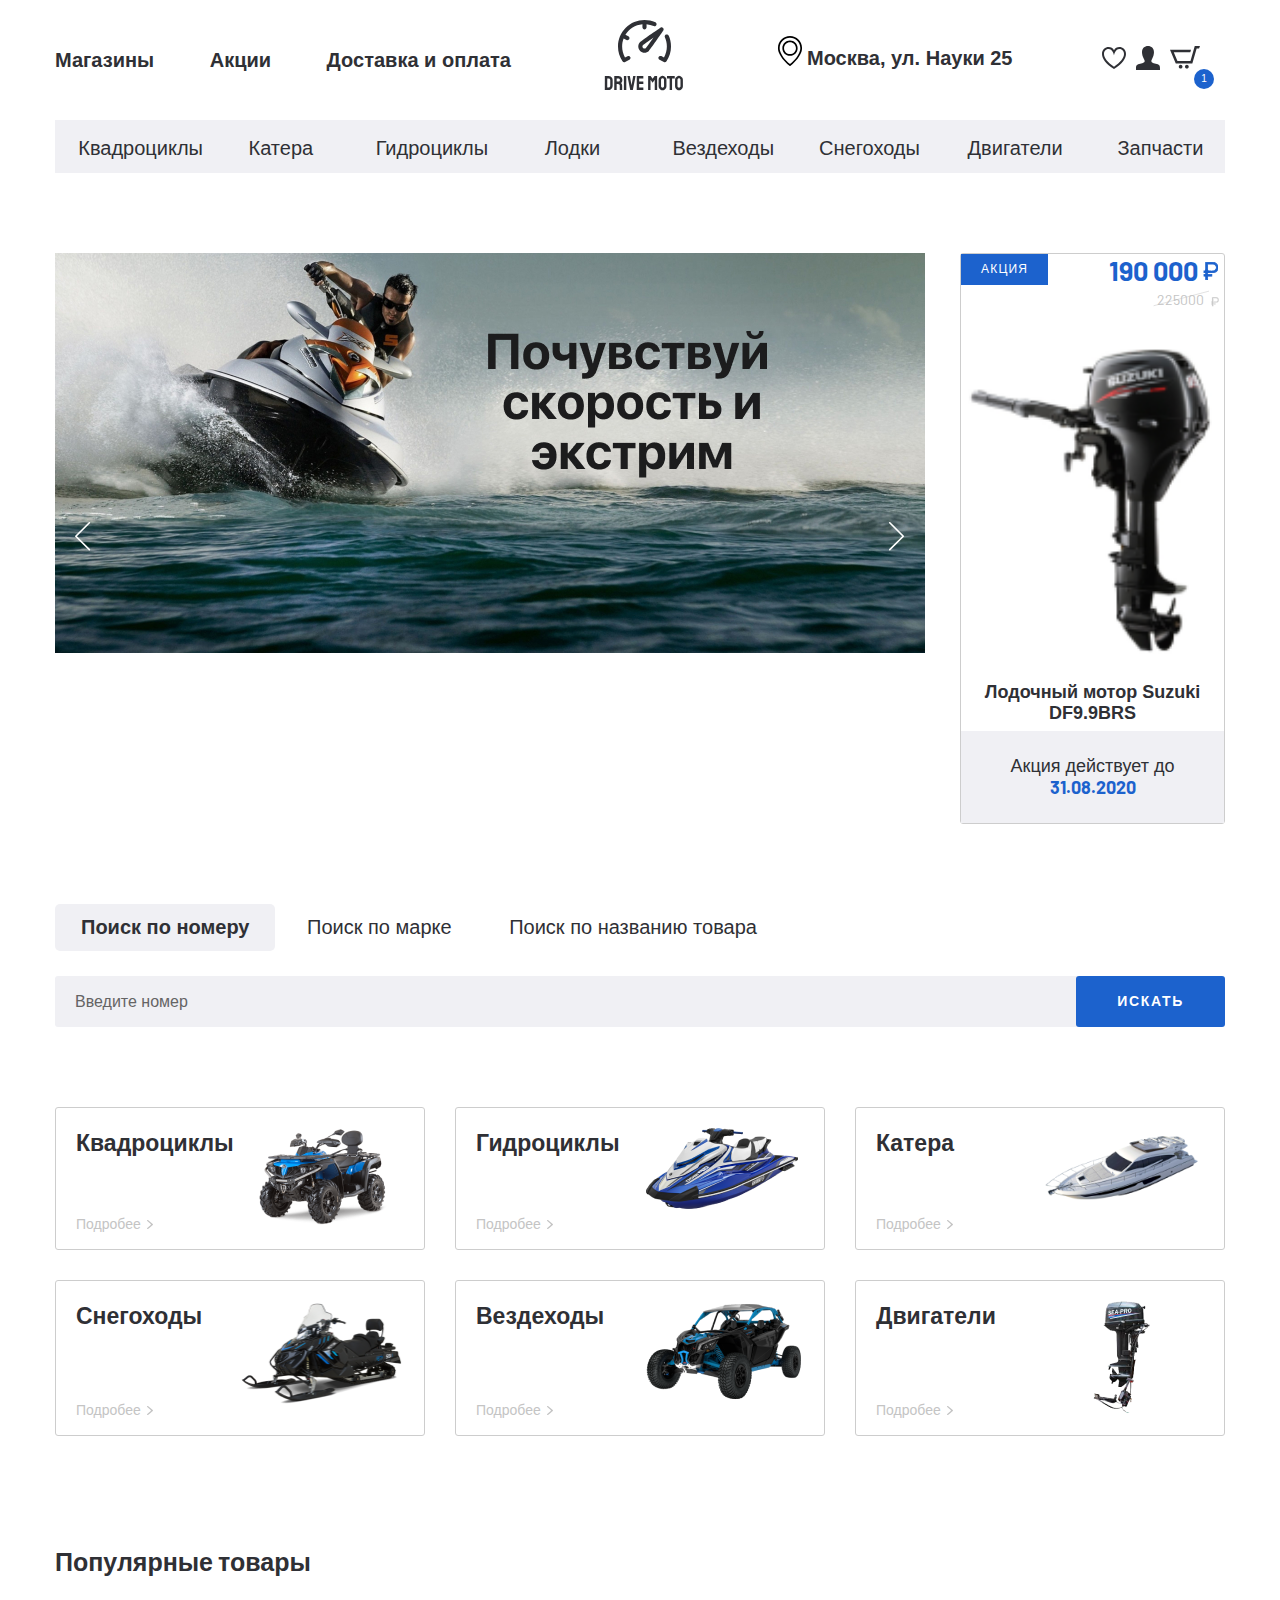
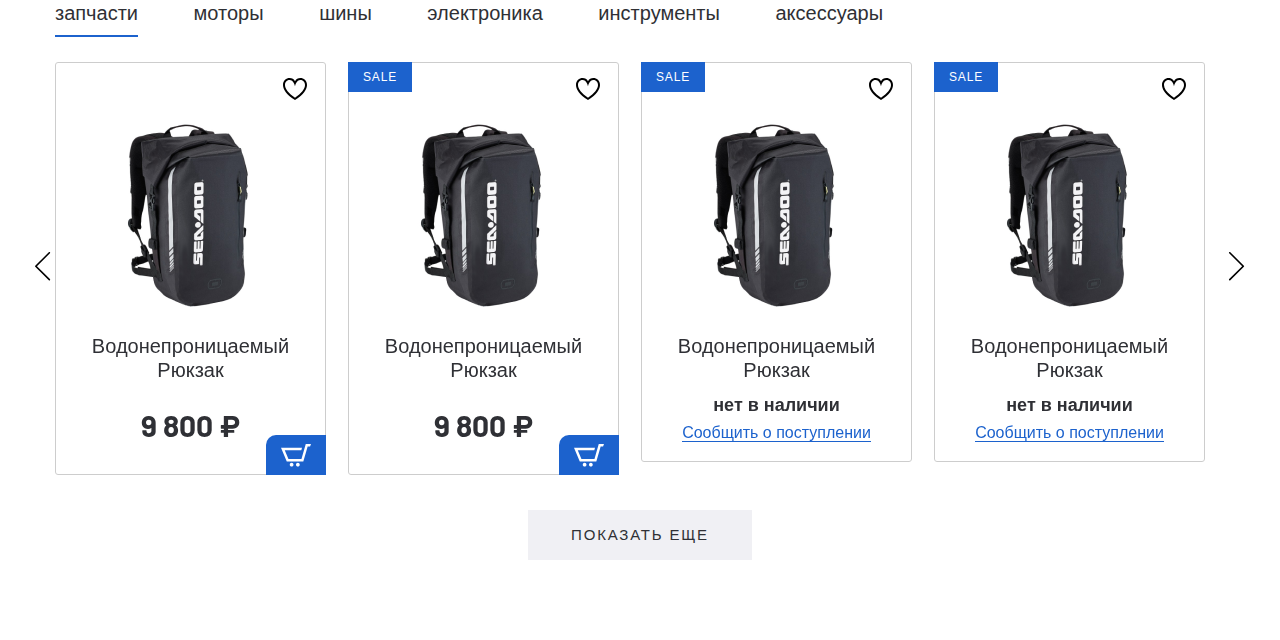
==== gidrotsikly/index.html @ febbeac7 "version1.2" ====
<!DOCTYPE html>
<html lang="ru">
<head>
  <meta charset="UTF-8">
  <meta name="viewport" content="width=device-width, initial-scale=1.0">
  <meta http-equiv="X-UA-Compatible" content="ie=edge">
  <title>Document</title>
  <link rel="stylesheet" href="css/normalize.css">
  <link rel="stylesheet" href="css/slick.css">
  <link rel="stylesheet" href="css/fonts.css">
	<link href="https://fonts.googleapis.com/css2?family=Barlow:wght@400;700&display=swap" rel="stylesheet">
  <link rel="stylesheet" href="css/style.css">
</head>
<body>
  
	<header class="header">
		<div class="header__top">
			<div class="container">
				<div class="header__top-inner">
					<nav class="menu">
						<ul class="menu__list">
							<li class="menu__item">
								<a class="menu__link" href="#">
									Магазины	
								</a>
							</li>
							<li class="menu__item">
								<a class="menu__link" href="#">
									Акции
								</a>
							</li>
							<li class="menu__item">
								<a class="menu__link" href="#">
									Доставка и оплата
								</a>
							</li>
						</ul>
					</nav>
					<a class="logo" href="#">
						<img class="logo__img" src="images/logo.svg" alt="">
					</a>
					<div class="header__box">
						<p class="header__adress">
							Москва,  ул. Науки  25
						</p>
						<ul class="user-list">
							<li class="user-list__item">
								<a class="user-list__link" href="#">
									<img src="images/heart.svg" alt="">
								</a>
							</li>
							<li class="user-list__item">
								<a class="user-list__link" href="#">
									<img src="images/user.svg" alt="">
								</a>
							</li>
							<li class="user-list__item">
								<a class="user-list__link basket" href="#">
									<img src="images/basket.svg" alt="">
									<p class="basket__num">1</p>
								</a>
							</li>
						</ul>
					</div>
				</div>
			</div>
		</div>
		<div class="header__bottom">
			<div class="container">
					<ul class="menu-categories">
						<li class="menu-categories__item">
							<a class="menu-categories__link" href="#">
								Квадроциклы
							</a>
						</li>
						<li class="menu-categories__item">
							<a class="menu-categories__link" href="#">
								Катера
							</a>
						</li>
						<li class="menu-categories__item">
							<a class="menu-categories__link" href="#">
								Гидроциклы
							</a>
						</li>
						<li class="menu-categories__item">
							<a class="menu-categories__link" href="#">
								Лодки
							</a>
						</li>
						<li class="menu-categories__item">
							<a class="menu-categories__link" href="#">
								Вездеходы
							</a>
						</li>
						<li class="menu-categories__item">
							<a class="menu-categories__link" href="#">
								Снегоходы
							</a>
						</li>
						<li class="menu-categories__item">
							<a class="menu-categories__link" href="#">
								Двигатели
							</a>
						</li>
						<li class="menu-categories__item">
							<a class="menu-categories__link" href="#">
								Запчасти
							</a>
						</li>
					</ul>
			</div>
		</div>
	</header>
	
	<section class="banner-section page-section">
		<div class="container">
			<div class="banner-section__inner">
				<div class="banner-section__slider">
					<a class="banner-section__slider-item" href="#">
						<img class="banner-section__slider-img" src="images/banner-slider.jpg" alt="">
					</a>
					<a class="banner-section__slider-item" href="#">
						<img class="banner-section__slider-img" src="images/banner-slider.jpg" alt="">
					</a>
					<a class="banner-section__slider-item" href="#">
						<img class="banner-section__slider-img" src="images/banner-slider.jpg" alt="">
					</a>
					<a class="banner-section__slider-item" href="#">
						<img class="banner-section__slider-img" src="images/banner-slider.jpg" alt="">
					</a>
					<a class="banner-section__slider-item" href="#">
						<img class="banner-section__slider-img" src="images/banner-slider.jpg" alt="">
					</a>
					<a class="banner-section__slider-item" href="#">
						<img class="banner-section__slider-img" src="images/banner-slider.jpg" alt="">
					</a>
				</div>
				<a class="banner-section__item sale-item" href="#">
					<div class="sale-item-top">
						<p class="sale-item__info">
							акция
						</p>
						<div class="sale-item__price">
							<div class="price sale-item__price-new">
								190 000
							</div>
							<div class="price sale-item__price-old">
								225000
							</div>
						</div>
					</div>
					<img class="sale-item__img" src="images/content/sale-1.png" alt="">
					<h5 class="sale-item__title">
						Лодочный мотор Suzuki DF9.9BRS
					</h5>
					<p class="sale-item__footer">
						Акция действует до
						<span>31.08.2020</span>
					</p>
				</a>		
			</div>
		</div>
	</section>

	<div class="search page-section">
		<div class="container">
			<div class="search__inner">
				<div class="search__tabs">
					<a class="tab search__tabs-item tab--active" href="#tab-1">Поиск по  номеру</a>
					<a class="tab search__tabs-item" href="#tab-2">Поиск по марке</a>
					<a class="tab search__tabs-item" href="#tab-3">Поиск по названию товара</a>
				</div>
				<div class="search__content">
					<div id="tab-1" class="tabs-content search__content-item tabs-content--active">
						<form class="search__content-form">
							<input class="search__content-input" type="text" placeholder="Введите номер">
							<button class="search__content-btn" type="submit">искать</button>
						</form>
					</div>
					<div id="tab-2" class="tabs-content search__content-item">
						<form class="search__content-form">
							<input class="search__content-input" type="text" placeholder="Введите марку">
							<button class="search__content-btn" type="submit">искать</button>
						</form>
					</div>
					<div id="tab-3" class="tabs-content search__content-item">
						<form class="search__content-form">
							<input class="search__content-input" type="text" placeholder="Введите название товара">
							<button class="search__content-btn" type="submit">искать</button>
						</form>
					</div>
				</div>
			</div>
		</div>
	</div>

	<section class="categories page-section">
		<div class="container">
			<div class="categories__inner">
				<a class="categories__item" href="#">
					<div class="categories__item-info">
						<h4 class="categories__item-title">
							Квадроциклы
						</h4>
						<p class="categories__item-text">
							Подробее
						</p>
					</div>
					<div class="categories__item-img">
						<img src="images/categories-1.png" alt="">
					</div>
				</a>
				<a class="categories__item" href="#">
					<div class="categories__item-info">
						<h4 class="categories__item-title">
							Гидроциклы
						</h4>
						<p class="categories__item-text">
							Подробее
						</p>
					</div>
					<div class="categories__item-img">
						<img src="images/categories-2.png" alt="">
					</div>
				</a>
				<a class="categories__item" href="#">
					<div class="categories__item-info">
						<h4 class="categories__item-title">
							Катера
						</h4>
						<p class="categories__item-text">
							Подробее
						</p>
					</div>
					<div class="categories__item-img">
						<img src="images/categories-3.png" alt="">
					</div>
				</a>
				<a class="categories__item" href="#">
					<div class="categories__item-info">
						<h4 class="categories__item-title">
							Снегоходы
						</h4>
						<p class="categories__item-text">
							Подробее
						</p>
					</div>
					<div class="categories__item-img">
						<img src="images/categories-4.png" alt="">
					</div>
				</a>
				<a class="categories__item" href="#">
					<div class="categories__item-info">
						<h4 class="categories__item-title">
							Вездеходы
						</h4>
						<p class="categories__item-text">
							Подробее
						</p>
					</div>
					<div class="categories__item-img">
						<img src="images/categories-5.png" alt="">
					</div>
				</a>
				<a class="categories__item" href="#">
					<div class="categories__item-info">
						<h4 class="categories__item-title">
							Двигатели
						</h4>
						<p class="categories__item-text">
							Подробее
						</p>
					</div>
					<div class="categories__item-img">
						<img src="images/categories-6.png" alt="">
					</div>
				</a>
			</div>
		</div>
	</section>

	<section class="products">
		<div class="container">
			<div class="products__inner">
				<h3 class="product-title">
					Популярные товары
				</h3>
				<div class="tabs-wrapper">
					<div class="tabs products__tabs">
						<a class="tab  products__tab tab--active" href="#product-tab-1">
							запчасти	
						</a>
						<a class="tab products__tab" href="#product-tab-2">
							моторы
						</a>
						<a class="tab products__tab" href="#product-tab-3">
							шины 
						</a>
						<a class="tab products__tab" href="#product-tab-4">
							электроника
						</a>
						<a class="tab products__tab" href="#product-tab-5">
							инструменты
						</a>
						<a class="tab products__tab" href="#product-tab-6">
							аксессуары 
						</a>
					</div>
					<div class="tabs-container products__container">
						<div id="product-tab-1" class="tabs-content products__content tabs-content--active">
							<div class="product-slider">
								<div class="product-slider__item">
									<div class="product-item__wrapper">
											<button class="product-item__favorite"></button>
											<button class="product-item__basket">
												<img src="images/basket-white.svg" alt="">
											</button>
											<a class="product-item__notify-link" href="#">
												<span>Сообщить о поступлении</span>
											</a>
										<a class="product-item" href="#">
											<p class="product-item__hover-text">
												посмотреть товар
											</p>
											<img class="product-item__img" src="images/content/product-1.png" alt="">
											<h4 class="product-item-title">
												Водонепроницаемый
												Рюкзак
											</h4>
											<p class="price product-item__price">
												9 800 ₽
											</p>
											<p class="product-item__notify-text">
												нет в наличии
											</p>
										</a>
									</div>
								</div>
								<div class="product-slider__item">
										<div class="product-item__wrapper">
												<button class="product-item__favorite"></button>
												<button class="product-item__basket">
													<img src="images/basket-white.svg" alt="">
												</button>
												<a class="product-item__notify-link" href="#">
													<span>Сообщить о поступлении</span>
												</a>
											<a class="product-item product-item--sale" href="#">
												<p class="product-item__hover-text">
													посмотреть товар
												</p>
												<img class="product-item__img" src="images/content/product-1.png" alt="">
												<h4 class="product-item-title">
													Водонепроницаемый
													Рюкзак
												</h4>
												<p class="price product-item__price">
													9 800 ₽
												</p>
												<p class="product-item__notify-text">
													нет в наличии
												</p>
											</a>
										</div>
								</div>
								<div class="product-slider__item">
										<div class="product-item__wrapper product-item__not-available">
												<button class="product-item__favorite"></button>
												<button class="product-item__basket">
													<img src="images/basket-white.svg" alt="">
												</button>
												<a class="product-item__notify-link" href="#">
													<span>Сообщить о поступлении</span>
												</a>
											<a class="product-item product-item--sale" href="#">
												<p class="product-item__hover-text">
													посмотреть товар
												</p>
												<img class="product-item__img" src="images/content/product-1.png" alt="">
												<h4 class="product-item-title">
													Водонепроницаемый
													Рюкзак
												</h4>
												<p class="price product-item__price">
													9 800 ₽
												</p>
												<p class="product-item__notify-text">
													нет в наличии
												</p>
											</a>
										</div>
								</div>
								<div class="product-slider__item">
										<div class="product-item__wrapper product-item__not-available">
												<button class="product-item__favorite"></button>
												<button class="product-item__basket">
													<img src="images/basket-white.svg" alt="">
												</button>
												<a class="product-item__notify-link" href="#">
													<span>Сообщить о поступлении</span>
												</a>
											<a class="product-item product-item--sale" href="#">
												<p class="product-item__hover-text">
													посмотреть товар
												</p>
												<img class="product-item__img" src="images/content/product-1.png" alt="">
												<h4 class="product-item-title">
													Водонепроницаемый
													Рюкзак
												</h4>
												<p class="price product-item__price">
													9 800 ₽
												</p>
												<p class="product-item__notify-text">
													нет в наличии
												</p>
											</a>
										</div>
								</div>
								<div class="product-slider__item">
										<div class="product-item__wrapper">
												<button class="product-item__favorite"></button>
												<button class="product-item__basket">
													<img src="images/basket-white.svg" alt="">
												</button>
												<a class="product-item__notify-link" href="#">
													<span>Сообщить о поступлении</span>
												</a>
											<a class="product-item product-item--sale" href="#">
												<p class="product-item__hover-text">
													посмотреть товар
												</p>
												<img class="product-item__img" src="images/content/product-1.png" alt="">
												<h4 class="product-item-title">
													Водонепроницаемый
													Рюкзак
												</h4>
												<p class="price product-item__price">
													9 800 ₽
												</p>
												<p class="product-item__notify-text">
													нет в наличии
												</p>
											</a>
										</div>
								</div>
								<div class="product-slider__item">
										<div class="product-item__wrapper">
												<button class="product-item__favorite"></button>
												<button class="product-item__basket">
													<img src="images/basket-white.svg" alt="">
												</button>
												<a class="product-item__notify-link" href="#">
													<span>Сообщить о поступлении</span>
												</a>
											<a class="product-item product-item--sale" href="#">
												<p class="product-item__hover-text">
													посмотреть товар
												</p>
												<img class="product-item__img" src="images/content/product-1.png" alt="">
												<h4 class="product-item-title">
													Водонепроницаемый
													Рюкзак
												</h4>
												<p class="price product-item__price">
													9 800 ₽
												</p>
												<p class="product-item__notify-text">
													нет в наличии
												</p>
											</a>
										</div>
								</div>
							</div>
						
						</div>
						<div id="product-tab-2" class="tabs-content products__content">
							<div class="product-slider">
								<div class="product-slider__item">
									<div class="product-item__wrapper">
											<button class="product-item__favorite"></button>
											<button class="product-item__basket">
												<img src="images/basket-white.svg" alt="">
											</button>
											<a class="product-item__notify-link" href="#">
												<span>Сообщить о поступлении</span>
											</a>
										<a class="product-item" href="#">
											<p class="product-item__hover-text">
												посмотреть товар
											</p>
											<img class="product-item__img" src="images/content/product-1.png" alt="">
											<h4 class="product-item-title">
												Водонепроницаемый
												Рюкзак
											</h4>
											<p class="price product-item__price">
												9 800 ₽
											</p>
											<p class="product-item__notify-text">
												нет в наличии
											</p>
										</a>
									</div>
								</div>
								<div class="product-slider__item">
										<div class="product-item__wrapper">
												<button class="product-item__favorite"></button>
												<button class="product-item__basket">
													<img src="images/basket-white.svg" alt="">
												</button>
												<a class="product-item__notify-link" href="#">
													<span>Сообщить о поступлении</span>
												</a>
											<a class="product-item product-item--sale" href="#">
												<p class="product-item__hover-text">
													посмотреть товар
												</p>
												<img class="product-item__img" src="images/content/product-1.png" alt="">
												<h4 class="product-item-title">
													Водонепроницаемый
													Рюкзак
												</h4>
												<p class="price product-item__price">
													9 800 ₽
												</p>
												<p class="product-item__notify-text">
													нет в наличии
												</p>
											</a>
										</div>
								</div>
								<div class="product-slider__item">
										<div class="product-item__wrapper product-item__not-available">
												<button class="product-item__favorite"></button>
												<button class="product-item__basket">
													<img src="images/basket-white.svg" alt="">
												</button>
												<a class="product-item__notify-link" href="#">
													<span>Сообщить о поступлении</span>
												</a>
											<a class="product-item product-item--sale" href="#">
												<p class="product-item__hover-text">
													посмотреть товар
												</p>
												<img class="product-item__img" src="images/content/product-1.png" alt="">
												<h4 class="product-item-title">
													Водонепроницаемый
													Рюкзак
												</h4>
												<p class="price product-item__price">
													9 800 ₽
												</p>
												<p class="product-item__notify-text">
													нет в наличии
												</p>
											</a>
										</div>
								</div>
								<div class="product-slider__item">
										<div class="product-item__wrapper product-item__not-available">
												<button class="product-item__favorite"></button>
												<button class="product-item__basket">
													<img src="images/basket-white.svg" alt="">
												</button>
												<a class="product-item__notify-link" href="#">
													<span>Сообщить о поступлении</span>
												</a>
											<a class="product-item product-item--sale" href="#">
												<p class="product-item__hover-text">
													посмотреть товар
												</p>
												<img class="product-item__img" src="images/content/product-1.png" alt="">
												<h4 class="product-item-title">
													Водонепроницаемый
													Рюкзак
												</h4>
												<p class="price product-item__price">
													9 800 ₽
												</p>
												<p class="product-item__notify-text">
													нет в наличии
												</p>
											</a>
										</div>
								</div>
								<div class="product-slider__item">
										<div class="product-item__wrapper">
												<button class="product-item__favorite"></button>
												<button class="product-item__basket">
													<img src="images/basket-white.svg" alt="">
												</button>
												<a class="product-item__notify-link" href="#">
													<span>Сообщить о поступлении</span>
												</a>
											<a class="product-item product-item--sale" href="#">
												<p class="product-item__hover-text">
													посмотреть товар
												</p>
												<img class="product-item__img" src="images/content/product-1.png" alt="">
												<h4 class="product-item-title">
													Водонепроницаемый
													Рюкзак
												</h4>
												<p class="price product-item__price">
													9 800 ₽
												</p>
												<p class="product-item__notify-text">
													нет в наличии
												</p>
											</a>
										</div>
								</div>
								<div class="product-slider__item">
										<div class="product-item__wrapper">
												<button class="product-item__favorite"></button>
												<button class="product-item__basket">
													<img src="images/basket-white.svg" alt="">
												</button>
												<a class="product-item__notify-link" href="#">
													<span>Сообщить о поступлении</span>
												</a>
											<a class="product-item product-item--sale" href="#">
												<p class="product-item__hover-text">
													посмотреть товар
												</p>
												<img class="product-item__img" src="images/content/product-1.png" alt="">
												<h4 class="product-item-title">
													Водонепроницаемый
													Рюкзак
												</h4>
												<p class="price product-item__price">
													9 800 ₽
												</p>
												<p class="product-item__notify-text">
													нет в наличии
												</p>
											</a>
										</div>
								</div>
							</div>

						</div>
						<div id="product-tab-3"class="tabs-content products__content">
							Slider3
						</div>
						<div id="product-tab-4"class="tabs-content products__content">
							Slider4
						</div>
						<div id="product-tab-5"class="tabs-content products__content">
							Slider5
						</div>
						<div id="product-tab-6"class="tabs-content products__content">
							Slider6
						</div>
				</div>
				<div class="product__more">
					<a class="product__more-link" href="#">
						Показать еще
					</a>
				</div>
				</div>
			</div>
		</div>
	</section>






				<!-- <div class="tabs-wrapper"> -->
				<!-- 	<div class="tabs"> -->
				<!-- 		<a class="tab tab--active" href="#"> -->
					
				<!-- 		</a> -->
				<!-- 	</div> -->
				<!-- 	<div class="tabs-container"> -->
				<!-- 		<div class="tabs-content"> -->
						
				<!-- 		</div> -->
				<!-- 	</div> -->
				<!-- </div> -->








  <script src="https://ajax.googleapis.com/ajax/libs/jquery/3.4.1/jquery.min.js"></script>
  <script src="js/slick.min.js"></script>
  <script src="js/main.js"></script>
</body>
</html>
---- gidrotsikly/css/fonts.css ----
@font-face {
	font-family: 'SFProDisplay-Regular', sans-serif;
		src: url('../fonts/SFProDisplay-Regular.woff2'),
				url('../fonts/SFProDisplay-Regular.woff');
	font-weight: 400;
	font-style: normal;
	font-display: swap;
}

@font-face {
	font-family: 'SFProDisplay-Medium', sans-serif;
		src: url('../fonts/SFProDisplay-Medium.woff2'),
				url('../fonts/SFProDisplay-Medium.woff');
	font-weight: 500;
	font-style: normal;
	font-display: swap;
}

@font-face {
	font-family: 'SFProDisplay-Semibold', sans-serif;
		src: url('../fonts/SFProDisplay-Semibold.woff2'),
				url('../fonts/SFProDisplay-Semibold.woff');
	font-weight: 600;
	font-style: normal;
	font-display: swap;
}

@font-face {
	font-family: 'SFProDisplay-Bold', sans-serif;
		src: url('../fonts/SFProDisplay-Bold.woff2'),
				url('../fonts/SFProDisplay-Bold.woff');
	font-weight: 700;
	font-style: normal;
	font-display: swap;
}
---- gidrotsikly/css/style.css ----
html {
	box-sizing: border-box;
}

*,
*::before,
*::after {
	box-sizing: inherit;
	}

a {
		text-decoration: none;
		color: inherit;
		display: inline-block;
	}

ul,
li {
	margin: 0;
	padding: 0;
	list-style: none;
}

h1, h2, h3, h4, h5, h6 {
	margin: 0;
}

p {
	margin: 0;
}

body {
	color: #2F3035;
	font-family: 'SFProDisplay-Regular', sans-serif;
	font-size: 20px;
	line-height: 24px;
	font-weight: 400;
}

.container {
	max-width: 1200px;
	padding: 0 15px;
	margin: 0 auto;
}

.page-section {
	margin-bottom: 80px;
}

.header__top-inner {
	display: flex;
	justify-content: space-between;
	align-items: center;
	min-height: 120px;
	font-family: 'SFProDisplay-Bold', sans-serif;
	font-weight: 700;
}

.menu__item {
	display: inline-block;
}

.menu__item + .menu__item {
	padding-left: 50px;
}

.header__box {
	display: flex;
}

.header__adress {
	margin-right: 60px;
	width: 265px;
	padding-left: 30px;
	position: relative;
}

.header__adress::before {
	content: "";
	position: absolute;
	background-image: url(../images/idress-icon.svg);
	background-repeat: no-repeat;
	width: 30px;
	height: 30px;
	left: 0;
	top: -10px;
}

.user-list {
	display: flex;
	align-items: center;
	margin-right: 15px;
	}

.user-list__item {
	padding-right: 10px;
}

.basket {
	position: relative;
}

.basket__num {
	position: absolute;
	font-family: 'SFProDisplay-Medium', sans-serif;
	font-weight: 500;
	color: #fff;
	font-size: 10px;
	line-height: 20px;
	width: 20px;
	height: 20px;
	background-color: #1C62CD;
	border-radius: 50%;
	bottom: -15px;
	right: -14px;
	text-align: center;
}
.header__bottom {
	margin-bottom: 80px;
}

.menu-categories {
	background-color: #F0F0F4;
	display: flex;
	justify-content: space-around;
	align-items: center;
	min-height: 53px;
}

.menu-categories__item {
	position: relative;
}

.menu-categories__link {
	padding: 15px 0 14px;
	position: absolute;
	top: 50%;
	left: 50%;
	transform: translate(-40%, -50%);
}

.menu-categories__link::before {
	content: "";
	position: absolute;
	width: 0;
	left: auto;
	right: 0;
	background-color: #1C62CD;
	height: 3px;
	bottom: -2px;
	transition: all, .3s;
}

.menu-categories__link:hover {
	font-family: 'SFProDisplay-Semibold', sans-serif;
	font-weight: 600;
}

.menu-categories__link:hover::before {
	width: 100%;
	right: auto;
	left: 0;
}

.banner-section__inner {
	display: flex;
	justify-content: space-between;
}

.banner-section__slider {
	max-width: 870px;
}

.banner-section__slider-btn,
.product-slider__slider-btn {
	position: absolute;
	top: 50%;
	transform: translateY(-50%);
	background-color: transparent;
	border: none;
	margin: 0;
	padding: 0;
	z-index: 5;
	cursor: pointer;
}

.banner-section__slider-btnprev {
	left: 20px;

}

.banner-section__slider-btnnext {
	right: 20px;
}

.slick-dots {
	position: absolute;
	bottom: 40px;
	left: 0;
	right: 0;
	text-align: center;
}

.slick-dots li {
	display: inline-block;
	padding: 0 5px;
}

.slick-dots button {
	padding: 0;
	margin: 0;
	font-size: 0;
	width: 11px;
	height: 11px;
	border: 1px solid #fff;
	border-radius: 50%;
	background-color: transparent;
}

li.slick-active button {
	background-color: #fff;
}

.sale-item {
	max-width: 265px;
	text-align: center;
	border: 1px solid #CDCDCD;
	border-radius: 3px;
	display: flex;
	flex-direction: column;
	justify-content: space-between;
}

.sale-item-top {
	display: flex;
	justify-content: space-between;
	align-items: flex-start;
}

.sale-item__info {
	color: #fff;
	background-color: #1C62CD;
	padding: 8px 20px;
	text-transform: uppercase;
	font-size: 12px;
	line-height: 15px;
	letter-spacing: 0.1em;
}

.sale-item__price {
	text-align: right;
}

.price {
	font-family: 'Barlow', sans-serif;
	position: relative;
}

.sale-item__price-new {
	font-weight: 700;
	font-size: 27px;
	line-height: 32px;
	color: #1C62CD;
	margin-right: 6px;
	padding-right: 20px;
}

.sale-item__price-new::after {
	content: "";
	background-image: url('../images/icons-price.svg');
	width: 15px;
	height: 18px;
	position: absolute;
	right: 0;
	top: 8px;
}

.sale-item__price-old {
	font-weight: 400;
	font-size: 14px;
	line-height: 17px;
	color: #C4C4C4;
	margin-right: 15px;
	background-image: url('../images/old-price-line.svg');
	padding: 2px 5px;
	background-repeat: no-repeat;
	display: inline-block;
}

.sale-item__price-old::after {
	content: "";
	background-image: url('../images/icons-price-old.svg');
	width: 8px;
	height: 10px;
	position: absolute;
	right: -10px;
	top: 8px;
}

.sale-item__footer {
	background-color: #F0F0F4;
	padding: 25px 20px;
	font-size: 18px;
	line-height: 21px;
}

.sale-item__footer span {
	font-family: 'Barlow', sans-serif;
	color: #1C62CD;
	display: block;
	font-weight: 700;
}

.sale-item__title {
	font-family: 'SFProDisplay-Bold', sans-serif;
	font-size: 18px;
	line-height: 21px;
	font-weight: 700;
	margin-bottom: 7px;
}

.banner-section__slider-img {
	object-fit: cover;
	min-height: 400px;
}

.sale-item__img {
	object-fit: contain;
}

.search__tabs {
	margin-bottom: 25px;
}

.search__tabs-item {
	padding: 11px 26px 12px;
}

.search__tabs-item.tab--active {
	font-family: 'SFProDisplay-Bold', sans-serif;
	border-radius: 5px;
	background-color: #F0F0F4;
	font-weight: 700;
}

.tabs-content {
	display: none;
}

.tabs-content.tabs-content--active {
	display: block;
}

.search__content-form {
	display: flex;
}

.search__content-input {
	background: #F0F0F4;
	border-radius: 3px;
	padding: 5px 20px;
	border: none;
	font-size: 16px;
	line-height: 19px;
	width: 100%;
}

.search__content-input::placeholder {
	color: #656464;
}

.search__content-btn {
	font-family: 'SFProDisplay-Bold', sans-serif;
	font-weight: bold;
	font-size: 14px;
	line-height: 17px;
	letter-spacing: 0.12em;
	text-transform: uppercase;
	color: #fff;
	background: #1C62CD;
	border-radius: 3px;
	padding: 17px 41px;
	border: none;
	margin-left: -3px;
}

.categories__inner {
	display: flex;
	justify-content: space-between;
	flex-wrap: wrap;
}

.categories__item {
	margin-bottom: 30px;
	border: 1px solid #CDCDCD;
	border-radius: 3px;
	width: 370px;
	display: flex;
	padding: 20px 20px 16px;
	justify-content: space-between;
	transition: all .3s;
}

.categories__item-info {
	width: 50%;
	display: flex;
	flex-direction: column;
	justify-content: space-between;
}

.categories__item-img {
	text-align: center;
	width: 50%;
}

.categories__item-img img {
	max-width: 100%;
}

.categories__item-title {
	font-family: 'Barlow', sans-serif;
	font-weight: bold;
	font-size: 23px;
	line-height: 28px;
	transition: all .3s;
}

.categories__item:hover {
	box-shadow: 3px 3px 20px rgba(50, 50, 50, 0.25);
}

.categories__item:hover .categories__item-title {
	color: #1C62CD;
}

.categories__item-text {
	font-size: 14px;
	line-height: 17px;
	color: #C4C4C4;
}

.categories__item-text::after {
	content: url('../images/link-arrow.svg');
	padding-left: 2px;
}

.product-item__wrapper {
	position: relative;
	width: 271px;
}

.product-item {
	border: 1px solid #CDCDCD;
	border-radius: 3px;
	text-align: center;
	padding: 52px 20px 31px;
	transition: all, .3;
	min-height: 400px;
}

.product-item-title {
	font-weight: normal;
	padding: 14px 0 25px;
}

.product-item__favorite {
	position: absolute;
	top: 16px;
	right: 19px;
	width: 24px;
	height: 22px;
	border: none;
	background-color: transparent;
	outline: none;
}

.product-item__favorite::before {
	content: "";
	position: absolute;
	width: 24px;
	height: 22px;
	top: 0;
	left: 0;
	background-image: url(../images/favorite.svg);
}

.product-item__favorite--active::before {
	background-image: url(../images/favorite-active.svg);
}

.product-item__price {
	font-weight: bold;
	font-size: 30px;
	line-height: 36px;
}

.product-item__basket {
	position: absolute;
	width: 60px;
	height: 40px;
	background: #1C62CD;
	border-radius: 10px 0px 0px 0px;
	bottom: 0;
	right: 0;
	border: none;
	outline: none;
	padding-top: 7px;
	cursor: pointer;
	z-index: 10;
}

.product-item__hover-text {
	padding: 18px 21px;
	box-shadow: 0px 0px 15px rgba(0, 0, 0, 0.2);
	background-color: rgba(255,255,255, .9);
	border-radius: 3px;
	display: inline-block;
	position: absolute;
	top: 30%;
	opacity: 0;
	transition: all, .3s;
}

.product-item:hover .product-item__hover-text {
	opacity: 1;
	color: #2F3035;
}

.product-item:hover {
	box-shadow: 3px 3px 20px rgba(50, 50, 50, 0.25);
color: #1C62CD;
}

.product-item:hover .product-item__notify-text {
	color: #2F3035;
}

.product-item--sale::before {
	content: "SALE";
	padding: 8px 15px;
	background-color: #1C62CD;
	position: absolute;
	left: 0;
	top: 0;
	text-transform: uppercase;
	color: #fff;
	font-size: 12px;
	line-height: 14px;
	letter-spacing: 0.07em;
}

.product-item__wrapper.product-item__not-available .product-item__price{
	display: none;
}

.product-item__notify-text {
	display: none;
	font-weight: 700;
	font-size: 18px;
	line-height: 21px;
}

.product-item__wrapper.product-item__not-available .product-item__notify-text {
	display: block;
}

.product-item__wrapper.product-item__not-available .product-item__basket {
	display: none;
}

.product-item__notify-link {
	display: none;
}


.product-item__wrapper.product-item__not-available .product-item-title {
	padding-bottom: 13px;
}

.product-item__wrapper.product-item__not-available .product-item__notify-link {
	display: block;
	position: absolute;
	bottom: 20px;
	left: 0;
	right: 0;
	color: #1C62CD;
	font-size: 16px;
	line-height: 19px;
	text-align: center;
}


.product-item__wrapper.product-item__not-available .product-item__notify-link span {
	border-bottom: 1px solid #1C62CD;
}

.product-title {
	font-family: 'Barlow', sans-serif;
	font-weight: bold;
	font-size: 25px;
	line-height: 30px;
	margin-bottom: 25px;
}

.products__tab + .products__tab {
	margin-left: 50px;
}

.products__tab {
	margin-bottom: 25px;
}

.products__tab {
	padding-bottom: 10px;
}

.products__tab.tab--active {
	border-bottom: 2px solid #1C62CD;
}


.product-slider__slider-btnprev {
	left: -20px;

}

.product-slider__slider-btnnext {
	right: -20px;
}

.slick-slide img {
	display: inline-block;
}

.product__more {
	text-align: center;
	margin: 35px 0 80px;
}

.product__more-link {
	background: #F0F0F4;
	padding: 16px 43px;
	font-size: 15px;
	line-height: 18px;
	letter-spacing: 0.12em;
	text-transform: uppercase;
}
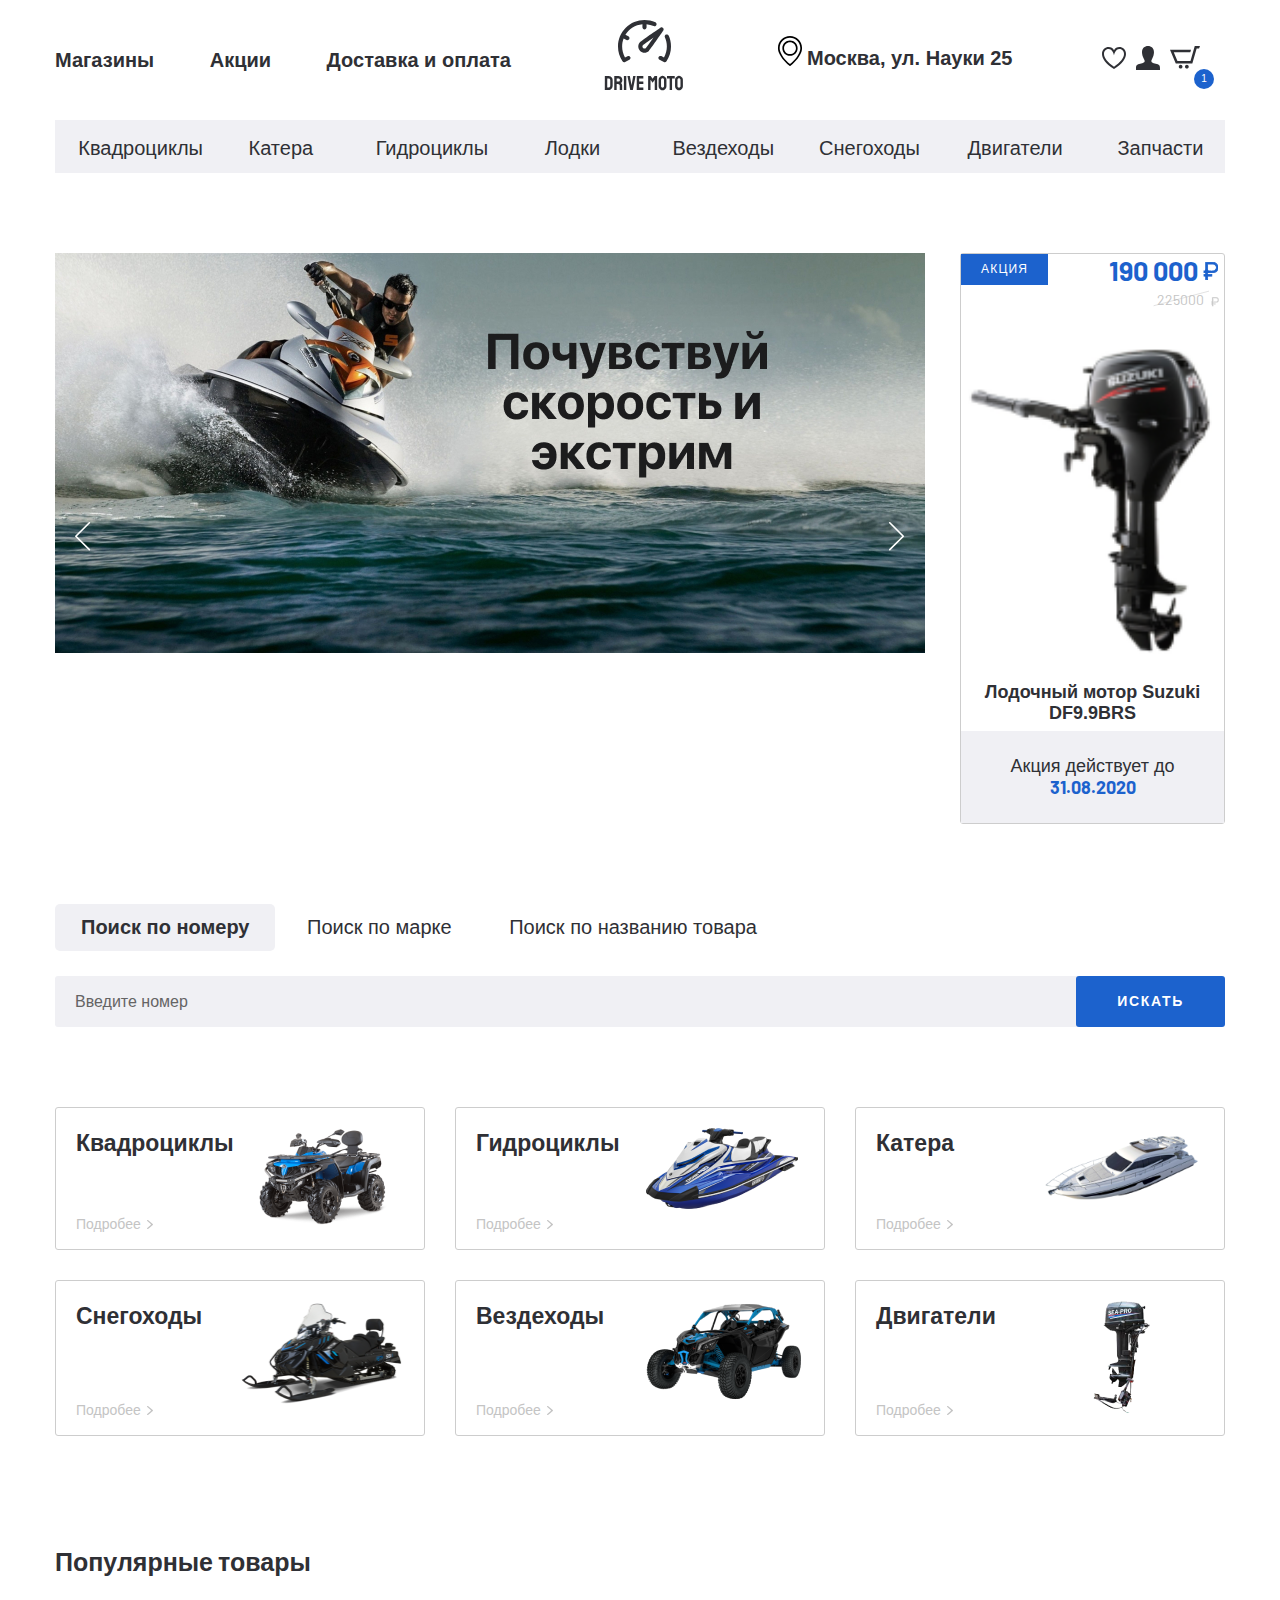
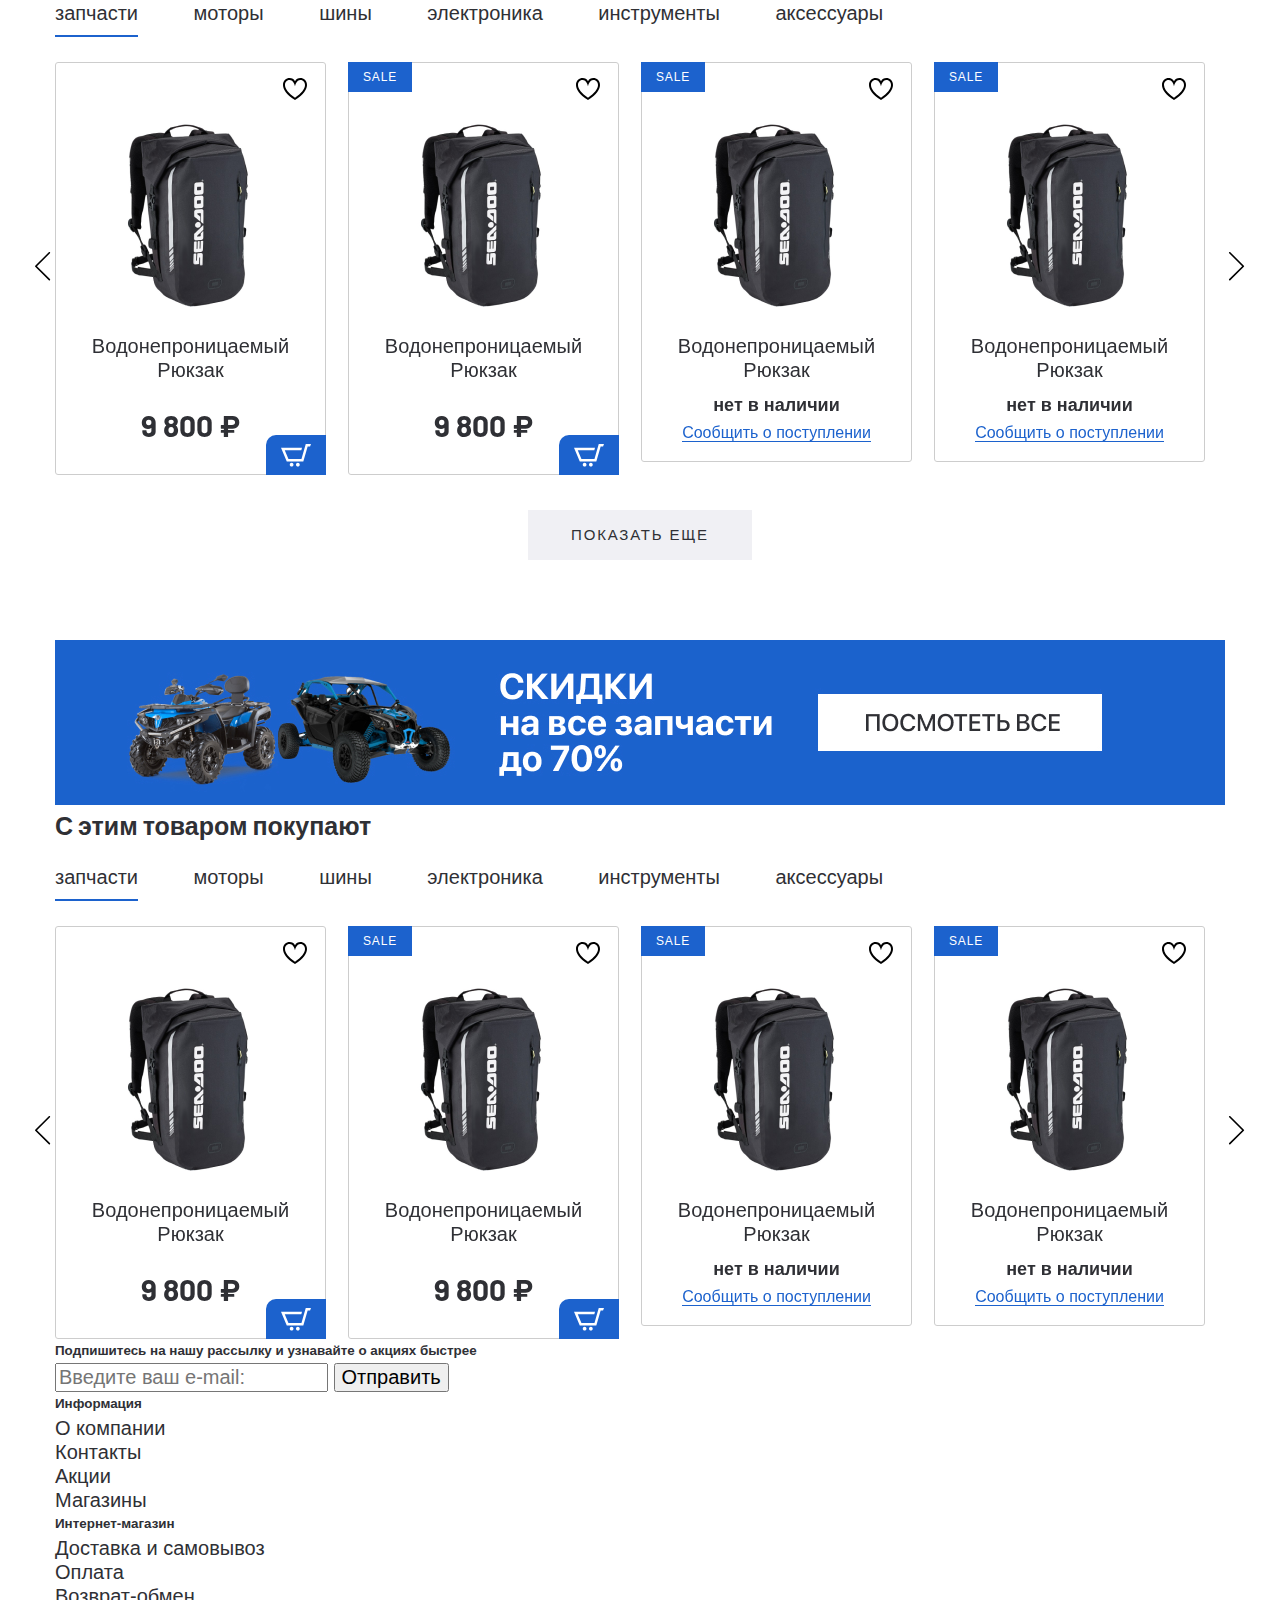
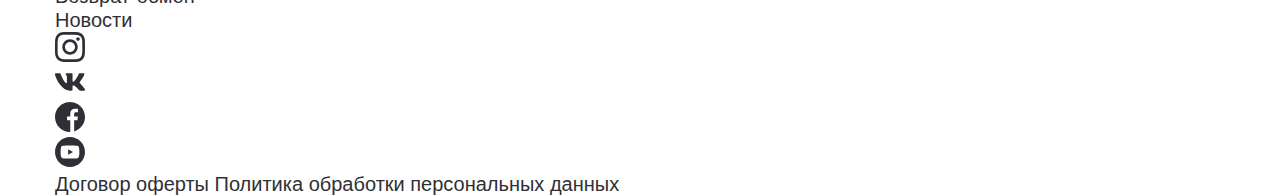
==== commit 6aa3f454: "version_1.3" ====
--- a/gidrotsikly/index.html
+++ b/gidrotsikly/index.html
@@ -664,6 +664,480 @@
 			</div>
 		</div>
 	</section>
+	
+	<div class="banner">
+		<div class="container">
+			<a class="banner-link" href="#">
+				<img src="images/content/banner.jpg" alt="">
+			</a>
+		</div>
+	</div>
+
+		
+	<section class="products">
+		<div class="container">
+			<div class="products__inner">
+				<h3 class="product-title">
+				С этим товаром покупают	
+				</h3>
+				<div class="tabs-wrapper">
+					<div class="tabs products__tabs">
+						<a class="tab  products__tab tab--active" href="#popular-tab-1">
+							запчасти	
+						</a>
+						<a class="tab products__tab" href="#popular-tab-2">
+							моторы
+						</a>
+						<a class="tab products__tab" href="#popular-tab-3">
+							шины 
+						</a>
+						<a class="tab products__tab" href="#popular-tab-4">
+							электроника
+						</a>
+						<a class="tab products__tab" href="#popular-tab-5">
+							инструменты
+						</a>
+						<a class="tab products__tab" href="#popular-tab-6">
+							аксессуары 
+						</a>
+					</div>
+					<div class="tabs-container products__container">
+						<div id="popular-tab-1" class="tabs-content products__content tabs-content--active">
+							<div class="product-slider">
+								<div class="product-slider__item">
+									<div class="product-item__wrapper">
+											<button class="product-item__favorite"></button>
+											<button class="product-item__basket">
+												<img src="images/basket-white.svg" alt="">
+											</button>
+											<a class="product-item__notify-link" href="#">
+												<span>Сообщить о поступлении</span>
+											</a>
+										<a class="product-item" href="#">
+											<p class="product-item__hover-text">
+												посмотреть товар
+											</p>
+											<img class="product-item__img" src="images/content/product-1.png" alt="">
+											<h4 class="product-item-title">
+												Водонепроницаемый
+												Рюкзак
+											</h4>
+											<p class="price product-item__price">
+												9 800 ₽
+											</p>
+											<p class="product-item__notify-text">
+												нет в наличии
+											</p>
+										</a>
+									</div>
+								</div>
+								<div class="product-slider__item">
+										<div class="product-item__wrapper">
+												<button class="product-item__favorite"></button>
+												<button class="product-item__basket">
+													<img src="images/basket-white.svg" alt="">
+												</button>
+												<a class="product-item__notify-link" href="#">
+													<span>Сообщить о поступлении</span>
+												</a>
+											<a class="product-item product-item--sale" href="#">
+												<p class="product-item__hover-text">
+													посмотреть товар
+												</p>
+												<img class="product-item__img" src="images/content/product-1.png" alt="">
+												<h4 class="product-item-title">
+													Водонепроницаемый
+													Рюкзак
+												</h4>
+												<p class="price product-item__price">
+													9 800 ₽
+												</p>
+												<p class="product-item__notify-text">
+													нет в наличии
+												</p>
+											</a>
+										</div>
+								</div>
+								<div class="product-slider__item">
+										<div class="product-item__wrapper product-item__not-available">
+												<button class="product-item__favorite"></button>
+												<button class="product-item__basket">
+													<img src="images/basket-white.svg" alt="">
+												</button>
+												<a class="product-item__notify-link" href="#">
+													<span>Сообщить о поступлении</span>
+												</a>
+											<a class="product-item product-item--sale" href="#">
+												<p class="product-item__hover-text">
+													посмотреть товар
+												</p>
+												<img class="product-item__img" src="images/content/product-1.png" alt="">
+												<h4 class="product-item-title">
+													Водонепроницаемый
+													Рюкзак
+												</h4>
+												<p class="price product-item__price">
+													9 800 ₽
+												</p>
+												<p class="product-item__notify-text">
+													нет в наличии
+												</p>
+											</a>
+										</div>
+								</div>
+								<div class="product-slider__item">
+										<div class="product-item__wrapper product-item__not-available">
+												<button class="product-item__favorite"></button>
+												<button class="product-item__basket">
+													<img src="images/basket-white.svg" alt="">
+												</button>
+												<a class="product-item__notify-link" href="#">
+													<span>Сообщить о поступлении</span>
+												</a>
+											<a class="product-item product-item--sale" href="#">
+												<p class="product-item__hover-text">
+													посмотреть товар
+												</p>
+												<img class="product-item__img" src="images/content/product-1.png" alt="">
+												<h4 class="product-item-title">
+													Водонепроницаемый
+													Рюкзак
+												</h4>
+												<p class="price product-item__price">
+													9 800 ₽
+												</p>
+												<p class="product-item__notify-text">
+													нет в наличии
+												</p>
+											</a>
+										</div>
+								</div>
+								<div class="product-slider__item">
+										<div class="product-item__wrapper">
+												<button class="product-item__favorite"></button>
+												<button class="product-item__basket">
+													<img src="images/basket-white.svg" alt="">
+												</button>
+												<a class="product-item__notify-link" href="#">
+													<span>Сообщить о поступлении</span>
+												</a>
+											<a class="product-item product-item--sale" href="#">
+												<p class="product-item__hover-text">
+													посмотреть товар
+												</p>
+												<img class="product-item__img" src="images/content/product-1.png" alt="">
+												<h4 class="product-item-title">
+													Водонепроницаемый
+													Рюкзак
+												</h4>
+												<p class="price product-item__price">
+													9 800 ₽
+												</p>
+												<p class="product-item__notify-text">
+													нет в наличии
+												</p>
+											</a>
+										</div>
+								</div>
+								<div class="product-slider__item">
+										<div class="product-item__wrapper">
+												<button class="product-item__favorite"></button>
+												<button class="product-item__basket">
+													<img src="images/basket-white.svg" alt="">
+												</button>
+												<a class="product-item__notify-link" href="#">
+													<span>Сообщить о поступлении</span>
+												</a>
+											<a class="product-item product-item--sale" href="#">
+												<p class="product-item__hover-text">
+													посмотреть товар
+												</p>
+												<img class="product-item__img" src="images/content/product-1.png" alt="">
+												<h4 class="product-item-title">
+													Водонепроницаемый
+													Рюкзак
+												</h4>
+												<p class="price product-item__price">
+													9 800 ₽
+												</p>
+												<p class="product-item__notify-text">
+													нет в наличии
+												</p>
+											</a>
+										</div>
+								</div>
+							</div>
+						
+						</div>
+						<div id="popular-tab-2" class="tabs-content products__content">
+							<div class="product-slider">
+								<div class="product-slider__item">
+									<div class="product-item__wrapper">
+											<button class="product-item__favorite"></button>
+											<button class="product-item__basket">
+												<img src="images/basket-white.svg" alt="">
+											</button>
+											<a class="product-item__notify-link" href="#">
+												<span>Сообщить о поступлении</span>
+											</a>
+										<a class="product-item" href="#">
+											<p class="product-item__hover-text">
+												посмотреть товар
+											</p>
+											<img class="product-item__img" src="images/content/product-1.png" alt="">
+											<h4 class="product-item-title">
+												Водонепроницаемый
+												Рюкзак
+											</h4>
+											<p class="price product-item__price">
+												9 800 ₽
+											</p>
+											<p class="product-item__notify-text">
+												нет в наличии
+											</p>
+										</a>
+									</div>
+								</div>
+								<div class="product-slider__item">
+										<div class="product-item__wrapper">
+												<button class="product-item__favorite"></button>
+												<button class="product-item__basket">
+													<img src="images/basket-white.svg" alt="">
+												</button>
+												<a class="product-item__notify-link" href="#">
+													<span>Сообщить о поступлении</span>
+												</a>
+											<a class="product-item product-item--sale" href="#">
+												<p class="product-item__hover-text">
+													посмотреть товар
+												</p>
+												<img class="product-item__img" src="images/content/product-1.png" alt="">
+												<h4 class="product-item-title">
+													Водонепроницаемый
+													Рюкзак
+												</h4>
+												<p class="price product-item__price">
+													9 800 ₽
+												</p>
+												<p class="product-item__notify-text">
+													нет в наличии
+												</p>
+											</a>
+										</div>
+								</div>
+								<div class="product-slider__item">
+										<div class="product-item__wrapper product-item__not-available">
+												<button class="product-item__favorite"></button>
+												<button class="product-item__basket">
+													<img src="images/basket-white.svg" alt="">
+												</button>
+												<a class="product-item__notify-link" href="#">
+													<span>Сообщить о поступлении</span>
+												</a>
+											<a class="product-item product-item--sale" href="#">
+												<p class="product-item__hover-text">
+													посмотреть товар
+												</p>
+												<img class="product-item__img" src="images/content/product-1.png" alt="">
+												<h4 class="product-item-title">
+													Водонепроницаемый
+													Рюкзак
+												</h4>
+												<p class="price product-item__price">
+													9 800 ₽
+												</p>
+												<p class="product-item__notify-text">
+													нет в наличии
+												</p>
+											</a>
+										</div>
+								</div>
+								<div class="product-slider__item">
+										<div class="product-item__wrapper product-item__not-available">
+												<button class="product-item__favorite"></button>
+												<button class="product-item__basket">
+													<img src="images/basket-white.svg" alt="">
+												</button>
+												<a class="product-item__notify-link" href="#">
+													<span>Сообщить о поступлении</span>
+												</a>
+											<a class="product-item product-item--sale" href="#">
+												<p class="product-item__hover-text">
+													посмотреть товар
+												</p>
+												<img class="product-item__img" src="images/content/product-1.png" alt="">
+												<h4 class="product-item-title">
+													Водонепроницаемый
+													Рюкзак
+												</h4>
+												<p class="price product-item__price">
+													9 800 ₽
+												</p>
+												<p class="product-item__notify-text">
+													нет в наличии
+												</p>
+											</a>
+										</div>
+								</div>
+								<div class="product-slider__item">
+										<div class="product-item__wrapper">
+												<button class="product-item__favorite"></button>
+												<button class="product-item__basket">
+													<img src="images/basket-white.svg" alt="">
+												</button>
+												<a class="product-item__notify-link" href="#">
+													<span>Сообщить о поступлении</span>
+												</a>
+											<a class="product-item product-item--sale" href="#">
+												<p class="product-item__hover-text">
+													посмотреть товар
+												</p>
+												<img class="product-item__img" src="images/content/product-1.png" alt="">
+												<h4 class="product-item-title">
+													Водонепроницаемый
+													Рюкзак
+												</h4>
+												<p class="price product-item__price">
+													9 800 ₽
+												</p>
+												<p class="product-item__notify-text">
+													нет в наличии
+												</p>
+											</a>
+										</div>
+								</div>
+								<div class="product-slider__item">
+										<div class="product-item__wrapper">
+												<button class="product-item__favorite"></button>
+												<button class="product-item__basket">
+													<img src="images/basket-white.svg" alt="">
+												</button>
+												<a class="product-item__notify-link" href="#">
+													<span>Сообщить о поступлении</span>
+												</a>
+											<a class="product-item product-item--sale" href="#">
+												<p class="product-item__hover-text">
+													посмотреть товар
+												</p>
+												<img class="product-item__img" src="images/content/product-1.png" alt="">
+												<h4 class="product-item-title">
+													Водонепроницаемый
+													Рюкзак
+												</h4>
+												<p class="price product-item__price">
+													9 800 ₽
+												</p>
+												<p class="product-item__notify-text">
+													нет в наличии
+												</p>
+											</a>
+										</div>
+								</div>
+							</div>
+
+						</div>
+						<div id="popular-tab-3"class="tabs-content products__content">
+							Slider3
+						</div>
+						<div id="popular-tab-4"class="tabs-content products__content">
+							Slider4
+						</div>
+						<div id="popular-tab-5"class="tabs-content products__content">
+							Slider5
+						</div>
+						<div id="popular-tab-6"class="tabs-content products__content">
+							Slider6
+						</div>
+				</div>
+				</div>
+			</div>
+		</div>
+	</section>
+
+	<footer class="footer">
+		<div class="container">
+			<div class="footer-top">
+				<div class="footer__top-inner">
+					<div class="footer__top-item footer__top-newslatter">
+						<h6 class="footer__top-title">
+							Подпишитесь на нашу рассылку 
+							и узнавайте о акциях быстрее
+						</h6>
+						<form class="footer-form" action="">
+							<input class="footer-form__input" type="" placeholder="Введите ваш e-mail:">
+							<button type="submit">Отправить</button>
+						</form>
+					</div>
+					<div class="footer__top-item">
+						<h6 class="footer__top-title">
+						Информация
+						</h6>
+						<ul class="footer-list">
+							<li class="footer-list__item"><a href="#">О компании</a></li>
+							<li class="footer-list__item"><a href="#">Контакты</a></li>
+							<li class="footer-list__item"><a href="#">Акции</a></li>
+							<li class="footer-list__item"><a href="#">Магазины</a></li>
+						</ul>
+					</div>
+					<div class="footer__top-item">
+						<h6 class="footer__top-title">
+							Интернет-магазин
+						</h6>
+						<ul class="footer-list">
+							<li class="footer-list__item"><a href="#">Доставка и самовывоз</a></li>
+							<li class="footer-list__item"><a href="#">Оплата</a></li>
+							<li class="footer-list__item"><a href="#">Возврат-обмен</a></li>
+							<li class="footer-list__item"><a href="#">Новости</a></li>
+						</ul>
+					</div>
+					<div class="footer__top-item">
+						<ul class="social-list">
+							<li class="social-list__item">
+								<a href="#">
+									<img src="images/instagram.svg" alt="">
+								</a>
+							</li>
+							<li class="social-list__item">
+								<a href="#">
+									<img src="images/vkontakte.svg" alt="">
+								</a>
+							</li>
+							<li class="social-list__item">
+								<a href="#">
+									<img src="images/facebook.svg" alt="">
+								</a>
+							</li>
+							<li class="social-list__item">
+								<a href="#">
+									<img src="images/youtube.svg" alt="">
+								</a>
+							</li>
+						</ul>
+					</div>
+				</div>
+			</div>
+			<div class="footer-bottom">
+				<a class="footer-bottom-link" href="#">
+					Договор оферты
+				</a>
+				<a class="footer-bottom-link" href="#">
+					Политика обработки персональных данных
+				</a>
+			</div>
+		</div>
+	</footer>
+
+
+
+
+
+
+
+
+
+
+
+
 
 
 
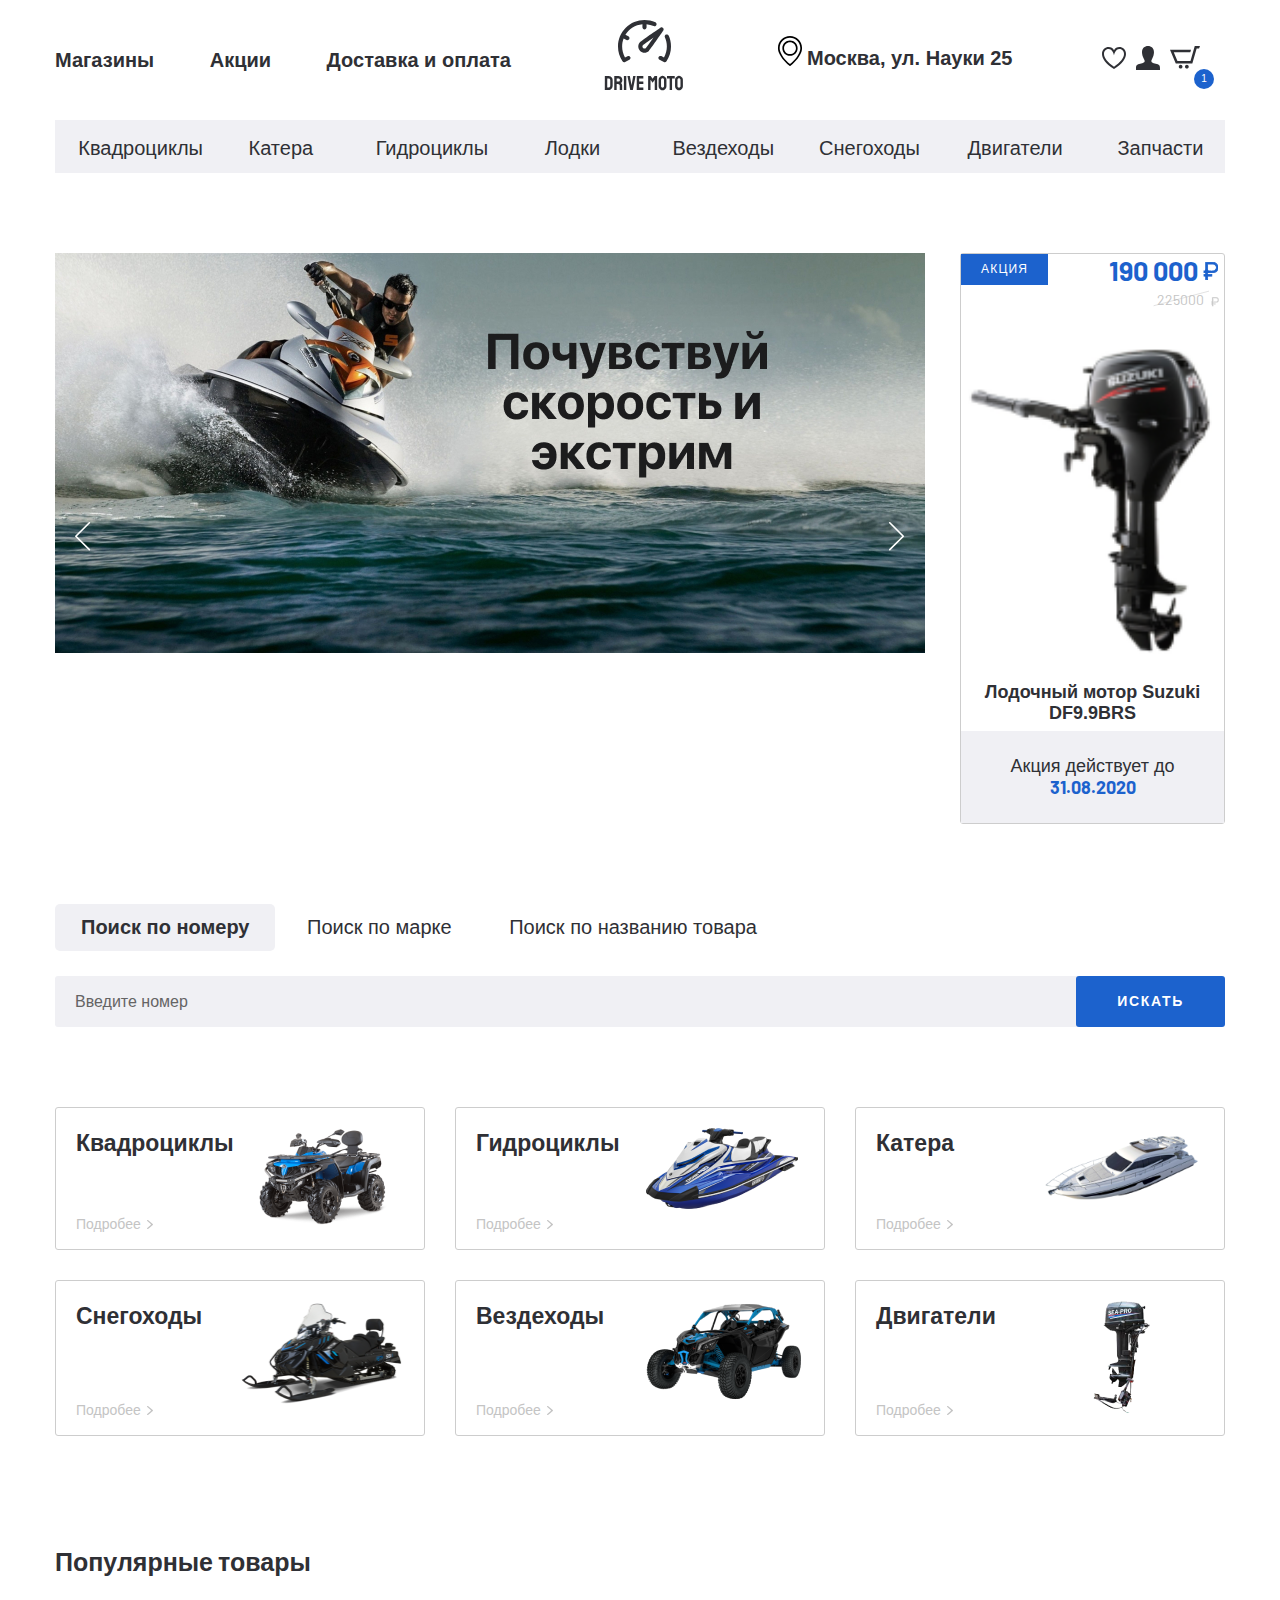
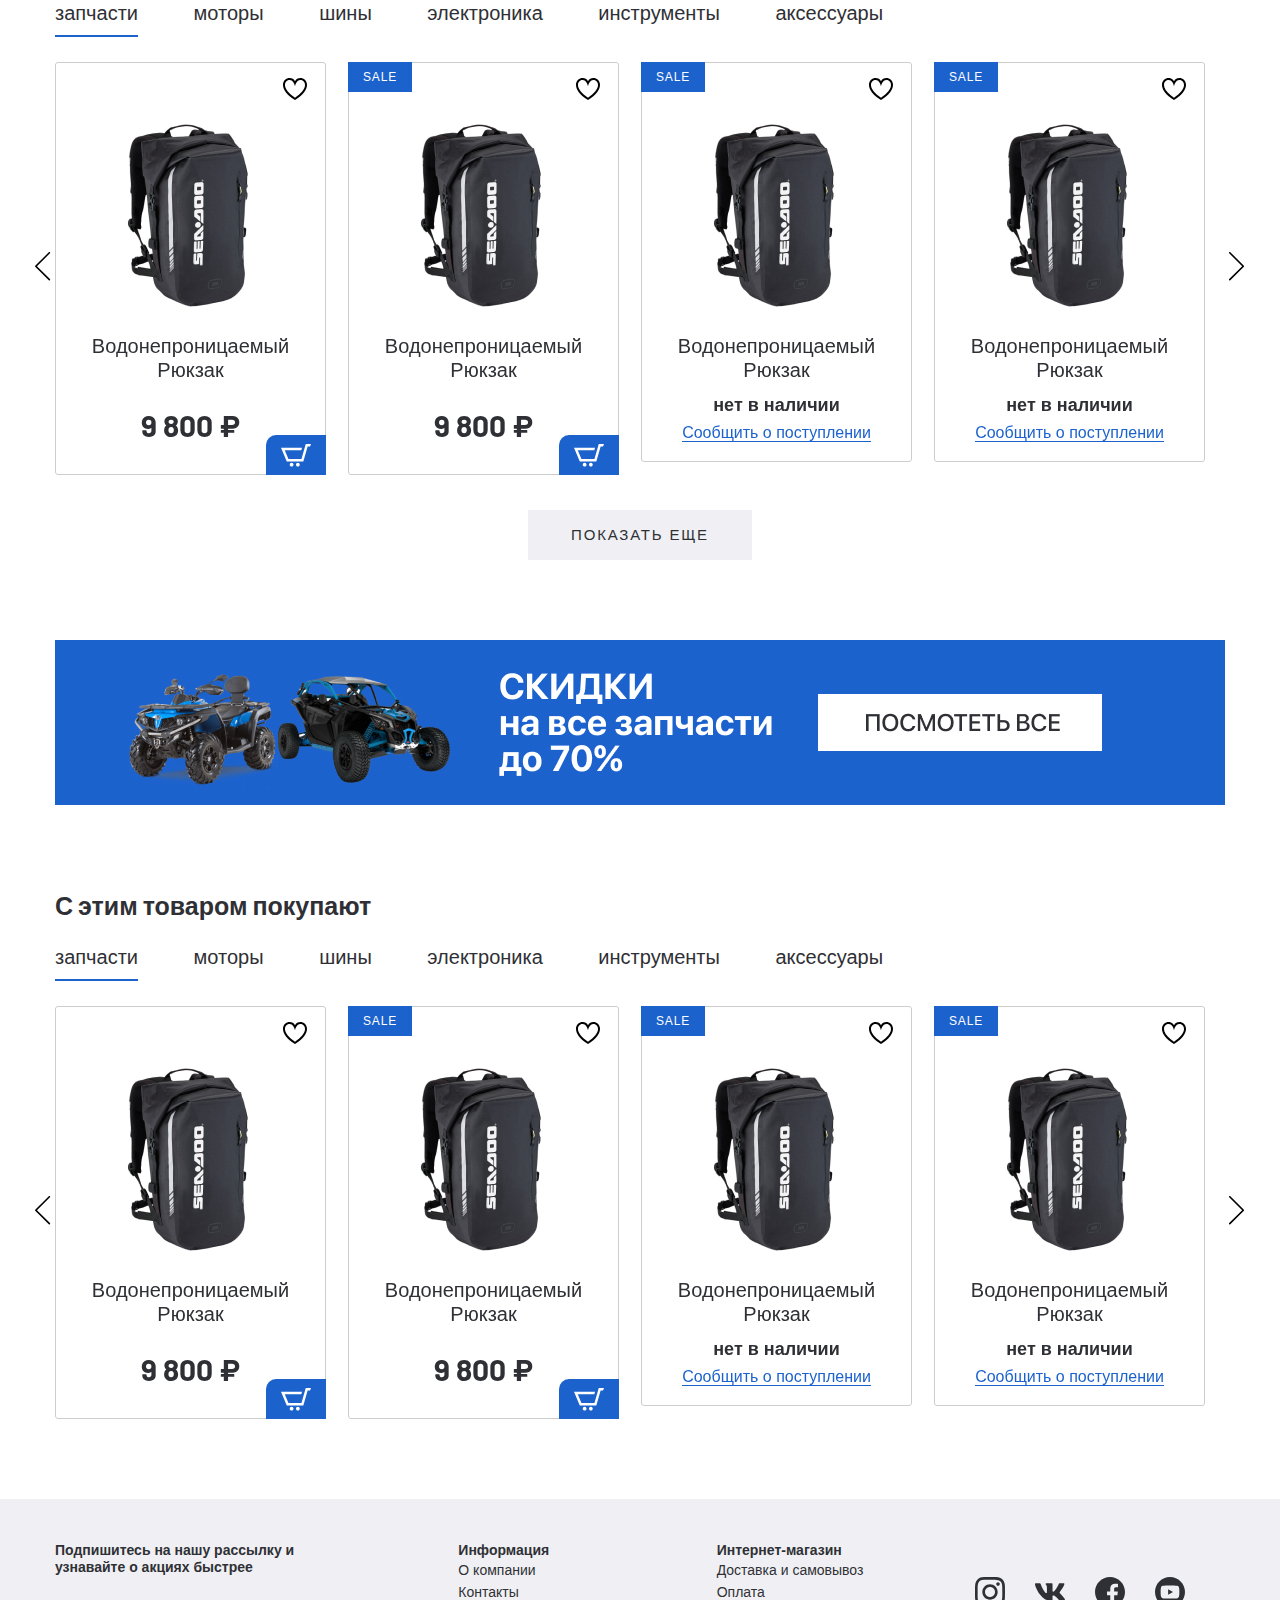
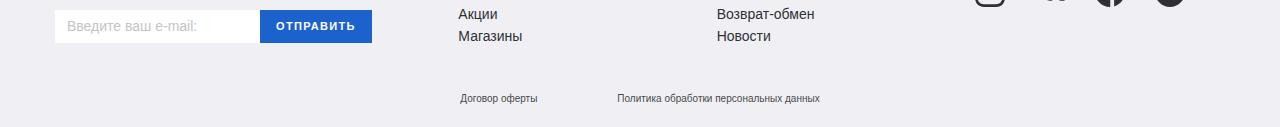
==== commit cd1b7960: "version_1.4" ====
--- a/gidrotsikly/index.html
+++ b/gidrotsikly/index.html
@@ -1065,7 +1065,7 @@
 						</h6>
 						<form class="footer-form" action="">
 							<input class="footer-form__input" type="" placeholder="Введите ваш e-mail:">
-							<button type="submit">Отправить</button>
+							<button class="footer-form__btn" type="submit">Отправить</button>
 						</form>
 					</div>
 					<div class="footer__top-item">
@@ -1090,7 +1090,7 @@
 							<li class="footer-list__item"><a href="#">Новости</a></li>
 						</ul>
 					</div>
-					<div class="footer__top-item">
+					<div class="footer__top-item footer__top-social">
 						<ul class="social-list">
 							<li class="social-list__item">
 								<a href="#">
--- a/gidrotsikly/css/style.css
+++ b/gidrotsikly/css/style.css
@@ -632,9 +632,13 @@
 	display: inline-block;
 }
 
+.products {
+	margin-bottom: 80px;
+}
+
 .product__more {
 	text-align: center;
-	margin: 35px 0 80px;
+	margin: 35px 0 0;
 }
 
 .product__more-link {
@@ -645,3 +649,231 @@
 	letter-spacing: 0.12em;
 	text-transform: uppercase;
 }
+
+.banner {
+	margin-bottom: 80px;
+}
+
+.footer {
+	background: #F0F0F4;
+}
+
+.footer-bottom {
+	padding: 46px 0 22px;
+	display: flex;
+	justify-content: center;
+}
+
+.footer-bottom-link {
+	font-size: 10px;
+	line-height: 12px;
+	color: #48494D;
+	margin: 0 40px;
+}
+
+.footer-top {
+	padding-top: 43px;
+}
+
+.footer__top-inner {
+	display: flex;
+	justify-content: space-between;
+}
+
+.footer__top-newslatter.footer__top-item{
+	width: 295px;
+	margin-right: 50px;
+}
+
+.footer__top-title {
+	font-weight: bold;
+	font-size: 14px;
+	line-height: 17px;
+}
+
+.footer-form {
+	margin-top: 34px;
+	display: flex;
+	justify-content: space-between;
+}
+
+.footer-form__input {
+	background-color: #fff;
+	border: none;
+	font-size: 14px;
+	line-height: 17px;
+	padding: 0 12px;
+}
+
+.footer-form__input::placeholder {
+	color: #C4C4C4;
+}
+
+.footer-form__btn {
+	font-family: 'SFProDisplay-Semibold', sans-serif;
+	text-transform: uppercase;
+	padding: 10px 16px;
+	border: none;
+	background-color: #1C62CD;
+	color: #fff;
+	font-weight: 600;
+	font-size: 11px;
+	line-height: 13px;
+	letter-spacing: 0.12em;
+}
+
+.footer__top-item {
+	width: 200px;
+}
+
+.footer-list {
+	font-size: 14px;
+	line-height: 22px;
+}
+
+.footer__top-social.footer__top-item {
+	width: 250px;
+}
+
+.social-list {
+	display: flex;
+	align-items: center;
+	height: 100%;
+}
+
+.social-list__item + .social-list__item {
+	margin-left: 30px;
+}
+
+.breadcrumbs {
+	margin-bottom: 40px;
+}
+
+.breadcrumbs__list-item {
+	display: inline-block;
+	padding-right: 16px;
+	margin-right: 10px;
+	position: relative;
+	font-size: 15px;
+	line-height: 18px;
+	color: #C4C4C4;
+}
+
+.breadcrumbs__list-item::after {
+	content: "";
+	position: absolute;
+	background-image: url('../images/link-arrow.svg');
+	width: 6px;
+	height: 9px;
+	right: 0;
+	bottom: 5px;
+}
+
+.breadcrumbs__list-item:last-child::after {
+	display: none;
+}
+
+.catalog {
+	margin-bottom: 100px;
+}
+
+.catalog__title {
+	font-family: 'SFProDisplay-Bold', sans-serif;
+	font-weight: bold;
+	font-size: 30px;
+	line-height: 36px;
+	margin-bottom: 26px;
+}
+
+.catalog__filter {
+	display: flex;
+	justify-content: space-between;
+	margin-bottom: 50px;
+}
+
+.catalog__filter-items button {
+	font-size: 14px;
+	line-height: 17px;
+	color: #2F3035;
+	opacity: 0.7;
+	background-color: #F0F0F4;
+	border-radius: 3px;
+	border: none;
+	padding: 5px 22px;
+	cursor: pointer;
+}
+
+.catalog__filter-items button + button {
+	margin-left: 8px;
+}
+
+.catalog__filter-btn button {
+	background-color: transparent;
+	border: none;
+	cursor: pointer;
+	margin: 0;
+	padding: 0;
+}
+
+.catalog__filter-btn button + button {
+	margin-left: 10px;
+}
+
+button.catalog__filter-btngrid {
+	
+}
+
+button.catalog__filter-btnline {
+	
+}
+
+.catalog__inner {
+	display: flex;
+}
+
+.catalog__inner-aside {
+	min-width: 290px;
+	margin-right: 10px;
+}
+
+.catalog__inner-list {
+	display: flex;
+	justify-content: space-between;
+	flex-wrap: wrap;
+}
+
+.catalog__inner-list .product-item__wrapper {
+	margin-bottom: 30px;
+}
+
+.product-item__img {
+	max-width: 100%;
+}
+
+.pagination {
+	width: 100%;
+	margin-top: 70px;
+} 
+
+.pagination-list {
+	display: flex;
+	justify-content: center;
+}
+
+.pagination-list__item {
+	padding: 6px 12px;
+	border: 2px solid transparent;
+	margin: 0 4px;
+	font-size: 18px;
+	line-height: 22px;
+	color: #C4C4C4;
+}
+
+.pagination-list__item.active {
+	border: 2px solid #1C62CD;
+	color: #1C62CD;
+}
+
+.pagination-list__item a {
+	display: block;
+}
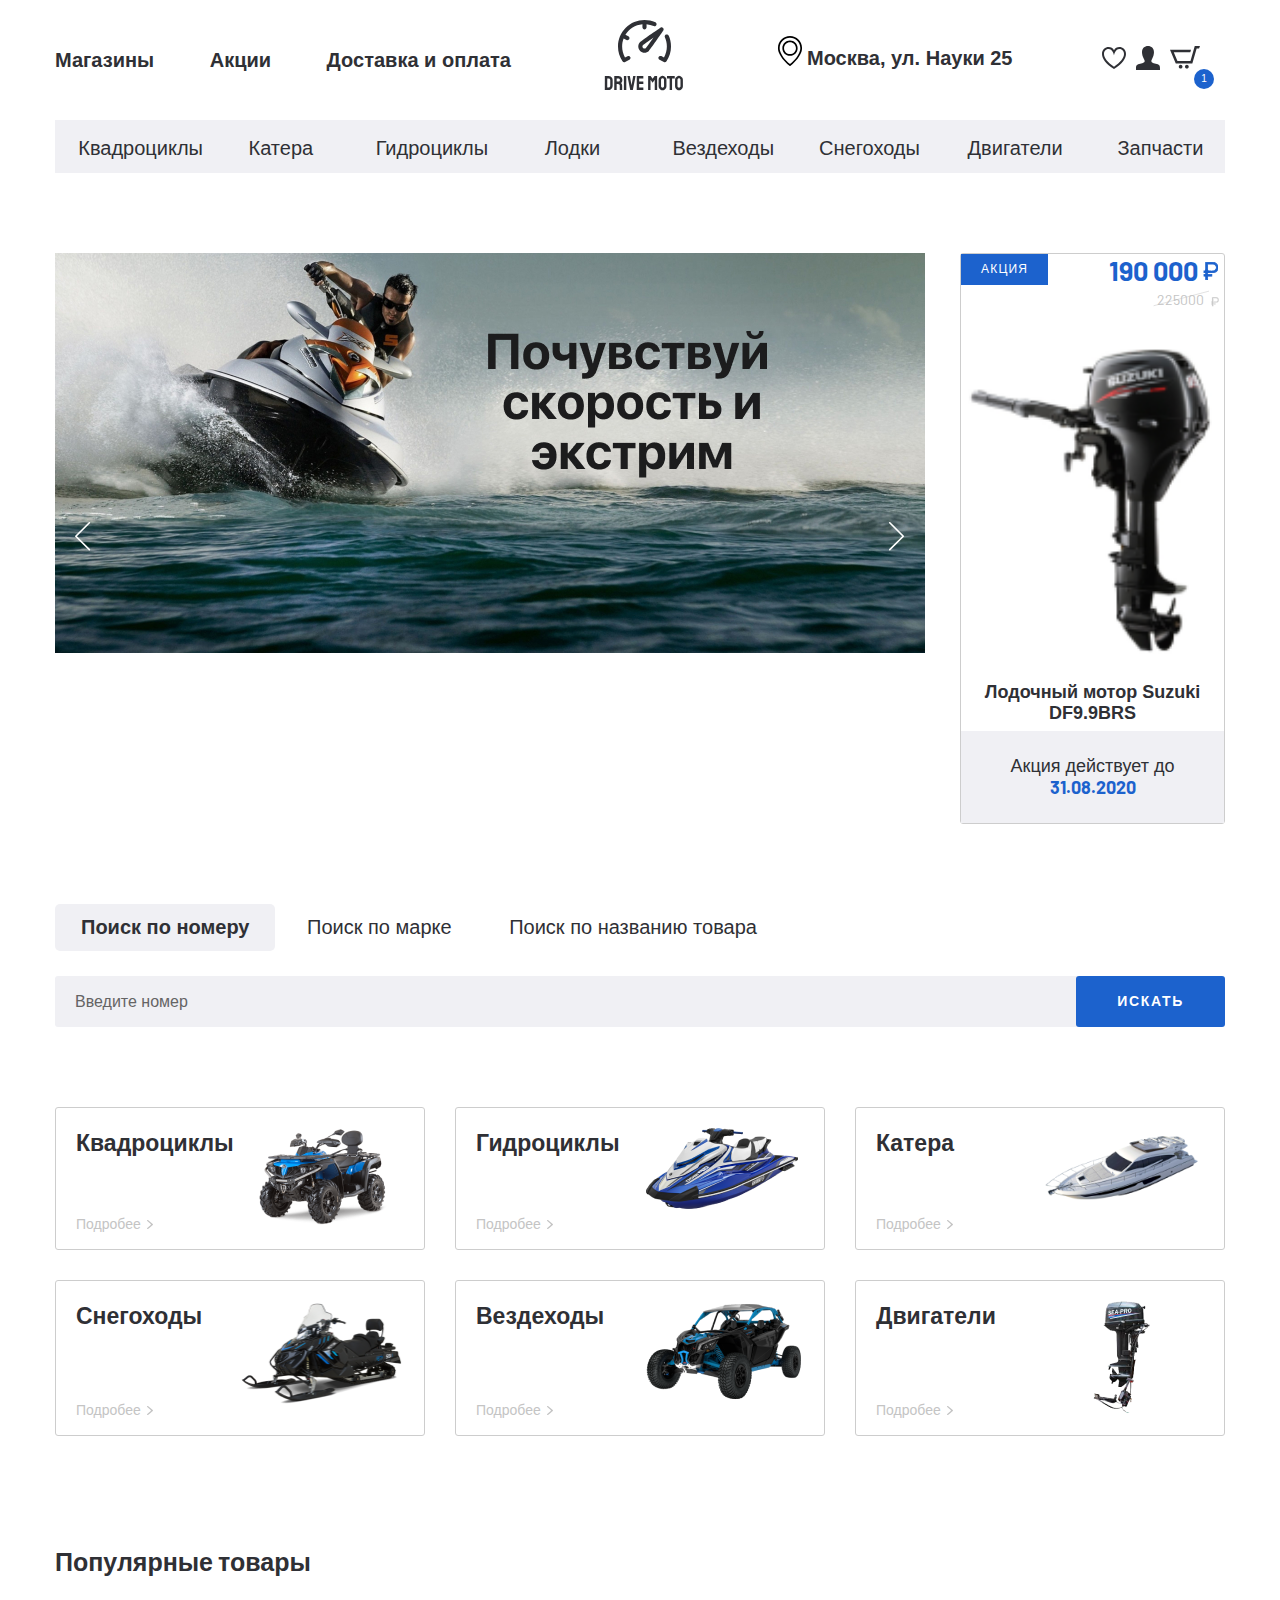
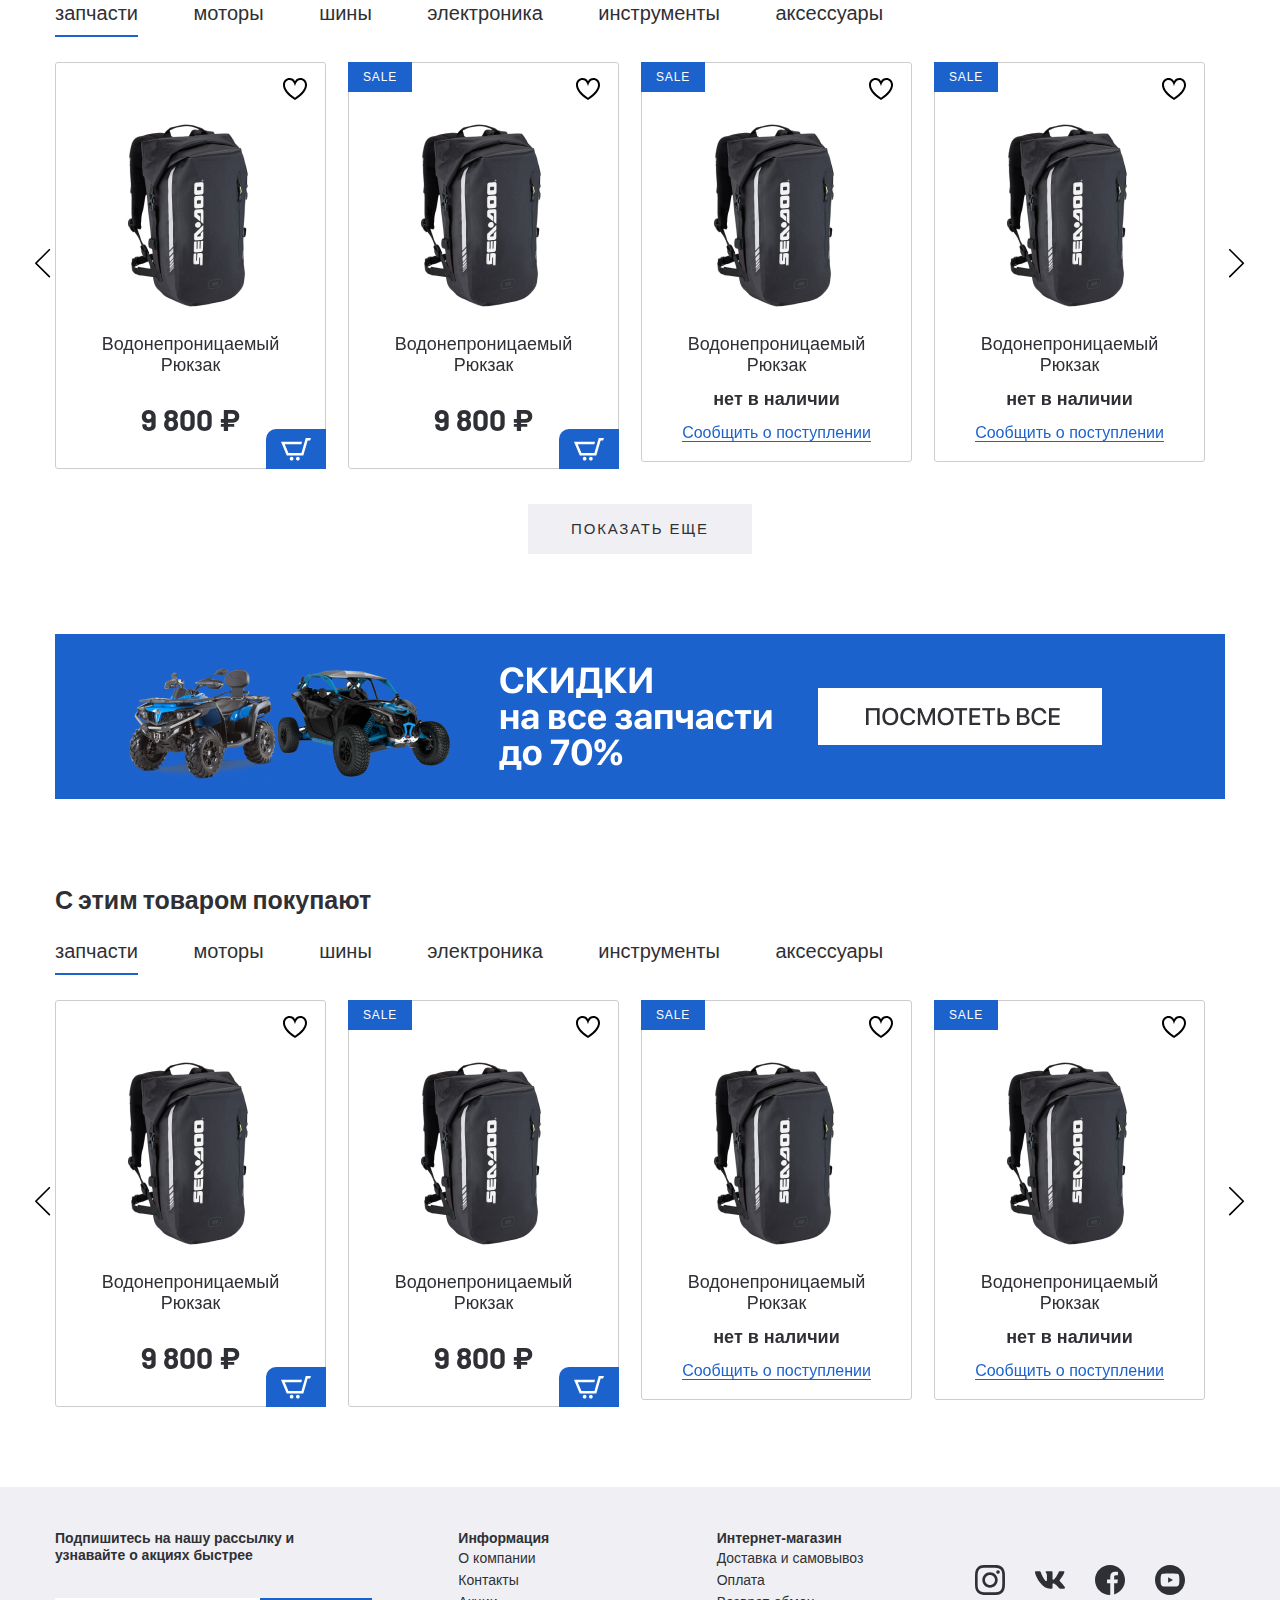
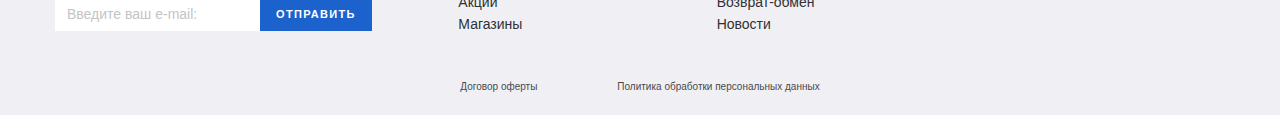
==== commit 74d6b7e6: "version_3.1" ====
--- a/gidrotsikly/index.html
+++ b/gidrotsikly/index.html
@@ -8,6 +8,10 @@
   <link rel="stylesheet" href="css/normalize.css">
   <link rel="stylesheet" href="css/slick.css">
   <link rel="stylesheet" href="css/fonts.css">
+  <link rel="stylesheet" href="css/ion.rangeSlider.min.css">
+  <link rel="stylesheet" href="css/jquery.formstyler.css">
+  <link rel="stylesheet" href="css/jquery.formstyler.theme.css">
+  <link rel="stylesheet" href="css/jquery.rateyo.min.css">
 	<link href="https://fonts.googleapis.com/css2?family=Barlow:wght@400;700&display=swap" rel="stylesheet">
   <link rel="stylesheet" href="css/style.css">
 </head>
@@ -1151,7 +1155,7 @@
 				<!-- 		</a> -->
 				<!-- 	</div> -->
 				<!-- 	<div class="tabs-container"> -->
-				<!-- 		<div class="tabs-content"> -->
+				<!-- 		<div class="tabs-content tabs-content--active"> -->
 						
 				<!-- 		</div> -->
 				<!-- 	</div> -->
@@ -1166,6 +1170,9 @@
 
   <script src="https://ajax.googleapis.com/ajax/libs/jquery/3.4.1/jquery.min.js"></script>
   <script src="js/slick.min.js"></script>
+  <script src="js/ion.rangeSlider.min.js"></script>
+  <script src="js/jquery.formstyler.min.js"></script>
+  <script src="js/jquery.rateyo.min.js"></script>
   <script src="js/main.js"></script>
 </body>
 </html>
--- a/gidrotsikly/css/ion.rangeSlider.min.css
+++ b/gidrotsikly/css/ion.rangeSlider.min.css
@@ -0,0 +1 @@
+/*!Ion.RangeSlider, 2.3.1, © Denis Ineshin, 2010 - 2019, IonDen.com, Build date: 2019-12-19 16:51:02*/.irs{position:relative;display:block;-webkit-touch-callout:none;-webkit-user-select:none;-khtml-user-select:none;-moz-user-select:none;-ms-user-select:none;user-select:none;font-size:12px;font-family:Arial,sans-serif}.irs-line{position:relative;display:block;overflow:hidden;outline:none !important}.irs-bar{position:absolute;display:block;left:0;width:0}.irs-shadow{position:absolute;display:none;left:0;width:0}.irs-handle{position:absolute;display:block;box-sizing:border-box;cursor:default;z-index:1}.irs-handle.type_last{z-index:2}.irs-min,.irs-max{position:absolute;display:block;cursor:default}.irs-min{left:0}.irs-max{right:0}.irs-from,.irs-to,.irs-single{position:absolute;display:block;top:0;left:0;cursor:default;white-space:nowrap}.irs-grid{position:absolute;display:none;bottom:0;left:0;width:100%;height:20px}.irs-with-grid .irs-grid{display:block}.irs-grid-pol{position:absolute;top:0;left:0;width:1px;height:8px;background:#000}.irs-grid-pol.small{height:4px}.irs-grid-text{position:absolute;bottom:0;left:0;white-space:nowrap;text-align:center;font-size:9px;line-height:9px;padding:0 3px;color:#000}.irs-disable-mask{position:absolute;display:block;top:0;left:-1%;width:102%;height:100%;cursor:default;background:rgba(0,0,0,0);z-index:2}.lt-ie9 .irs-disable-mask{background:#000;filter:alpha(opacity=0);cursor:not-allowed}.irs-disabled{opacity:.4}.irs-hidden-input{position:absolute !important;display:block !important;top:0 !important;left:0 !important;width:0 !important;height:0 !important;font-size:0 !important;line-height:0 !important;padding:0 !important;margin:0 !important;overflow:hidden;outline:none !important;z-index:-9999 !important;background:none !important;border-style:solid !important;border-color:transparent !important}.irs--flat{height:40px}.irs--flat.irs-with-grid{height:60px}.irs--flat .irs-line{top:25px;height:12px;background-color:#e1e4e9;border-radius:4px}.irs--flat .irs-bar{top:25px;height:12px;background-color:#ed5565}.irs--flat .irs-bar--single{border-radius:4px 0 0 4px}.irs--flat .irs-shadow{height:1px;bottom:16px;background-color:#e1e4e9}.irs--flat .irs-handle{top:22px;width:16px;height:18px;background-color:transparent}.irs--flat .irs-handle>i:first-child{position:absolute;display:block;top:0;left:50%;width:2px;height:100%;margin-left:-1px;background-color:#da4453}.irs--flat .irs-handle.state_hover>i:first-child,.irs--flat .irs-handle:hover>i:first-child{background-color:#a43540}.irs--flat .irs-min,.irs--flat .irs-max{top:0;padding:1px 3px;color:#999;font-size:10px;line-height:1.333;text-shadow:none;background-color:#e1e4e9;border-radius:4px}.irs--flat .irs-from,.irs--flat .irs-to,.irs--flat .irs-single{color:white;font-size:10px;line-height:1.333;text-shadow:none;padding:1px 5px;background-color:#ed5565;border-radius:4px}.irs--flat .irs-from:before,.irs--flat .irs-to:before,.irs--flat .irs-single:before{position:absolute;display:block;content:"";bottom:-6px;left:50%;width:0;height:0;margin-left:-3px;overflow:hidden;border:3px solid transparent;border-top-color:#ed5565}.irs--flat .irs-grid-pol{background-color:#e1e4e9}.irs--flat .irs-grid-text{color:#999}.irs--big{height:55px}.irs--big.irs-with-grid{height:70px}.irs--big .irs-line{top:33px;height:12px;background-color:white;background:linear-gradient(to bottom, #ddd -50%, white 150%);border:1px solid #ccc;border-radius:12px}.irs--big .irs-bar{top:33px;height:12px;background-color:#92bce0;border:1px solid #428bca;background:linear-gradient(to bottom, #ffffff 0%, #428bca 30%, #b9d4ec 100%);box-shadow:inset 0 0 1px 1px rgba(255,255,255,0.5)}.irs--big .irs-bar--single{border-radius:12px 0 0 12px}.irs--big .irs-shadow{height:1px;bottom:16px;background-color:rgba(66,139,202,0.5)}.irs--big .irs-handle{top:25px;width:30px;height:30px;border:1px solid rgba(0,0,0,0.3);background-color:#cbcfd5;background:linear-gradient(to bottom, white 0%, #B4B9BE 30%, white 100%);box-shadow:1px 1px 2px rgba(0,0,0,0.2),inset 0 0 3px 1px white;border-radius:30px}.irs--big .irs-handle.state_hover,.irs--big .irs-handle:hover{border-color:rgba(0,0,0,0.45);background-color:#939ba7;background:linear-gradient(to bottom, white 0%, #919BA5 30%, white 100%)}.irs--big .irs-min,.irs--big .irs-max{top:0;padding:1px 5px;color:white;text-shadow:none;background-color:#9f9f9f;border-radius:3px}.irs--big .irs-from,.irs--big .irs-to,.irs--big .irs-single{color:white;text-shadow:none;padding:1px 5px;background-color:#428bca;background:linear-gradient(to bottom, #428bca 0%, #3071a9 100%);border-radius:3px}.irs--big .irs-grid-pol{background-color:#428bca}.irs--big .irs-grid-text{color:#428bca}.irs--modern{height:55px}.irs--modern.irs-with-grid{height:55px}.irs--modern .irs-line{top:25px;height:5px;background-color:#d1d6e0;background:linear-gradient(to bottom, #e0e4ea 0%, #d1d6e0 100%);border:1px solid #a3adc1;border-bottom-width:0;border-radius:5px}.irs--modern .irs-bar{top:25px;height:5px;background:#20b426;background:linear-gradient(to bottom, #20b426 0%, #18891d 100%)}.irs--modern .irs-bar--single{border-radius:5px 0 0 5px}.irs--modern .irs-shadow{height:1px;bottom:21px;background-color:rgba(209,214,224,0.5)}.irs--modern .irs-handle{top:37px;width:12px;height:13px;border:1px solid #a3adc1;border-top-width:0;box-shadow:1px 1px 1px rgba(0,0,0,0.1);border-radius:0 0 3px 3px}.irs--modern .irs-handle>i:nth-child(1){position:absolute;display:block;top:-4px;left:1px;width:6px;height:6px;border:1px solid #a3adc1;background:white;transform:rotate(45deg)}.irs--modern .irs-handle>i:nth-child(2){position:absolute;display:block;box-sizing:border-box;top:0;left:0;width:10px;height:12px;background:#e9e6e6;background:linear-gradient(to bottom, white 0%, #e9e6e6 100%);border-radius:0 0 3px 3px}.irs--modern .irs-handle>i:nth-child(3){position:absolute;display:block;box-sizing:border-box;top:3px;left:3px;width:4px;height:5px;border-left:1px solid #a3adc1;border-right:1px solid #a3adc1}.irs--modern .irs-handle.state_hover,.irs--modern .irs-handle:hover{border-color:#7685a2;background:#c3c7cd;background:linear-gradient(to bottom, #ffffff 0%, #919ba5 30%, #ffffff 100%)}.irs--modern .irs-handle.state_hover>i:nth-child(1),.irs--modern .irs-handle:hover>i:nth-child(1){border-color:#7685a2}.irs--modern .irs-handle.state_hover>i:nth-child(3),.irs--modern .irs-handle:hover>i:nth-child(3){border-color:#48536a}.irs--modern .irs-min,.irs--modern .irs-max{top:0;font-size:10px;line-height:1.333;text-shadow:none;padding:1px 5px;color:white;background-color:#d1d6e0;border-radius:5px}.irs--modern .irs-from,.irs--modern .irs-to,.irs--modern .irs-single{font-size:10px;line-height:1.333;text-shadow:none;padding:1px 5px;background-color:#20b426;color:white;border-radius:5px}.irs--modern .irs-from:before,.irs--modern .irs-to:before,.irs--modern .irs-single:before{position:absolute;display:block;content:"";bottom:-6px;left:50%;width:0;height:0;margin-left:-3px;overflow:hidden;border:3px solid transparent;border-top-color:#20b426}.irs--modern .irs-grid{height:25px}.irs--modern .irs-grid-pol{background-color:#dedede}.irs--modern .irs-grid-text{color:silver;font-size:13px}.irs--sharp{height:50px;font-size:12px;line-height:1}.irs--sharp.irs-with-grid{height:57px}.irs--sharp .irs-line{top:30px;height:2px;background-color:black;border-radius:2px}.irs--sharp .irs-bar{top:30px;height:2px;background-color:#ee22fa}.irs--sharp .irs-bar--single{border-radius:2px 0 0 2px}.irs--sharp .irs-shadow{height:1px;bottom:21px;background-color:rgba(0,0,0,0.5)}.irs--sharp .irs-handle{top:25px;width:10px;height:10px;background-color:#a804b2}.irs--sharp .irs-handle>i:first-child{position:absolute;display:block;top:100%;left:0;width:0;height:0;border:5px solid transparent;border-top-color:#a804b2}.irs--sharp .irs-handle.state_hover,.irs--sharp .irs-handle:hover{background-color:black}.irs--sharp .irs-handle.state_hover>i:first-child,.irs--sharp .irs-handle:hover>i:first-child{border-top-color:black}.irs--sharp .irs-min,.irs--sharp .irs-max{color:white;font-size:14px;line-height:1;top:0;padding:3px 4px;opacity:.4;background-color:#a804b2;border-radius:2px}.irs--sharp .irs-from,.irs--sharp .irs-to,.irs--sharp .irs-single{font-size:14px;line-height:1;text-shadow:none;padding:3px 4px;background-color:#a804b2;color:white;border-radius:2px}.irs--sharp .irs-from:before,.irs--sharp .irs-to:before,.irs--sharp .irs-single:before{position:absolute;display:block;content:"";bottom:-6px;left:50%;width:0;height:0;margin-left:-3px;overflow:hidden;border:3px solid transparent;border-top-color:#a804b2}.irs--sharp .irs-grid{height:25px}.irs--sharp .irs-grid-pol{background-color:#dedede}.irs--sharp .irs-grid-text{color:silver;font-size:13px}.irs--round{height:50px}.irs--round.irs-with-grid{height:65px}.irs--round .irs-line{top:36px;height:4px;background-color:#dee4ec;border-radius:4px}.irs--round .irs-bar{top:36px;height:4px;background-color:#006cfa}.irs--round .irs-bar--single{border-radius:4px 0 0 4px}.irs--round .irs-shadow{height:4px;bottom:21px;background-color:rgba(222,228,236,0.5)}.irs--round .irs-handle{top:26px;width:24px;height:24px;border:4px solid #006cfa;background-color:white;border-radius:24px;box-shadow:0 1px 3px rgba(0,0,255,0.3)}.irs--round .irs-handle.state_hover,.irs--round .irs-handle:hover{background-color:#f0f6ff}.irs--round .irs-min,.irs--round .irs-max{color:#333;font-size:14px;line-height:1;top:0;padding:3px 5px;background-color:rgba(0,0,0,0.1);border-radius:4px}.irs--round .irs-from,.irs--round .irs-to,.irs--round .irs-single{font-size:14px;line-height:1;text-shadow:none;padding:3px 5px;background-color:#006cfa;color:white;border-radius:4px}.irs--round .irs-from:before,.irs--round .irs-to:before,.irs--round .irs-single:before{position:absolute;display:block;content:"";bottom:-6px;left:50%;width:0;height:0;margin-left:-3px;overflow:hidden;border:3px solid transparent;border-top-color:#006cfa}.irs--round .irs-grid{height:25px}.irs--round .irs-grid-pol{background-color:#dedede}.irs--round .irs-grid-text{color:silver;font-size:13px}.irs--square{height:50px}.irs--square.irs-with-grid{height:60px}.irs--square .irs-line{top:31px;height:4px;background-color:#dedede}.irs--square .irs-bar{top:31px;height:4px;background-color:black}.irs--square .irs-shadow{height:2px;bottom:21px;background-color:#dedede}.irs--square .irs-handle{top:25px;width:16px;height:16px;border:3px solid black;background-color:white;-webkit-transform:rotate(45deg);-ms-transform:rotate(45deg);transform:rotate(45deg)}.irs--square .irs-handle.state_hover,.irs--square .irs-handle:hover{background-color:#f0f6ff}.irs--square .irs-min,.irs--square .irs-max{color:#333;font-size:14px;line-height:1;top:0;padding:3px 5px;background-color:rgba(0,0,0,0.1)}.irs--square .irs-from,.irs--square .irs-to,.irs--square .irs-single{font-size:14px;line-height:1;text-shadow:none;padding:3px 5px;background-color:black;color:white}.irs--square .irs-grid{height:25px}.irs--square .irs-grid-pol{background-color:#dedede}.irs--square .irs-grid-text{color:silver;font-size:11px}--- a/gidrotsikly/css/style.css
+++ b/gidrotsikly/css/style.css
@@ -447,6 +447,11 @@
 .product-item__wrapper {
 	position: relative;
 	width: 271px;
+	transition: all .3s;
+}
+
+.product-item__wrapper.product-item__wrapper--list {
+	width: 100%;
 }
 
 .product-item {
@@ -454,13 +459,16 @@
 	border-radius: 3px;
 	text-align: center;
 	padding: 52px 20px 31px;
-	transition: all, .3;
+	transition: all .3s;
 	min-height: 400px;
+	width: 100%;
 }
 
 .product-item-title {
 	font-weight: normal;
 	padding: 14px 0 25px;
+	font-size: 18px;
+	line-height: 21px;
 }
 
 .product-item__favorite {
@@ -819,12 +827,36 @@
 	margin-left: 10px;
 }
 
+.catalog__filter-btn {
+	display: flex;
+	align-items: center;
+}
+
 button.catalog__filter-btngrid {
-	
+	width: 26px;
+	height: 21px;
 }
 
 button.catalog__filter-btnline {
-	
+	width: 25px;
+	height: 19px;
+}
+
+.catalog__filter-button {
+	opacity: 0.3;
+	outline: none;
+}
+
+.catalog__filter-button--active {
+	opacity: 1;
+}
+
+.select-item {
+	border: 1px solid #D7D9DF;	
+	font-size: 14px;
+	line-height: 17px;
+	margin-right: 34px;
+	padding: 7px 10px 7px 20px;
 }
 
 .catalog__inner {
@@ -877,3 +909,476 @@
 .pagination-list__item a {
 	display: block;
 }
+
+.aside-filter__tabs {
+	display: flex;
+	justify-content: space-between;
+}
+
+.aside-filter__tab {
+	font-weight: 400;
+	font-size: 16px;
+	line-height: 19px;
+	letter-spacing: 0.09em;
+	text-transform: uppercase;
+	color: #C4C4C4;
+	width: 50%;
+}
+
+.aside-filter__tab.tab--active {
+	font-family: 'SFProDisplay-Bold', sans-serif;
+	font-weight: bold;
+	color: #2F3035;
+}
+
+
+.aside-filter__tab.tab--active span {
+	display: inline-block;
+	border-bottom: 2px solid #1C62CD;
+	padding-bottom: 7px;
+}
+
+.aside-filter__item-drop {
+	margin: 40px 0;
+}
+
+.aside-filter__item-title {
+	font-family: 'SFProDisplay-Semibold', sans-serif;
+	font-weight: 600;
+	font-size: 16px;
+	line-height: 19px;
+	padding-left: 26px;
+}
+
+.filter__item-drop {
+	position: relative;
+	cursor: pointer;
+}
+
+.filter__item-drop::before {
+	content: "";
+	background-image: url(../images/arrow-down.svg);
+	position: absolute;
+	left: 0;
+	bottom: 5px;
+	width: 12px;
+	height: 8px;
+	transform: rotate(0deg);
+}
+
+
+.filter__item-drop--active::before {
+	transform: rotate(180deg);
+}
+
+.aside-filter__content {
+	display: flex;
+	flex-wrap: wrap;
+	margin-top: 15px;
+}
+
+.aside-filter__content-box {
+	width: 50%;
+	margin-bottom: 10px;
+}
+ 
+.aside-filter__content-label {
+	font-weight: normal;
+	font-size: 14px;
+	line-height: 17px;
+	cursor: pointer;
+}
+
+.jq-checkbox,
+.jq-radio {
+	background: #fff;
+	width: 14px;
+	height: 14px;
+	border: 1px solid #c4c4c4;
+	border-radius: 1px;
+	box-shadow: none;
+	vertical-align: -1px;
+	margin: 0 8px 0 0;
+}
+
+.jq-checkbox.checked,
+.jq-radio.checked {
+	background: #1C62CD;
+	border: none;
+}
+
+.jq-checkbox.checked .jq-checkbox__div {
+	width: 8px;
+	height: 6px;
+	margin: 4px 0 0 3px;
+	border-bottom: none;
+	border-left: none;
+	transform: rotate(0);
+	background-image: url(../images/checked-icon.svg);
+}
+
+.jq-radio.checked .jq-radio__div {
+	width: 0;
+	height: 0;
+	margin: 0;
+	border-radius: 0;
+	background: transparent;
+	box-shadow: none;
+}
+
+.aside-filter__content.aside-filter__content-radio {
+	flex-wrap: nowrap;
+}
+
+.irs--flat {
+	width: 100%;
+	margin-top: -15px;
+}
+
+
+.irs--flat .irs-from, .irs--flat .irs-to, .irs--flat .irs-single {
+	display: none;
+}
+
+.irs--flat .irs-min, 
+.irs--flat .irs-max {
+	font-family: 'Barlow', sans-serif;
+	top: 55px;
+	padding: 0;
+	font-size: 14px;
+	line-height: 17px;
+	text-decoration: underline;
+	color: #2F3035;
+	text-shadow: none;
+	background-color: transparent;
+	border-radius: 0;
+	visibility: visible !important;
+	padding-left: 27px;
+}
+
+.irs-min::before, 
+.irs-max::before {
+	position: absolute;
+	font-size: 14px;
+	line-height: 17px;
+	color: #C4C4C4;
+	text-decoration: none;
+	left: 0;
+}
+
+.irs-min::before {
+	content: 'от';
+}
+
+.irs-max::before {
+	content: 'до';
+}
+
+.irs--flat .irs-line {
+	top: 25px;
+	height: 1px;
+	background-color: #e0e0e0;
+	border-radius: 0;
+}
+
+.irs--flat .irs-bar {
+	top: 25px;
+	height: 3px;
+	background-color: #1C62CD;
+}
+
+.irs--flat .irs-handle {
+	top: 22px;
+	width: 8px;
+	height: 8px;
+	background-color: #1C62CD;
+	border-radius: 50%;
+}
+
+.irs--flat .irs-handle>i:first-child,
+.irs--flat .irs-handle.state_hover>i:first-child, .irs--flat .irs-handle:hover>i:first-child {
+	background-color: #1C62CD;
+}
+
+.aside-filter__item-list {
+	margin: 46px 0 40px;
+}
+
+.filter__item-list {
+	display: flex;
+	justify-content: space-between;
+	border-bottom: 2px solid #C4C4C4;
+	padding-top: 34px;
+}
+
+.filter__item-listtitle {
+	font-family: 'SFProDisplay-Semibold', sans-serif;
+	font-weight: 600;
+	font-size: 16px;
+	line-height: 19px;
+	padding-bottom: 14px;
+	padding-left: 26px;
+}
+
+.filter__item-listselect {
+	font-family: 'Barlow', sans-serif;
+	font-size: 14px;
+	line-height: 17px;
+	color: #48494D;
+}
+
+.jq-selectbox__select {
+	font-family: 'Barlow', sans-serif;
+	font-size: 14px;
+	line-height: 17px;
+	color: #48494D;
+	height: 20px;
+	padding: 0 25px 0 10px;
+	border-radius: 0;
+	background: transparent;
+	box-shadow: none;
+	text-shadow: none;
+	border: none;
+}
+
+.jq-selectbox__trigger-arrow {
+	position: absolute;
+	top: 14px;
+	right: 12px;
+	width: 0;
+	height: 0;
+	border: 0;
+}
+
+.jq-selectbox__trigger {
+	background-image: url(../images/arrow-down.svg);
+	bottom: 5px;
+	width: 12px;
+	height: 8px;
+	border-left: none;
+	top: 6px;
+	right: 9px;
+}
+
+.jq-selectbox__select:hover,
+.jq-selectbox__select:active {
+	background: transparent;
+	box-shadow: none;
+}
+
+.jq-selectbox.focused .jq-selectbox__select {
+	border: none;
+}
+
+.jq-selectbox li:hover {
+	background: rgba(107, 126, 172, 0.05);
+	color: rgba(0, 0, 0, 0.6);
+}
+
+.jq-selectbox li.selected {
+	background: rgba(107, 126, 172, 0.05);
+	color: rgba(0, 0, 0, 0.6);
+}
+
+.jq-selectbox li {
+	color: rgba(0, 0, 0, 0.6);
+}
+
+.jq-selectbox__dropdown {
+	border-radius: 0;
+	padding-top: 15px;
+}
+
+.filter-more {
+	width: 100%;
+}
+
+.filter-more-btn {
+	font-size: 14px;
+	line-height: 17px;
+	background-color: transparent;
+	border: none;
+	border-bottom: 1px solid #1C62CD;
+	color: #1C62CD;
+	padding: 0;
+}
+
+.filter-search {
+	width: 100%;
+	border: 1px solid #E0E0E0;
+	height: 30px;
+	padding: 0 20px;
+	font-size: 12px;
+	line-height: 14px;
+	margin-bottom: 20px;
+	margin-top: 10px;
+}
+
+.filter-search::placeholder {
+	color: #BDBEC2;
+}
+
+.btn-checked .aside-filter__content {
+	flex-wrap: nowrap;
+	justify-content: space-between;
+}
+
+.btn-checked .aside-filter__content-box {
+	width: auto;
+}
+
+ .btn-checked .aside-filter__content-label {
+	font-family: 'SFProDisplay-Bold', sans-serif;
+	position: relative;
+	height: 25px;
+	width: 63px;
+	font-weight: bold;
+	font-size: 12px;
+	line-height: 14px;
+	letter-spacing: 0.07em;
+	color: #C4C4C4;
+}
+
+.btn-checked__text {
+	position: absolute;
+	top: -7px;
+	left: 50%;
+	transform: translateX(-57%);
+	z-index: 5;
+}
+
+.btn-checked .jq-checkbox {
+	background: #F0F0F4;
+	height: 25px;
+	width: 63px;
+	border: none;
+}
+
+.btn-checked .jq-checkbox.checked {
+	background: #1C62CD;
+}
+
+.btn-checked .jq-checkbox.checked ~ .btn-checked__text {
+	color: #fff;
+}
+
+.btn-checked .jq-checkbox.checked .jq-checkbox__div {
+	display: none;
+}
+
+.filter-btn__send {
+	background: #F0F0F4;
+	padding: 16px 85px;
+	text-transform: uppercase;
+	font-size: 15px;
+	line-height: 18px;
+	letter-spacing: 0.12em;
+	color: #BDBEC2;
+	border: none;
+	cursor: pointer;
+	margin-bottom: 15px;
+}
+
+.filter-btn__send--active {
+	background-color: #1C62CD;
+	color: #fff;
+}
+
+.aside-filter__item-btn {
+	text-align: center;
+}
+
+.filter__extra {
+	font-size: 13px;
+	line-height: 16px;
+	position: relative;
+	padding-right: 29px;
+	display: inline-block;
+	margin-bottom: 15px;
+}
+
+.filter__extra::after {
+	content: '';
+	position: absolute;
+	right: 0;
+	top: 4px;
+	background-image: url(../images/arrow-down.svg);
+	width: 12px;
+	height: 8px;
+}
+
+.filter__extra-content {
+	display: none;
+}
+
+.filter__extra.filter__item-drop--active::after {
+	transform: rotate(180deg);
+}
+
+.filter-btn__reset {
+	background-color: transparent;
+	padding: 0;
+	border: none;
+	font-size: 13px;
+	line-height: 16px;
+	border-bottom: 1px solid #C4C4C4;
+	display: inline-block;
+	color: #C4C4C4;
+}
+
+.product-card {
+	margin-bottom: 80px;
+}
+
+.product-card__inner {
+	display: flex;
+	justify-content: space-between;
+}
+
+.product-card__img-box {
+	font-family: 'Barlow', sans-serif;
+	width: 500px;
+	text-align: center;
+	padding-top: 64px;
+	position: relative;
+}
+
+.product-card__img-box::before {
+	font-size: 15px;
+	line-height: 18px;
+	letter-spacing: 0.12em;
+	padding: 13px 25px;
+	border-radius: 3px;
+}
+
+.product-card__price-old {
+	display: inline-block;
+	font-size: 44px;
+	line-height: 36px;
+	color: #2F3035;
+	opacity: 0.6;
+	margin-bottom: 0;
+	background-image: url(../images/old-price-line.svg);
+	background-repeat: no-repeat;
+	background-size: cover;
+}
+
+.product-card__price-new {
+	font-weight: bold;
+	font-size: 40px;
+	line-height: 48px;
+	color: #2F3035;
+	margin-bottom: 17px;
+}
+
+
+.product-card__content {
+	width: 570px;
+}
+
+.product-card__link {
+	font-size: 15px;
+	line-height: 18px;
+	color: #1C62CD;
+	border-bottom: 1px solid #1C62CD;
+}
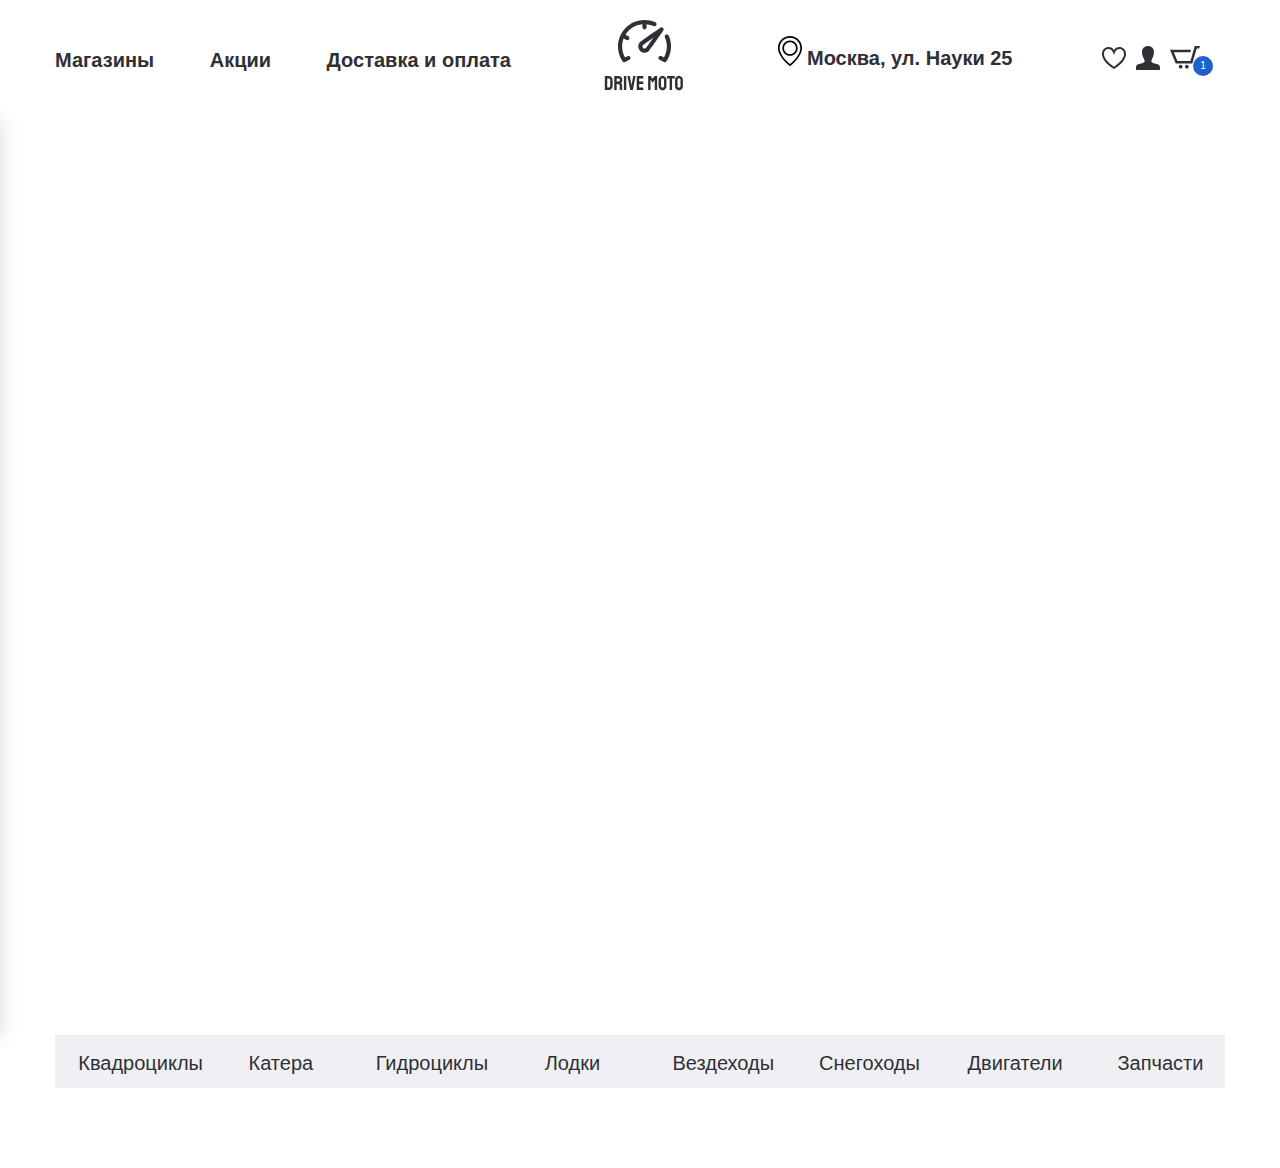
==== commit f9fdf5db: "version_3.3" ====
--- a/gidrotsikly/index.html
+++ b/gidrotsikly/index.html
@@ -4,7 +4,7 @@
   <meta charset="UTF-8">
   <meta name="viewport" content="width=device-width, initial-scale=1.0">
   <meta http-equiv="X-UA-Compatible" content="ie=edge">
-  <title>Document</title>
+  <title>index</title>
   <link rel="stylesheet" href="css/normalize.css">
   <link rel="stylesheet" href="css/slick.css">
   <link rel="stylesheet" href="css/fonts.css">
@@ -14,6 +14,7 @@
   <link rel="stylesheet" href="css/jquery.rateyo.min.css">
 	<link href="https://fonts.googleapis.com/css2?family=Barlow:wght@400;700&display=swap" rel="stylesheet">
   <link rel="stylesheet" href="css/style.css">
+  <link rel="stylesheet" href="css/media.css">
 </head>
 <body>
   
@@ -22,6 +23,11 @@
 			<div class="container">
 				<div class="header__top-inner">
 					<nav class="menu">
+						<button class="menu__btn">
+							<div class="menu__btn-line"></div>
+							<div class="menu__btn-line"></div>
+							<div class="menu__btn-line"></div>
+						</button>
 						<ul class="menu__list">
 							<li class="menu__item">
 								<a class="menu__link" href="#">
@@ -69,6 +75,92 @@
 				</div>
 			</div>
 		</div>
+
+		<ul class="menu-mobile__list">
+			<li class="menu-mobile__item">
+				<a  class="menu-mobile__link" href="#">
+					<img class="menu-mobile__img" src="images/user.svg" alt="">
+					<p>Войти</p>
+				</a>
+			</li>
+			<li class="menu-mobile__item">
+				<a  class="menu-mobile__link" href="#">
+					<img class="menu-mobile__img" src="images/user.svg" alt="">
+					<p>Регистрация</p>
+				</a>
+			</li>
+			<li class="menu-mobile__item">
+				<a  class="menu-mobile__link" href="#">
+					<img class="menu-mobile__img" src="images/heart.svg" alt="">
+					<p>Избранное</p>
+				</a>
+			</li>
+			<li class="menu-mobile__item">
+				<a  class="menu-mobile__link" href="#">
+					<img class="menu-mobile__img" src="images/basket.svg" alt="">
+					<p>Корзина</p>
+				</a>
+			</li>
+			<li class="menu-mobile__item">
+				<a  class="menu-mobile__link" href="#">
+					<img class="menu-mobile__img" src="images/house.svg" alt="">
+					<p>Магазины</p>
+				</a>
+			</li>
+			<li class="menu-mobile__item">
+				<a  class="menu-mobile__link" href="#">
+					<img class="menu-mobile__img" src="images/procent.svg" alt="">
+					<p>Акции</p>
+				</a>
+			</li>
+			<li class="menu-mobile__item">
+				<a  class="menu-mobile__link" href="#">
+					<img class="menu-mobile__img" src="images/box.svg" alt="">
+					<p>Доставка и оплата</p>
+				</a>
+			</li>
+			<li class="menu-mobile__item">
+				<a  class="menu-mobile__link" href="#">
+					<p>Квадроциклы</p>
+				</a>
+			</li>
+			<li class="menu-mobile__item">
+				<a  class="menu-mobile__link" href="#">
+					<p>Катера</p>
+				</a>
+			</li>
+			<li class="menu-mobile__item">
+				<a  class="menu-mobile__link" href="#">
+					<p>Гидроциклы</p>
+				</a>
+			</li>
+			<li class="menu-mobile__item">
+				<a  class="menu-mobile__link" href="#">
+					<p>Лодки</p>
+				</a>
+			</li>
+			<li class="menu-mobile__item">
+				<a  class="menu-mobile__link" href="#">
+					<p>Вездеходы</p>
+				</a>
+			</li>
+			<li class="menu-mobile__item">
+				<a  class="menu-mobile__link" href="#">
+					<p>Снегоходы</p>
+				</a>
+			</li>
+			<li class="menu-mobile__item">
+				<a  class="menu-mobile__link" href="#">
+					<p>Двигатели</p>
+				</a>
+			</li>
+			<li class="menu-mobile__item">
+				<a  class="menu-mobile__link" href="#">
+					<p>Запчасти</p>
+				</a>
+			</li>
+		</ul>
+
 		<div class="header__bottom">
 			<div class="container">
 					<ul class="menu-categories">
@@ -117,1049 +209,1037 @@
 		</div>
 	</header>
 	
-	<section class="banner-section page-section">
-		<div class="container">
-			<div class="banner-section__inner">
-				<div class="banner-section__slider">
-					<a class="banner-section__slider-item" href="#">
-						<img class="banner-section__slider-img" src="images/banner-slider.jpg" alt="">
-					</a>
-					<a class="banner-section__slider-item" href="#">
-						<img class="banner-section__slider-img" src="images/banner-slider.jpg" alt="">
-					</a>
-					<a class="banner-section__slider-item" href="#">
-						<img class="banner-section__slider-img" src="images/banner-slider.jpg" alt="">
-					</a>
-					<a class="banner-section__slider-item" href="#">
-						<img class="banner-section__slider-img" src="images/banner-slider.jpg" alt="">
-					</a>
-					<a class="banner-section__slider-item" href="#">
-						<img class="banner-section__slider-img" src="images/banner-slider.jpg" alt="">
-					</a>
-					<a class="banner-section__slider-item" href="#">
-						<img class="banner-section__slider-img" src="images/banner-slider.jpg" alt="">
-					</a>
-				</div>
-				<a class="banner-section__item sale-item" href="#">
-					<div class="sale-item-top">
-						<p class="sale-item__info">
-							акция
-						</p>
-						<div class="sale-item__price">
-							<div class="price sale-item__price-new">
-								190 000
-							</div>
-							<div class="price sale-item__price-old">
-								225000
-							</div>
-						</div>
-					</div>
-					<img class="sale-item__img" src="images/content/sale-1.png" alt="">
-					<h5 class="sale-item__title">
-						Лодочный мотор Suzuki DF9.9BRS
-					</h5>
-					<p class="sale-item__footer">
-						Акция действует до
-						<span>31.08.2020</span>
-					</p>
-				</a>		
-			</div>
-		</div>
-	</section>
-
-	<div class="search page-section">
-		<div class="container">
-			<div class="search__inner">
-				<div class="search__tabs">
-					<a class="tab search__tabs-item tab--active" href="#tab-1">Поиск по  номеру</a>
-					<a class="tab search__tabs-item" href="#tab-2">Поиск по марке</a>
-					<a class="tab search__tabs-item" href="#tab-3">Поиск по названию товара</a>
-				</div>
-				<div class="search__content">
-					<div id="tab-1" class="tabs-content search__content-item tabs-content--active">
-						<form class="search__content-form">
-							<input class="search__content-input" type="text" placeholder="Введите номер">
-							<button class="search__content-btn" type="submit">искать</button>
-						</form>
-					</div>
-					<div id="tab-2" class="tabs-content search__content-item">
-						<form class="search__content-form">
-							<input class="search__content-input" type="text" placeholder="Введите марку">
-							<button class="search__content-btn" type="submit">искать</button>
-						</form>
-					</div>
-					<div id="tab-3" class="tabs-content search__content-item">
-						<form class="search__content-form">
-							<input class="search__content-input" type="text" placeholder="Введите название товара">
-							<button class="search__content-btn" type="submit">искать</button>
-						</form>
-					</div>
-				</div>
-			</div>
-		</div>
-	</div>
-
-	<section class="categories page-section">
-		<div class="container">
-			<div class="categories__inner">
-				<a class="categories__item" href="#">
-					<div class="categories__item-info">
-						<h4 class="categories__item-title">
-							Квадроциклы
-						</h4>
-						<p class="categories__item-text">
-							Подробее
-						</p>
-					</div>
-					<div class="categories__item-img">
-						<img src="images/categories-1.png" alt="">
-					</div>
-				</a>
-				<a class="categories__item" href="#">
-					<div class="categories__item-info">
-						<h4 class="categories__item-title">
-							Гидроциклы
-						</h4>
-						<p class="categories__item-text">
-							Подробее
-						</p>
-					</div>
-					<div class="categories__item-img">
-						<img src="images/categories-2.png" alt="">
-					</div>
-				</a>
-				<a class="categories__item" href="#">
-					<div class="categories__item-info">
-						<h4 class="categories__item-title">
-							Катера
-						</h4>
-						<p class="categories__item-text">
-							Подробее
-						</p>
-					</div>
-					<div class="categories__item-img">
-						<img src="images/categories-3.png" alt="">
-					</div>
-				</a>
-				<a class="categories__item" href="#">
-					<div class="categories__item-info">
-						<h4 class="categories__item-title">
-							Снегоходы
-						</h4>
-						<p class="categories__item-text">
-							Подробее
-						</p>
-					</div>
-					<div class="categories__item-img">
-						<img src="images/categories-4.png" alt="">
-					</div>
-				</a>
-				<a class="categories__item" href="#">
-					<div class="categories__item-info">
-						<h4 class="categories__item-title">
-							Вездеходы
-						</h4>
-						<p class="categories__item-text">
-							Подробее
-						</p>
-					</div>
-					<div class="categories__item-img">
-						<img src="images/categories-5.png" alt="">
-					</div>
-				</a>
-				<a class="categories__item" href="#">
-					<div class="categories__item-info">
-						<h4 class="categories__item-title">
-							Двигатели
-						</h4>
-						<p class="categories__item-text">
-							Подробее
-						</p>
-					</div>
-					<div class="categories__item-img">
-						<img src="images/categories-6.png" alt="">
-					</div>
-				</a>
-			</div>
-		</div>
-	</section>
-
-	<section class="products">
-		<div class="container">
-			<div class="products__inner">
-				<h3 class="product-title">
-					Популярные товары
-				</h3>
-				<div class="tabs-wrapper">
-					<div class="tabs products__tabs">
-						<a class="tab  products__tab tab--active" href="#product-tab-1">
-							запчасти	
-						</a>
-						<a class="tab products__tab" href="#product-tab-2">
-							моторы
-						</a>
-						<a class="tab products__tab" href="#product-tab-3">
-							шины 
-						</a>
-						<a class="tab products__tab" href="#product-tab-4">
-							электроника
-						</a>
-						<a class="tab products__tab" href="#product-tab-5">
-							инструменты
-						</a>
-						<a class="tab products__tab" href="#product-tab-6">
-							аксессуары 
-						</a>
-					</div>
-					<div class="tabs-container products__container">
-						<div id="product-tab-1" class="tabs-content products__content tabs-content--active">
-							<div class="product-slider">
-								<div class="product-slider__item">
-									<div class="product-item__wrapper">
-											<button class="product-item__favorite"></button>
-											<button class="product-item__basket">
-												<img src="images/basket-white.svg" alt="">
-											</button>
-											<a class="product-item__notify-link" href="#">
-												<span>Сообщить о поступлении</span>
-											</a>
-										<a class="product-item" href="#">
-											<p class="product-item__hover-text">
-												посмотреть товар
-											</p>
-											<img class="product-item__img" src="images/content/product-1.png" alt="">
-											<h4 class="product-item-title">
-												Водонепроницаемый
-												Рюкзак
-											</h4>
-											<p class="price product-item__price">
-												9 800 ₽
-											</p>
-											<p class="product-item__notify-text">
-												нет в наличии
-											</p>
-										</a>
-									</div>
-								</div>
-								<div class="product-slider__item">
-										<div class="product-item__wrapper">
-												<button class="product-item__favorite"></button>
-												<button class="product-item__basket">
-													<img src="images/basket-white.svg" alt="">
-												</button>
-												<a class="product-item__notify-link" href="#">
-													<span>Сообщить о поступлении</span>
-												</a>
-											<a class="product-item product-item--sale" href="#">
-												<p class="product-item__hover-text">
-													посмотреть товар
-												</p>
-												<img class="product-item__img" src="images/content/product-1.png" alt="">
-												<h4 class="product-item-title">
-													Водонепроницаемый
-													Рюкзак
-												</h4>
-												<p class="price product-item__price">
-													9 800 ₽
-												</p>
-												<p class="product-item__notify-text">
-													нет в наличии
-												</p>
-											</a>
-										</div>
-								</div>
-								<div class="product-slider__item">
-										<div class="product-item__wrapper product-item__not-available">
-												<button class="product-item__favorite"></button>
-												<button class="product-item__basket">
-													<img src="images/basket-white.svg" alt="">
-												</button>
-												<a class="product-item__notify-link" href="#">
-													<span>Сообщить о поступлении</span>
-												</a>
-											<a class="product-item product-item--sale" href="#">
-												<p class="product-item__hover-text">
-													посмотреть товар
-												</p>
-												<img class="product-item__img" src="images/content/product-1.png" alt="">
-												<h4 class="product-item-title">
-													Водонепроницаемый
-													Рюкзак
-												</h4>
-												<p class="price product-item__price">
-													9 800 ₽
-												</p>
-												<p class="product-item__notify-text">
-													нет в наличии
-												</p>
-											</a>
-										</div>
-								</div>
-								<div class="product-slider__item">
-										<div class="product-item__wrapper product-item__not-available">
-												<button class="product-item__favorite"></button>
-												<button class="product-item__basket">
-													<img src="images/basket-white.svg" alt="">
-												</button>
-												<a class="product-item__notify-link" href="#">
-													<span>Сообщить о поступлении</span>
-												</a>
-											<a class="product-item product-item--sale" href="#">
-												<p class="product-item__hover-text">
-													посмотреть товар
-												</p>
-												<img class="product-item__img" src="images/content/product-1.png" alt="">
-												<h4 class="product-item-title">
-													Водонепроницаемый
-													Рюкзак
-												</h4>
-												<p class="price product-item__price">
-													9 800 ₽
-												</p>
-												<p class="product-item__notify-text">
-													нет в наличии
-												</p>
-											</a>
-										</div>
-								</div>
-								<div class="product-slider__item">
-										<div class="product-item__wrapper">
-												<button class="product-item__favorite"></button>
-												<button class="product-item__basket">
-													<img src="images/basket-white.svg" alt="">
-												</button>
-												<a class="product-item__notify-link" href="#">
-													<span>Сообщить о поступлении</span>
-												</a>
-											<a class="product-item product-item--sale" href="#">
-												<p class="product-item__hover-text">
-													посмотреть товар
-												</p>
-												<img class="product-item__img" src="images/content/product-1.png" alt="">
-												<h4 class="product-item-title">
-													Водонепроницаемый
-													Рюкзак
-												</h4>
-												<p class="price product-item__price">
-													9 800 ₽
-												</p>
-												<p class="product-item__notify-text">
-													нет в наличии
-												</p>
-											</a>
-										</div>
-								</div>
-								<div class="product-slider__item">
-										<div class="product-item__wrapper">
-												<button class="product-item__favorite"></button>
-												<button class="product-item__basket">
-													<img src="images/basket-white.svg" alt="">
-												</button>
-												<a class="product-item__notify-link" href="#">
-													<span>Сообщить о поступлении</span>
-												</a>
-											<a class="product-item product-item--sale" href="#">
-												<p class="product-item__hover-text">
-													посмотреть товар
-												</p>
-												<img class="product-item__img" src="images/content/product-1.png" alt="">
-												<h4 class="product-item-title">
-													Водонепроницаемый
-													Рюкзак
-												</h4>
-												<p class="price product-item__price">
-													9 800 ₽
-												</p>
-												<p class="product-item__notify-text">
-													нет в наличии
-												</p>
-											</a>
-										</div>
-								</div>
-							</div>
+	<!-- <section class="banner-section page-section"> -->
+	<!-- 	<div class="container"> -->
+	<!-- 		<div class="banner-section__inner"> -->
+	<!-- 			<div class="banner-section__slider"> -->
+	<!-- 				<a class="banner-section__slider-item" href="#"> -->
+	<!-- 					<img class="banner-section__slider-img" src="images/banner-slider.jpg" alt=""> -->
+	<!-- 				</a> -->
+	<!-- 				<a class="banner-section__slider-item" href="#"> -->
+	<!-- 					<img class="banner-section__slider-img" src="images/banner-slider.jpg" alt=""> -->
+	<!-- 				</a> -->
+	<!-- 				<a class="banner-section__slider-item" href="#"> -->
+	<!-- 					<img class="banner-section__slider-img" src="images/banner-slider.jpg" alt=""> -->
+	<!-- 				</a> -->
+	<!-- 				<a class="banner-section__slider-item" href="#"> -->
+	<!-- 					<img class="banner-section__slider-img" src="images/banner-slider.jpg" alt=""> -->
+	<!-- 				</a> -->
+	<!-- 				<a class="banner-section__slider-item" href="#"> -->
+	<!-- 					<img class="banner-section__slider-img" src="images/banner-slider.jpg" alt=""> -->
+	<!-- 				</a> -->
+	<!-- 				<a class="banner-section__slider-item" href="#"> -->
+	<!-- 					<img class="banner-section__slider-img" src="images/banner-slider.jpg" alt=""> -->
+	<!-- 				</a> -->
+	<!-- 			</div> -->
+	<!-- 			<a class="banner-section__item sale-item" href="#"> -->
+	<!-- 				<div class="sale-item-top"> -->
+	<!-- 					<p class="sale-item__info"> -->
+	<!-- 						акция -->
+	<!-- 					</p> -->
+	<!-- 					<div class="sale-item__price"> -->
+	<!-- 						<div class="price sale-item__price-new"> -->
+	<!-- 							190 000 -->
+	<!-- 						</div> -->
+	<!-- 						<div class="price sale-item__price-old"> -->
+	<!-- 							225000 -->
+	<!-- 						</div> -->
+	<!-- 					</div> -->
+	<!-- 				</div> -->
+	<!-- 				<img class="sale-item__img" src="images/content/sale-1.png" alt=""> -->
+	<!-- 				<h5 class="sale-item__title"> -->
+	<!-- 					Лодочный мотор Suzuki DF9.9BRS -->
+	<!-- 				</h5> -->
+	<!-- 				<p class="sale-item__footer"> -->
+	<!-- 					Акция действует до -->
+	<!-- 					<span>31.08.2020</span> -->
+	<!-- 				</p> -->
+	<!-- 			</a> -->		
+	<!-- 		</div> -->
+	<!-- 	</div> -->
+	<!-- </section> -->
+
+	<!-- <div class="search page-section"> -->
+	<!-- 	<div class="container"> -->
+	<!-- 		<div class="search__inner"> -->
+	<!-- 			<div class="search__tabs"> -->
+	<!-- 				<a class="tab search__tabs-item tab--active" href="#tab-1">Поиск по  номеру</a> -->
+	<!-- 				<a class="tab search__tabs-item" href="#tab-2">Поиск по марке</a> -->
+	<!-- 				<a class="tab search__tabs-item" href="#tab-3">Поиск по названию товара</a> -->
+	<!-- 			</div> -->
+	<!-- 			<div class="search__content"> -->
+	<!-- 				<div id="tab-1" class="tabs-content search__content-item tabs-content--active"> -->
+	<!-- 					<form class="search__content-form"> -->
+	<!-- 						<input class="search__content-input" type="text" placeholder="Введите номер"> -->
+	<!-- 						<button class="search__content-btn" type="submit">искать</button> -->
+	<!-- 					</form> -->
+	<!-- 				</div> -->
+	<!-- 				<div id="tab-2" class="tabs-content search__content-item"> -->
+	<!-- 					<form class="search__content-form"> -->
+	<!-- 						<input class="search__content-input" type="text" placeholder="Введите марку"> -->
+	<!-- 						<button class="search__content-btn" type="submit">искать</button> -->
+	<!-- 					</form> -->
+	<!-- 				</div> -->
+	<!-- 				<div id="tab-3" class="tabs-content search__content-item"> -->
+	<!-- 					<form class="search__content-form"> -->
+	<!-- 						<input class="search__content-input" type="text" placeholder="Введите название товара"> -->
+	<!-- 						<button class="search__content-btn" type="submit">искать</button> -->
+	<!-- 					</form> -->
+	<!-- 				</div> -->
+	<!-- 			</div> -->
+	<!-- 		</div> -->
+	<!-- 	</div> -->
+	<!-- </div> -->
+
+	<!-- <section class="categories page-section"> -->
+	<!-- 	<div class="container"> -->
+	<!-- 		<div class="categories__inner"> -->
+	<!-- 			<a class="categories__item" href="#"> -->
+	<!-- 				<div class="categories__item-info"> -->
+	<!-- 					<h4 class="categories__item-title"> -->
+	<!-- 						Квадроциклы -->
+	<!-- 					</h4> -->
+	<!-- 					<p class="categories__item-text"> -->
+	<!-- 						Подробее -->
+	<!-- 					</p> -->
+	<!-- 				</div> -->
+	<!-- 				<div class="categories__item-img"> -->
+	<!-- 					<img src="images/categories-1.png" alt=""> -->
+	<!-- 				</div> -->
+	<!-- 			</a> -->
+	<!-- 			<a class="categories__item" href="#"> -->
+	<!-- 				<div class="categories__item-info"> -->
+	<!-- 					<h4 class="categories__item-title"> -->
+	<!-- 						Гидроциклы -->
+	<!-- 					</h4> -->
+	<!-- 					<p class="categories__item-text"> -->
+	<!-- 						Подробее -->
+	<!-- 					</p> -->
+	<!-- 				</div> -->
+	<!-- 				<div class="categories__item-img"> -->
+	<!-- 					<img src="images/categories-2.png" alt=""> -->
+	<!-- 				</div> -->
+	<!-- 			</a> -->
+	<!-- 			<a class="categories__item" href="#"> -->
+	<!-- 				<div class="categories__item-info"> -->
+	<!-- 					<h4 class="categories__item-title"> -->
+	<!-- 						Катера -->
+	<!-- 					</h4> -->
+	<!-- 					<p class="categories__item-text"> -->
+	<!-- 						Подробее -->
+	<!-- 					</p> -->
+	<!-- 				</div> -->
+	<!-- 				<div class="categories__item-img"> -->
+	<!-- 					<img src="images/categories-3.png" alt=""> -->
+	<!-- 				</div> -->
+	<!-- 			</a> -->
+	<!-- 			<a class="categories__item" href="#"> -->
+	<!-- 				<div class="categories__item-info"> -->
+	<!-- 					<h4 class="categories__item-title"> -->
+	<!-- 						Снегоходы -->
+	<!-- 					</h4> -->
+	<!-- 					<p class="categories__item-text"> -->
+	<!-- 						Подробее -->
+	<!-- 					</p> -->
+	<!-- 				</div> -->
+	<!-- 				<div class="categories__item-img"> -->
+	<!-- 					<img src="images/categories-4.png" alt=""> -->
+	<!-- 				</div> -->
+	<!-- 			</a> -->
+	<!-- 			<a class="categories__item" href="#"> -->
+	<!-- 				<div class="categories__item-info"> -->
+	<!-- 					<h4 class="categories__item-title"> -->
+	<!-- 						Вездеходы -->
+	<!-- 					</h4> -->
+	<!-- 					<p class="categories__item-text"> -->
+	<!-- 						Подробее -->
+	<!-- 					</p> -->
+	<!-- 				</div> -->
+	<!-- 				<div class="categories__item-img"> -->
+	<!-- 					<img src="images/categories-5.png" alt=""> -->
+	<!-- 				</div> -->
+	<!-- 			</a> -->
+	<!-- 			<a class="categories__item" href="#"> -->
+	<!-- 				<div class="categories__item-info"> -->
+	<!-- 					<h4 class="categories__item-title"> -->
+	<!-- 						Двигатели -->
+	<!-- 					</h4> -->
+	<!-- 					<p class="categories__item-text"> -->
+	<!-- 						Подробее -->
+	<!-- 					</p> -->
+	<!-- 				</div> -->
+	<!-- 				<div class="categories__item-img"> -->
+	<!-- 					<img src="images/categories-6.png" alt=""> -->
+	<!-- 				</div> -->
+	<!-- 			</a> -->
+	<!-- 		</div> -->
+	<!-- 	</div> -->
+	<!-- </section> -->
+
+	<!-- <section class="products"> -->
+	<!-- 	<div class="container"> -->
+	<!-- 		<div class="products__inner"> -->
+	<!-- 			<h3 class="product-title"> -->
+	<!-- 				Популярные товары -->
+	<!-- 			</h3> -->
+	<!-- 			<div class="tabs-wrapper"> -->
+	<!-- 				<div class="tabs products__tabs"> -->
+	<!-- 					<a class="tab  products__tab tab--active" href="#product-tab-1"> -->
+	<!-- 						запчасти -->	
+	<!-- 					</a> -->
+	<!-- 					<a class="tab products__tab" href="#product-tab-2"> -->
+	<!-- 						моторы -->
+	<!-- 					</a> -->
+	<!-- 					<a class="tab products__tab" href="#product-tab-3"> -->
+	<!-- 						шины --> 
+	<!-- 					</a> -->
+	<!-- 					<a class="tab products__tab" href="#product-tab-4"> -->
+	<!-- 						электроника -->
+	<!-- 					</a> -->
+	<!-- 					<a class="tab products__tab" href="#product-tab-5"> -->
+	<!-- 						инструменты -->
+	<!-- 					</a> -->
+	<!-- 					<a class="tab products__tab" href="#product-tab-6"> -->
+	<!-- 						аксессуары --> 
+	<!-- 					</a> -->
+	<!-- 				</div> -->
+	<!-- 				<div class="tabs-container products__container"> -->
+	<!-- 					<div id="product-tab-1" class="tabs-content products__content tabs-content--active"> -->
+	<!-- 						<div class="product-slider"> -->
+	<!-- 							<div class="product-slider__item"> -->
+	<!-- 								<div class="product-item__wrapper"> -->
+	<!-- 										<button class="product-item__favorite"></button> -->
+	<!-- 										<button class="product-item__basket"> -->
+	<!-- 											<img src="images/basket-white.svg" alt=""> -->
+	<!-- 										</button> -->
+	<!-- 										<a class="product-item__notify-link" href="#"> -->
+	<!-- 											<span>Сообщить о поступлении</span> -->
+	<!-- 										</a> -->
+	<!-- 									<a class="product-item" href="#"> -->
+	<!-- 										<p class="product-item__hover-text"> -->
+	<!-- 											посмотреть товар -->
+	<!-- 										</p> -->
+	<!-- 										<img class="product-item__img" src="images/content/product-1.png" alt=""> -->
+	<!-- 										<h4 class="product-item-title"> -->
+	<!-- 											Водонепроницаемый -->
+	<!-- 											Рюкзак -->
+	<!-- 										</h4> -->
+	<!-- 										<p class="price product-item__price"> -->
+	<!-- 											9 800 ₽ -->
+	<!-- 										</p> -->
+	<!-- 										<p class="product-item__notify-text"> -->
+	<!-- 											нет в наличии -->
+	<!-- 										</p> -->
+	<!-- 									</a> -->
+	<!-- 								</div> -->
+	<!-- 							</div> -->
+	<!-- 							<div class="product-slider__item"> -->
+	<!-- 									<div class="product-item__wrapper"> -->
+	<!-- 											<button class="product-item__favorite"></button> -->
+	<!-- 											<button class="product-item__basket"> -->
+	<!-- 												<img src="images/basket-white.svg" alt=""> -->
+	<!-- 											</button> -->
+	<!-- 											<a class="product-item__notify-link" href="#"> -->
+	<!-- 												<span>Сообщить о поступлении</span> -->
+	<!-- 											</a> -->
+	<!-- 										<a class="product-item product-item--sale" href="#"> -->
+	<!-- 											<p class="product-item__hover-text"> -->
+	<!-- 												посмотреть товар -->
+	<!-- 											</p> -->
+	<!-- 											<img class="product-item__img" src="images/content/product-1.png" alt=""> -->
+	<!-- 											<h4 class="product-item-title"> -->
+	<!-- 												Водонепроницаемый -->
+	<!-- 												Рюкзак -->
+	<!-- 											</h4> -->
+	<!-- 											<p class="price product-item__price"> -->
+	<!-- 												9 800 ₽ -->
+	<!-- 											</p> -->
+	<!-- 											<p class="product-item__notify-text"> -->
+	<!-- 												нет в наличии -->
+	<!-- 											</p> -->
+	<!-- 										</a> -->
+	<!-- 									</div> -->
+	<!-- 							</div> -->
+	<!-- 							<div class="product-slider__item"> -->
+	<!-- 									<div class="product-item__wrapper product-item__not-available"> -->
+	<!-- 											<button class="product-item__favorite"></button> -->
+	<!-- 											<button class="product-item__basket"> -->
+	<!-- 												<img src="images/basket-white.svg" alt=""> -->
+	<!-- 											</button> -->
+	<!-- 											<a class="product-item__notify-link" href="#"> -->
+	<!-- 												<span>Сообщить о поступлении</span> -->
+	<!-- 											</a> -->
+	<!-- 										<a class="product-item product-item--sale" href="#"> -->
+	<!-- 											<p class="product-item__hover-text"> -->
+	<!-- 												посмотреть товар -->
+	<!-- 											</p> -->
+	<!-- 											<img class="product-item__img" src="images/content/product-1.png" alt=""> -->
+	<!-- 											<h4 class="product-item-title"> -->
+	<!-- 												Водонепроницаемый -->
+	<!-- 												Рюкзак -->
+	<!-- 											</h4> -->
+	<!-- 											<p class="price product-item__price"> -->
+	<!-- 												9 800 ₽ -->
+	<!-- 											</p> -->
+	<!-- 											<p class="product-item__notify-text"> -->
+	<!-- 												нет в наличии -->
+	<!-- 											</p> -->
+	<!-- 										</a> -->
+	<!-- 									</div> -->
+	<!-- 							</div> -->
+	<!-- 							<div class="product-slider__item"> -->
+	<!-- 									<div class="product-item__wrapper product-item__not-available"> -->
+	<!-- 											<button class="product-item__favorite"></button> -->
+	<!-- 											<button class="product-item__basket"> -->
+	<!-- 												<img src="images/basket-white.svg" alt=""> -->
+	<!-- 											</button> -->
+	<!-- 											<a class="product-item__notify-link" href="#"> -->
+	<!-- 												<span>Сообщить о поступлении</span> -->
+	<!-- 											</a> -->
+	<!-- 										<a class="product-item product-item--sale" href="#"> -->
+	<!-- 											<p class="product-item__hover-text"> -->
+	<!-- 												посмотреть товар -->
+	<!-- 											</p> -->
+	<!-- 											<img class="product-item__img" src="images/content/product-1.png" alt=""> -->
+	<!-- 											<h4 class="product-item-title"> -->
+	<!-- 												Водонепроницаемый -->
+	<!-- 												Рюкзак -->
+	<!-- 											</h4> -->
+	<!-- 											<p class="price product-item__price"> -->
+	<!-- 												9 800 ₽ -->
+	<!-- 											</p> -->
+	<!-- 											<p class="product-item__notify-text"> -->
+	<!-- 												нет в наличии -->
+	<!-- 											</p> -->
+	<!-- 										</a> -->
+	<!-- 									</div> -->
+	<!-- 							</div> -->
+	<!-- 							<div class="product-slider__item"> -->
+	<!-- 									<div class="product-item__wrapper"> -->
+	<!-- 											<button class="product-item__favorite"></button> -->
+	<!-- 											<button class="product-item__basket"> -->
+	<!-- 												<img src="images/basket-white.svg" alt=""> -->
+	<!-- 											</button> -->
+	<!-- 											<a class="product-item__notify-link" href="#"> -->
+	<!-- 												<span>Сообщить о поступлении</span> -->
+	<!-- 											</a> -->
+	<!-- 										<a class="product-item product-item--sale" href="#"> -->
+	<!-- 											<p class="product-item__hover-text"> -->
+	<!-- 												посмотреть товар -->
+	<!-- 											</p> -->
+	<!-- 											<img class="product-item__img" src="images/content/product-1.png" alt=""> -->
+	<!-- 											<h4 class="product-item-title"> -->
+	<!-- 												Водонепроницаемый -->
+	<!-- 												Рюкзак -->
+	<!-- 											</h4> -->
+	<!-- 											<p class="price product-item__price"> -->
+	<!-- 												9 800 ₽ -->
+	<!-- 											</p> -->
+	<!-- 											<p class="product-item__notify-text"> -->
+	<!-- 												нет в наличии -->
+	<!-- 											</p> -->
+	<!-- 										</a> -->
+	<!-- 									</div> -->
+	<!-- 							</div> -->
+	<!-- 							<div class="product-slider__item"> -->
+	<!-- 									<div class="product-item__wrapper"> -->
+	<!-- 											<button class="product-item__favorite"></button> -->
+	<!-- 											<button class="product-item__basket"> -->
+	<!-- 												<img src="images/basket-white.svg" alt=""> -->
+	<!-- 											</button> -->
+	<!-- 											<a class="product-item__notify-link" href="#"> -->
+	<!-- 												<span>Сообщить о поступлении</span> -->
+	<!-- 											</a> -->
+	<!-- 										<a class="product-item product-item--sale" href="#"> -->
+	<!-- 											<p class="product-item__hover-text"> -->
+	<!-- 												посмотреть товар -->
+	<!-- 											</p> -->
+	<!-- 											<img class="product-item__img" src="images/content/product-1.png" alt=""> -->
+	<!-- 											<h4 class="product-item-title"> -->
+	<!-- 												Водонепроницаемый -->
+	<!-- 												Рюкзак -->
+	<!-- 											</h4> -->
+	<!-- 											<p class="price product-item__price"> -->
+	<!-- 												9 800 ₽ -->
+	<!-- 											</p> -->
+	<!-- 											<p class="product-item__notify-text"> -->
+	<!-- 												нет в наличии -->
+	<!-- 											</p> -->
+	<!-- 										</a> -->
+	<!-- 									</div> -->
+	<!-- 							</div> -->
+	<!-- 						</div> -->
 						
-						</div>
-						<div id="product-tab-2" class="tabs-content products__content">
-							<div class="product-slider">
-								<div class="product-slider__item">
-									<div class="product-item__wrapper">
-											<button class="product-item__favorite"></button>
-											<button class="product-item__basket">
-												<img src="images/basket-white.svg" alt="">
-											</button>
-											<a class="product-item__notify-link" href="#">
-												<span>Сообщить о поступлении</span>
-											</a>
-										<a class="product-item" href="#">
-											<p class="product-item__hover-text">
-												посмотреть товар
-											</p>
-											<img class="product-item__img" src="images/content/product-1.png" alt="">
-											<h4 class="product-item-title">
-												Водонепроницаемый
-												Рюкзак
-											</h4>
-											<p class="price product-item__price">
-												9 800 ₽
-											</p>
-											<p class="product-item__notify-text">
-												нет в наличии
-											</p>
-										</a>
-									</div>
-								</div>
-								<div class="product-slider__item">
-										<div class="product-item__wrapper">
-												<button class="product-item__favorite"></button>
-												<button class="product-item__basket">
-													<img src="images/basket-white.svg" alt="">
-												</button>
-												<a class="product-item__notify-link" href="#">
-													<span>Сообщить о поступлении</span>
-												</a>
-											<a class="product-item product-item--sale" href="#">
-												<p class="product-item__hover-text">
-													посмотреть товар
-												</p>
-												<img class="product-item__img" src="images/content/product-1.png" alt="">
-												<h4 class="product-item-title">
-													Водонепроницаемый
-													Рюкзак
-												</h4>
-												<p class="price product-item__price">
-													9 800 ₽
-												</p>
-												<p class="product-item__notify-text">
-													нет в наличии
-												</p>
-											</a>
-										</div>
-								</div>
-								<div class="product-slider__item">
-										<div class="product-item__wrapper product-item__not-available">
-												<button class="product-item__favorite"></button>
-												<button class="product-item__basket">
-													<img src="images/basket-white.svg" alt="">
-												</button>
-												<a class="product-item__notify-link" href="#">
-													<span>Сообщить о поступлении</span>
-												</a>
-											<a class="product-item product-item--sale" href="#">
-												<p class="product-item__hover-text">
-													посмотреть товар
-												</p>
-												<img class="product-item__img" src="images/content/product-1.png" alt="">
-												<h4 class="product-item-title">
-													Водонепроницаемый
-													Рюкзак
-												</h4>
-												<p class="price product-item__price">
-													9 800 ₽
-												</p>
-												<p class="product-item__notify-text">
-													нет в наличии
-												</p>
-											</a>
-										</div>
-								</div>
-								<div class="product-slider__item">
-										<div class="product-item__wrapper product-item__not-available">
-												<button class="product-item__favorite"></button>
-												<button class="product-item__basket">
-													<img src="images/basket-white.svg" alt="">
-												</button>
-												<a class="product-item__notify-link" href="#">
-													<span>Сообщить о поступлении</span>
-												</a>
-											<a class="product-item product-item--sale" href="#">
-												<p class="product-item__hover-text">
-													посмотреть товар
-												</p>
-												<img class="product-item__img" src="images/content/product-1.png" alt="">
-												<h4 class="product-item-title">
-													Водонепроницаемый
-													Рюкзак
-												</h4>
-												<p class="price product-item__price">
-													9 800 ₽
-												</p>
-												<p class="product-item__notify-text">
-													нет в наличии
-												</p>
-											</a>
-										</div>
-								</div>
-								<div class="product-slider__item">
-										<div class="product-item__wrapper">
-												<button class="product-item__favorite"></button>
-												<button class="product-item__basket">
-													<img src="images/basket-white.svg" alt="">
-												</button>
-												<a class="product-item__notify-link" href="#">
-													<span>Сообщить о поступлении</span>
-												</a>
-											<a class="product-item product-item--sale" href="#">
-												<p class="product-item__hover-text">
-													посмотреть товар
-												</p>
-												<img class="product-item__img" src="images/content/product-1.png" alt="">
-												<h4 class="product-item-title">
-													Водонепроницаемый
-													Рюкзак
-												</h4>
-												<p class="price product-item__price">
-													9 800 ₽
-												</p>
-												<p class="product-item__notify-text">
-													нет в наличии
-												</p>
-											</a>
-										</div>
-								</div>
-								<div class="product-slider__item">
-										<div class="product-item__wrapper">
-												<button class="product-item__favorite"></button>
-												<button class="product-item__basket">
-													<img src="images/basket-white.svg" alt="">
-												</button>
-												<a class="product-item__notify-link" href="#">
-													<span>Сообщить о поступлении</span>
-												</a>
-											<a class="product-item product-item--sale" href="#">
-												<p class="product-item__hover-text">
-													посмотреть товар
-												</p>
-												<img class="product-item__img" src="images/content/product-1.png" alt="">
-												<h4 class="product-item-title">
-													Водонепроницаемый
-													Рюкзак
-												</h4>
-												<p class="price product-item__price">
-													9 800 ₽
-												</p>
-												<p class="product-item__notify-text">
-													нет в наличии
-												</p>
-											</a>
-										</div>
-								</div>
-							</div>
-
-						</div>
-						<div id="product-tab-3"class="tabs-content products__content">
-							Slider3
-						</div>
-						<div id="product-tab-4"class="tabs-content products__content">
-							Slider4
-						</div>
-						<div id="product-tab-5"class="tabs-content products__content">
-							Slider5
-						</div>
-						<div id="product-tab-6"class="tabs-content products__content">
-							Slider6
-						</div>
-				</div>
-				<div class="product__more">
-					<a class="product__more-link" href="#">
-						Показать еще
-					</a>
-				</div>
-				</div>
-			</div>
-		</div>
-	</section>
+	<!-- 					</div> -->
+	<!-- 					<div id="product-tab-2" class="tabs-content products__content"> -->
+	<!-- 						<div class="product-slider"> -->
+	<!-- 							<div class="product-slider__item"> -->
+	<!-- 								<div class="product-item__wrapper"> -->
+	<!-- 										<button class="product-item__favorite"></button> -->
+	<!-- 										<button class="product-item__basket"> -->
+	<!-- 											<img src="images/basket-white.svg" alt=""> -->
+	<!-- 										</button> -->
+	<!-- 										<a class="product-item__notify-link" href="#"> -->
+	<!-- 											<span>Сообщить о поступлении</span> -->
+	<!-- 										</a> -->
+	<!-- 									<a class="product-item" href="#"> -->
+	<!-- 										<p class="product-item__hover-text"> -->
+	<!-- 											посмотреть товар -->
+	<!-- 										</p> -->
+	<!-- 										<img class="product-item__img" src="images/content/product-1.png" alt=""> -->
+	<!-- 										<h4 class="product-item-title"> -->
+	<!-- 											Водонепроницаемый -->
+	<!-- 											Рюкзак -->
+	<!-- 										</h4> -->
+	<!-- 										<p class="price product-item__price"> -->
+	<!-- 											9 800 ₽ -->
+	<!-- 										</p> -->
+	<!-- 										<p class="product-item__notify-text"> -->
+	<!-- 											нет в наличии -->
+	<!-- 										</p> -->
+	<!-- 									</a> -->
+	<!-- 								</div> -->
+	<!-- 							</div> -->
+	<!-- 							<div class="product-slider__item"> -->
+	<!-- 									<div class="product-item__wrapper"> -->
+	<!-- 											<button class="product-item__favorite"></button> -->
+	<!-- 											<button class="product-item__basket"> -->
+	<!-- 												<img src="images/basket-white.svg" alt=""> -->
+	<!-- 											</button> -->
+	<!-- 											<a class="product-item__notify-link" href="#"> -->
+	<!-- 												<span>Сообщить о поступлении</span> -->
+	<!-- 											</a> -->
+	<!-- 										<a class="product-item product-item--sale" href="#"> -->
+	<!-- 											<p class="product-item__hover-text"> -->
+	<!-- 												посмотреть товар -->
+	<!-- 											</p> -->
+	<!-- 											<img class="product-item__img" src="images/content/product-1.png" alt=""> -->
+	<!-- 											<h4 class="product-item-title"> -->
+	<!-- 												Водонепроницаемый -->
+	<!-- 												Рюкзак -->
+	<!-- 											</h4> -->
+	<!-- 											<p class="price product-item__price"> -->
+	<!-- 												9 800 ₽ -->
+	<!-- 											</p> -->
+	<!-- 											<p class="product-item__notify-text"> -->
+	<!-- 												нет в наличии -->
+	<!-- 											</p> -->
+	<!-- 										</a> -->
+	<!-- 									</div> -->
+	<!-- 							</div> -->
+	<!-- 							<div class="product-slider__item"> -->
+	<!-- 									<div class="product-item__wrapper product-item__not-available"> -->
+	<!-- 											<button class="product-item__favorite"></button> -->
+	<!-- 											<button class="product-item__basket"> -->
+	<!-- 												<img src="images/basket-white.svg" alt=""> -->
+	<!-- 											</button> -->
+	<!-- 											<a class="product-item__notify-link" href="#"> -->
+	<!-- 												<span>Сообщить о поступлении</span> -->
+	<!-- 											</a> -->
+	<!-- 										<a class="product-item product-item--sale" href="#"> -->
+	<!-- 											<p class="product-item__hover-text"> -->
+	<!-- 												посмотреть товар -->
+	<!-- 											</p> -->
+	<!-- 											<img class="product-item__img" src="images/content/product-1.png" alt=""> -->
+	<!-- 											<h4 class="product-item-title"> -->
+	<!-- 												Водонепроницаемый -->
+	<!-- 												Рюкзак -->
+	<!-- 											</h4> -->
+	<!-- 											<p class="price product-item__price"> -->
+	<!-- 												9 800 ₽ -->
+	<!-- 											</p> -->
+	<!-- 											<p class="product-item__notify-text"> -->
+	<!-- 												нет в наличии -->
+	<!-- 											</p> -->
+	<!-- 										</a> -->
+	<!-- 									</div> -->
+	<!-- 							</div> -->
+	<!-- 							<div class="product-slider__item"> -->
+	<!-- 									<div class="product-item__wrapper product-item__not-available"> -->
+	<!-- 											<button class="product-item__favorite"></button> -->
+	<!-- 											<button class="product-item__basket"> -->
+	<!-- 												<img src="images/basket-white.svg" alt=""> -->
+	<!-- 											</button> -->
+	<!-- 											<a class="product-item__notify-link" href="#"> -->
+	<!-- 												<span>Сообщить о поступлении</span> -->
+	<!-- 											</a> -->
+	<!-- 										<a class="product-item product-item--sale" href="#"> -->
+	<!-- 											<p class="product-item__hover-text"> -->
+	<!-- 												посмотреть товар -->
+	<!-- 											</p> -->
+	<!-- 											<img class="product-item__img" src="images/content/product-1.png" alt=""> -->
+	<!-- 											<h4 class="product-item-title"> -->
+	<!-- 												Водонепроницаемый -->
+	<!-- 												Рюкзак -->
+	<!-- 											</h4> -->
+	<!-- 											<p class="price product-item__price"> -->
+	<!-- 												9 800 ₽ -->
+	<!-- 											</p> -->
+	<!-- 											<p class="product-item__notify-text"> -->
+	<!-- 												нет в наличии -->
+	<!-- 											</p> -->
+	<!-- 										</a> -->
+	<!-- 									</div> -->
+	<!-- 							</div> -->
+	<!-- 							<div class="product-slider__item"> -->
+	<!-- 									<div class="product-item__wrapper"> -->
+	<!-- 											<button class="product-item__favorite"></button> -->
+	<!-- 											<button class="product-item__basket"> -->
+	<!-- 												<img src="images/basket-white.svg" alt=""> -->
+	<!-- 											</button> -->
+	<!-- 											<a class="product-item__notify-link" href="#"> -->
+	<!-- 												<span>Сообщить о поступлении</span> -->
+	<!-- 											</a> -->
+	<!-- 										<a class="product-item product-item--sale" href="#"> -->
+	<!-- 											<p class="product-item__hover-text"> -->
+	<!-- 												посмотреть товар -->
+	<!-- 											</p> -->
+	<!-- 											<img class="product-item__img" src="images/content/product-1.png" alt=""> -->
+	<!-- 											<h4 class="product-item-title"> -->
+	<!-- 												Водонепроницаемый -->
+	<!-- 												Рюкзак -->
+	<!-- 											</h4> -->
+	<!-- 											<p class="price product-item__price"> -->
+	<!-- 												9 800 ₽ -->
+	<!-- 											</p> -->
+	<!-- 											<p class="product-item__notify-text"> -->
+	<!-- 												нет в наличии -->
+	<!-- 											</p> -->
+	<!-- 										</a> -->
+	<!-- 									</div> -->
+	<!-- 							</div> -->
+	<!-- 							<div class="product-slider__item"> -->
+	<!-- 									<div class="product-item__wrapper"> -->
+	<!-- 											<button class="product-item__favorite"></button> -->
+	<!-- 											<button class="product-item__basket"> -->
+	<!-- 												<img src="images/basket-white.svg" alt=""> -->
+	<!-- 											</button> -->
+	<!-- 											<a class="product-item__notify-link" href="#"> -->
+	<!-- 												<span>Сообщить о поступлении</span> -->
+	<!-- 											</a> -->
+	<!-- 										<a class="product-item product-item--sale" href="#"> -->
+	<!-- 											<p class="product-item__hover-text"> -->
+	<!-- 												посмотреть товар -->
+	<!-- 											</p> -->
+	<!-- 											<img class="product-item__img" src="images/content/product-1.png" alt=""> -->
+	<!-- 											<h4 class="product-item-title"> -->
+	<!-- 												Водонепроницаемый -->
+	<!-- 												Рюкзак -->
+	<!-- 											</h4> -->
+	<!-- 											<p class="price product-item__price"> -->
+	<!-- 												9 800 ₽ -->
+	<!-- 											</p> -->
+	<!-- 											<p class="product-item__notify-text"> -->
+	<!-- 												нет в наличии -->
+	<!-- 											</p> -->
+	<!-- 										</a> -->
+	<!-- 									</div> -->
+	<!-- 							</div> -->
+	<!-- 						</div> -->
+
+	<!-- 					</div> -->
+	<!-- 					<div id="product-tab-3"class="tabs-content products__content"> -->
+	<!-- 						Slider3 -->
+	<!-- 					</div> -->
+	<!-- 					<div id="product-tab-4"class="tabs-content products__content"> -->
+	<!-- 						Slider4 -->
+	<!-- 					</div> -->
+	<!-- 					<div id="product-tab-5"class="tabs-content products__content"> -->
+	<!-- 						Slider5 -->
+	<!-- 					</div> -->
+	<!-- 					<div id="product-tab-6"class="tabs-content products__content"> -->
+	<!-- 						Slider6 -->
+	<!-- 					</div> -->
+	<!-- 			</div> -->
+	<!-- 			<div class="product__more"> -->
+	<!-- 				<a class="product__more-link" href="#"> -->
+	<!-- 					Показать еще -->
+	<!-- 				</a> -->
+	<!-- 			</div> -->
+	<!-- 			</div> -->
+	<!-- 		</div> -->
+	<!-- 	</div> -->
+	<!-- </section> -->
 	
-	<div class="banner">
-		<div class="container">
-			<a class="banner-link" href="#">
-				<img src="images/content/banner.jpg" alt="">
-			</a>
-		</div>
-	</div>
+	<!-- <div class="banner"> -->
+	<!-- 	<div class="container"> -->
+	<!-- 		<a class="banner-link" href="#"> -->
+	<!-- 			<img src="images/content/banner.jpg" alt=""> -->
+	<!-- 		</a> -->
+	<!-- 	</div> -->
+	<!-- </div> -->
 
 		
-	<section class="products">
-		<div class="container">
-			<div class="products__inner">
-				<h3 class="product-title">
-				С этим товаром покупают	
-				</h3>
-				<div class="tabs-wrapper">
-					<div class="tabs products__tabs">
-						<a class="tab  products__tab tab--active" href="#popular-tab-1">
-							запчасти	
-						</a>
-						<a class="tab products__tab" href="#popular-tab-2">
-							моторы
-						</a>
-						<a class="tab products__tab" href="#popular-tab-3">
-							шины 
-						</a>
-						<a class="tab products__tab" href="#popular-tab-4">
-							электроника
-						</a>
-						<a class="tab products__tab" href="#popular-tab-5">
-							инструменты
-						</a>
-						<a class="tab products__tab" href="#popular-tab-6">
-							аксессуары 
-						</a>
-					</div>
-					<div class="tabs-container products__container">
-						<div id="popular-tab-1" class="tabs-content products__content tabs-content--active">
-							<div class="product-slider">
-								<div class="product-slider__item">
-									<div class="product-item__wrapper">
-											<button class="product-item__favorite"></button>
-											<button class="product-item__basket">
-												<img src="images/basket-white.svg" alt="">
-											</button>
-											<a class="product-item__notify-link" href="#">
-												<span>Сообщить о поступлении</span>
-											</a>
-										<a class="product-item" href="#">
-											<p class="product-item__hover-text">
-												посмотреть товар
-											</p>
-											<img class="product-item__img" src="images/content/product-1.png" alt="">
-											<h4 class="product-item-title">
-												Водонепроницаемый
-												Рюкзак
-											</h4>
-											<p class="price product-item__price">
-												9 800 ₽
-											</p>
-											<p class="product-item__notify-text">
-												нет в наличии
-											</p>
-										</a>
-									</div>
-								</div>
-								<div class="product-slider__item">
-										<div class="product-item__wrapper">
-												<button class="product-item__favorite"></button>
-												<button class="product-item__basket">
-													<img src="images/basket-white.svg" alt="">
-												</button>
-												<a class="product-item__notify-link" href="#">
-													<span>Сообщить о поступлении</span>
-												</a>
-											<a class="product-item product-item--sale" href="#">
-												<p class="product-item__hover-text">
-													посмотреть товар
-												</p>
-												<img class="product-item__img" src="images/content/product-1.png" alt="">
-												<h4 class="product-item-title">
-													Водонепроницаемый
-													Рюкзак
-												</h4>
-												<p class="price product-item__price">
-													9 800 ₽
-												</p>
-												<p class="product-item__notify-text">
-													нет в наличии
-												</p>
-											</a>
-										</div>
-								</div>
-								<div class="product-slider__item">
-										<div class="product-item__wrapper product-item__not-available">
-												<button class="product-item__favorite"></button>
-												<button class="product-item__basket">
-													<img src="images/basket-white.svg" alt="">
-												</button>
-												<a class="product-item__notify-link" href="#">
-													<span>Сообщить о поступлении</span>
-												</a>
-											<a class="product-item product-item--sale" href="#">
-												<p class="product-item__hover-text">
-													посмотреть товар
-												</p>
-												<img class="product-item__img" src="images/content/product-1.png" alt="">
-												<h4 class="product-item-title">
-													Водонепроницаемый
-													Рюкзак
-												</h4>
-												<p class="price product-item__price">
-													9 800 ₽
-												</p>
-												<p class="product-item__notify-text">
-													нет в наличии
-												</p>
-											</a>
-										</div>
-								</div>
-								<div class="product-slider__item">
-										<div class="product-item__wrapper product-item__not-available">
-												<button class="product-item__favorite"></button>
-												<button class="product-item__basket">
-													<img src="images/basket-white.svg" alt="">
-												</button>
-												<a class="product-item__notify-link" href="#">
-													<span>Сообщить о поступлении</span>
-												</a>
-											<a class="product-item product-item--sale" href="#">
-												<p class="product-item__hover-text">
-													посмотреть товар
-												</p>
-												<img class="product-item__img" src="images/content/product-1.png" alt="">
-												<h4 class="product-item-title">
-													Водонепроницаемый
-													Рюкзак
-												</h4>
-												<p class="price product-item__price">
-													9 800 ₽
-												</p>
-												<p class="product-item__notify-text">
-													нет в наличии
-												</p>
-											</a>
-										</div>
-								</div>
-								<div class="product-slider__item">
-										<div class="product-item__wrapper">
-												<button class="product-item__favorite"></button>
-												<button class="product-item__basket">
-													<img src="images/basket-white.svg" alt="">
-												</button>
-												<a class="product-item__notify-link" href="#">
-													<span>Сообщить о поступлении</span>
-												</a>
-											<a class="product-item product-item--sale" href="#">
-												<p class="product-item__hover-text">
-													посмотреть товар
-												</p>
-												<img class="product-item__img" src="images/content/product-1.png" alt="">
-												<h4 class="product-item-title">
-													Водонепроницаемый
-													Рюкзак
-												</h4>
-												<p class="price product-item__price">
-													9 800 ₽
-												</p>
-												<p class="product-item__notify-text">
-													нет в наличии
-												</p>
-											</a>
-										</div>
-								</div>
-								<div class="product-slider__item">
-										<div class="product-item__wrapper">
-												<button class="product-item__favorite"></button>
-												<button class="product-item__basket">
-													<img src="images/basket-white.svg" alt="">
-												</button>
-												<a class="product-item__notify-link" href="#">
-													<span>Сообщить о поступлении</span>
-												</a>
-											<a class="product-item product-item--sale" href="#">
-												<p class="product-item__hover-text">
-													посмотреть товар
-												</p>
-												<img class="product-item__img" src="images/content/product-1.png" alt="">
-												<h4 class="product-item-title">
-													Водонепроницаемый
-													Рюкзак
-												</h4>
-												<p class="price product-item__price">
-													9 800 ₽
-												</p>
-												<p class="product-item__notify-text">
-													нет в наличии
-												</p>
-											</a>
-										</div>
-								</div>
-							</div>
+	<!-- <section class="products"> -->
+	<!-- 	<div class="container"> -->
+	<!-- 		<div class="products__inner"> -->
+	<!-- 			<h3 class="product-title"> -->
+	<!-- 			С этим товаром покупают -->	
+	<!-- 			</h3> -->
+	<!-- 			<div class="tabs-wrapper"> -->
+	<!-- 				<div class="tabs products__tabs"> -->
+	<!-- 					<a class="tab  products__tab tab--active" href="#popular-tab-1"> -->
+	<!-- 						запчасти -->	
+	<!-- 					</a> -->
+	<!-- 					<a class="tab products__tab" href="#popular-tab-2"> -->
+	<!-- 						моторы -->
+	<!-- 					</a> -->
+	<!-- 					<a class="tab products__tab" href="#popular-tab-3"> -->
+	<!-- 						шины --> 
+	<!-- 					</a> -->
+	<!-- 					<a class="tab products__tab" href="#popular-tab-4"> -->
+	<!-- 						электроника -->
+	<!-- 					</a> -->
+	<!-- 					<a class="tab products__tab" href="#popular-tab-5"> -->
+	<!-- 						инструменты -->
+	<!-- 					</a> -->
+	<!-- 					<a class="tab products__tab" href="#popular-tab-6"> -->
+	<!-- 						аксессуары --> 
+	<!-- 					</a> -->
+	<!-- 				</div> -->
+	<!-- 				<div class="tabs-container products__container"> -->
+	<!-- 					<div id="popular-tab-1" class="tabs-content products__content tabs-content--active"> -->
+	<!-- 						<div class="product-slider"> -->
+	<!-- 							<div class="product-slider__item"> -->
+	<!-- 								<div class="product-item__wrapper"> -->
+	<!-- 										<button class="product-item__favorite"></button> -->
+	<!-- 										<button class="product-item__basket"> -->
+	<!-- 											<img src="images/basket-white.svg" alt=""> -->
+	<!-- 										</button> -->
+	<!-- 										<a class="product-item__notify-link" href="#"> -->
+	<!-- 											<span>Сообщить о поступлении</span> -->
+	<!-- 										</a> -->
+	<!-- 									<a class="product-item" href="#"> -->
+	<!-- 										<p class="product-item__hover-text"> -->
+	<!-- 											посмотреть товар -->
+	<!-- 										</p> -->
+	<!-- 										<img class="product-item__img" src="images/content/product-1.png" alt=""> -->
+	<!-- 										<h4 class="product-item-title"> -->
+	<!-- 											Водонепроницаемый -->
+	<!-- 											Рюкзак -->
+	<!-- 										</h4> -->
+	<!-- 										<p class="price product-item__price"> -->
+	<!-- 											9 800 ₽ -->
+	<!-- 										</p> -->
+	<!-- 										<p class="product-item__notify-text"> -->
+	<!-- 											нет в наличии -->
+	<!-- 										</p> -->
+	<!-- 									</a> -->
+	<!-- 								</div> -->
+	<!-- 							</div> -->
+	<!-- 							<div class="product-slider__item"> -->
+	<!-- 									<div class="product-item__wrapper"> -->
+	<!-- 											<button class="product-item__favorite"></button> -->
+	<!-- 											<button class="product-item__basket"> -->
+	<!-- 												<img src="images/basket-white.svg" alt=""> -->
+	<!-- 											</button> -->
+	<!-- 											<a class="product-item__notify-link" href="#"> -->
+	<!-- 												<span>Сообщить о поступлении</span> -->
+	<!-- 											</a> -->
+	<!-- 										<a class="product-item product-item--sale" href="#"> -->
+	<!-- 											<p class="product-item__hover-text"> -->
+	<!-- 												посмотреть товар -->
+	<!-- 											</p> -->
+	<!-- 											<img class="product-item__img" src="images/content/product-1.png" alt=""> -->
+	<!-- 											<h4 class="product-item-title"> -->
+	<!-- 												Водонепроницаемый -->
+	<!-- 												Рюкзак -->
+	<!-- 											</h4> -->
+	<!-- 											<p class="price product-item__price"> -->
+	<!-- 												9 800 ₽ -->
+	<!-- 											</p> -->
+	<!-- 											<p class="product-item__notify-text"> -->
+	<!-- 												нет в наличии -->
+	<!-- 											</p> -->
+	<!-- 										</a> -->
+	<!-- 									</div> -->
+	<!-- 							</div> -->
+	<!-- 							<div class="product-slider__item"> -->
+	<!-- 									<div class="product-item__wrapper product-item__not-available"> -->
+	<!-- 											<button class="product-item__favorite"></button> -->
+	<!-- 											<button class="product-item__basket"> -->
+	<!-- 												<img src="images/basket-white.svg" alt=""> -->
+	<!-- 											</button> -->
+	<!-- 											<a class="product-item__notify-link" href="#"> -->
+	<!-- 												<span>Сообщить о поступлении</span> -->
+	<!-- 											</a> -->
+	<!-- 										<a class="product-item product-item--sale" href="#"> -->
+	<!-- 											<p class="product-item__hover-text"> -->
+	<!-- 												посмотреть товар -->
+	<!-- 											</p> -->
+	<!-- 											<img class="product-item__img" src="images/content/product-1.png" alt=""> -->
+	<!-- 											<h4 class="product-item-title"> -->
+	<!-- 												Водонепроницаемый -->
+	<!-- 												Рюкзак -->
+	<!-- 											</h4> -->
+	<!-- 											<p class="price product-item__price"> -->
+	<!-- 												9 800 ₽ -->
+	<!-- 											</p> -->
+	<!-- 											<p class="product-item__notify-text"> -->
+	<!-- 												нет в наличии -->
+	<!-- 											</p> -->
+	<!-- 										</a> -->
+	<!-- 									</div> -->
+	<!-- 							</div> -->
+	<!-- 							<div class="product-slider__item"> -->
+	<!-- 									<div class="product-item__wrapper product-item__not-available"> -->
+	<!-- 											<button class="product-item__favorite"></button> -->
+	<!-- 											<button class="product-item__basket"> -->
+	<!-- 												<img src="images/basket-white.svg" alt=""> -->
+	<!-- 											</button> -->
+	<!-- 											<a class="product-item__notify-link" href="#"> -->
+	<!-- 												<span>Сообщить о поступлении</span> -->
+	<!-- 											</a> -->
+	<!-- 										<a class="product-item product-item--sale" href="#"> -->
+	<!-- 											<p class="product-item__hover-text"> -->
+	<!-- 												посмотреть товар -->
+	<!-- 											</p> -->
+	<!-- 											<img class="product-item__img" src="images/content/product-1.png" alt=""> -->
+	<!-- 											<h4 class="product-item-title"> -->
+	<!-- 												Водонепроницаемый -->
+	<!-- 												Рюкзак -->
+	<!-- 											</h4> -->
+	<!-- 											<p class="price product-item__price"> -->
+	<!-- 												9 800 ₽ -->
+	<!-- 											</p> -->
+	<!-- 											<p class="product-item__notify-text"> -->
+	<!-- 												нет в наличии -->
+	<!-- 											</p> -->
+	<!-- 										</a> -->
+	<!-- 									</div> -->
+	<!-- 							</div> -->
+	<!-- 							<div class="product-slider__item"> -->
+	<!-- 									<div class="product-item__wrapper"> -->
+	<!-- 											<button class="product-item__favorite"></button> -->
+	<!-- 											<button class="product-item__basket"> -->
+	<!-- 												<img src="images/basket-white.svg" alt=""> -->
+	<!-- 											</button> -->
+	<!-- 											<a class="product-item__notify-link" href="#"> -->
+	<!-- 												<span>Сообщить о поступлении</span> -->
+	<!-- 											</a> -->
+	<!-- 										<a class="product-item product-item--sale" href="#"> -->
+	<!-- 											<p class="product-item__hover-text"> -->
+	<!-- 												посмотреть товар -->
+	<!-- 											</p> -->
+	<!-- 											<img class="product-item__img" src="images/content/product-1.png" alt=""> -->
+	<!-- 											<h4 class="product-item-title"> -->
+	<!-- 												Водонепроницаемый -->
+	<!-- 												Рюкзак -->
+	<!-- 											</h4> -->
+	<!-- 											<p class="price product-item__price"> -->
+	<!-- 												9 800 ₽ -->
+	<!-- 											</p> -->
+	<!-- 											<p class="product-item__notify-text"> -->
+	<!-- 												нет в наличии -->
+	<!-- 											</p> -->
+	<!-- 										</a> -->
+	<!-- 									</div> -->
+	<!-- 							</div> -->
+	<!-- 							<div class="product-slider__item"> -->
+	<!-- 									<div class="product-item__wrapper"> -->
+	<!-- 											<button class="product-item__favorite"></button> -->
+	<!-- 											<button class="product-item__basket"> -->
+	<!-- 												<img src="images/basket-white.svg" alt=""> -->
+	<!-- 											</button> -->
+	<!-- 											<a class="product-item__notify-link" href="#"> -->
+	<!-- 												<span>Сообщить о поступлении</span> -->
+	<!-- 											</a> -->
+	<!-- 										<a class="product-item product-item--sale" href="#"> -->
+	<!-- 											<p class="product-item__hover-text"> -->
+	<!-- 												посмотреть товар -->
+	<!-- 											</p> -->
+	<!-- 											<img class="product-item__img" src="images/content/product-1.png" alt=""> -->
+	<!-- 											<h4 class="product-item-title"> -->
+	<!-- 												Водонепроницаемый -->
+	<!-- 												Рюкзак -->
+	<!-- 											</h4> -->
+	<!-- 											<p class="price product-item__price"> -->
+	<!-- 												9 800 ₽ -->
+	<!-- 											</p> -->
+	<!-- 											<p class="product-item__notify-text"> -->
+	<!-- 												нет в наличии -->
+	<!-- 											</p> -->
+	<!-- 										</a> -->
+	<!-- 									</div> -->
+	<!-- 							</div> -->
+	<!-- 						</div> -->
 						
-						</div>
-						<div id="popular-tab-2" class="tabs-content products__content">
-							<div class="product-slider">
-								<div class="product-slider__item">
-									<div class="product-item__wrapper">
-											<button class="product-item__favorite"></button>
-											<button class="product-item__basket">
-												<img src="images/basket-white.svg" alt="">
-											</button>
-											<a class="product-item__notify-link" href="#">
-												<span>Сообщить о поступлении</span>
-											</a>
-										<a class="product-item" href="#">
-											<p class="product-item__hover-text">
-												посмотреть товар
-											</p>
-											<img class="product-item__img" src="images/content/product-1.png" alt="">
-											<h4 class="product-item-title">
-												Водонепроницаемый
-												Рюкзак
-											</h4>
-											<p class="price product-item__price">
-												9 800 ₽
-											</p>
-											<p class="product-item__notify-text">
-												нет в наличии
-											</p>
-										</a>
-									</div>
-								</div>
-								<div class="product-slider__item">
-										<div class="product-item__wrapper">
-												<button class="product-item__favorite"></button>
-												<button class="product-item__basket">
-													<img src="images/basket-white.svg" alt="">
-												</button>
-												<a class="product-item__notify-link" href="#">
-													<span>Сообщить о поступлении</span>
-												</a>
-											<a class="product-item product-item--sale" href="#">
-												<p class="product-item__hover-text">
-													посмотреть товар
-												</p>
-												<img class="product-item__img" src="images/content/product-1.png" alt="">
-												<h4 class="product-item-title">
-													Водонепроницаемый
-													Рюкзак
-												</h4>
-												<p class="price product-item__price">
-													9 800 ₽
-												</p>
-												<p class="product-item__notify-text">
-													нет в наличии
-												</p>
-											</a>
-										</div>
-								</div>
-								<div class="product-slider__item">
-										<div class="product-item__wrapper product-item__not-available">
-												<button class="product-item__favorite"></button>
-												<button class="product-item__basket">
-													<img src="images/basket-white.svg" alt="">
-												</button>
-												<a class="product-item__notify-link" href="#">
-													<span>Сообщить о поступлении</span>
-												</a>
-											<a class="product-item product-item--sale" href="#">
-												<p class="product-item__hover-text">
-													посмотреть товар
-												</p>
-												<img class="product-item__img" src="images/content/product-1.png" alt="">
-												<h4 class="product-item-title">
-													Водонепроницаемый
-													Рюкзак
-												</h4>
-												<p class="price product-item__price">
-													9 800 ₽
-												</p>
-												<p class="product-item__notify-text">
-													нет в наличии
-												</p>
-											</a>
-										</div>
-								</div>
-								<div class="product-slider__item">
-										<div class="product-item__wrapper product-item__not-available">
-												<button class="product-item__favorite"></button>
-												<button class="product-item__basket">
-													<img src="images/basket-white.svg" alt="">
-												</button>
-												<a class="product-item__notify-link" href="#">
-													<span>Сообщить о поступлении</span>
-												</a>
-											<a class="product-item product-item--sale" href="#">
-												<p class="product-item__hover-text">
-													посмотреть товар
-												</p>
-												<img class="product-item__img" src="images/content/product-1.png" alt="">
-												<h4 class="product-item-title">
-													Водонепроницаемый
-													Рюкзак
-												</h4>
-												<p class="price product-item__price">
-													9 800 ₽
-												</p>
-												<p class="product-item__notify-text">
-													нет в наличии
-												</p>
-											</a>
-										</div>
-								</div>
-								<div class="product-slider__item">
-										<div class="product-item__wrapper">
-												<button class="product-item__favorite"></button>
-												<button class="product-item__basket">
-													<img src="images/basket-white.svg" alt="">
-												</button>
-												<a class="product-item__notify-link" href="#">
-													<span>Сообщить о поступлении</span>
-												</a>
-											<a class="product-item product-item--sale" href="#">
-												<p class="product-item__hover-text">
-													посмотреть товар
-												</p>
-												<img class="product-item__img" src="images/content/product-1.png" alt="">
-												<h4 class="product-item-title">
-													Водонепроницаемый
-													Рюкзак
-												</h4>
-												<p class="price product-item__price">
-													9 800 ₽
-												</p>
-												<p class="product-item__notify-text">
-													нет в наличии
-												</p>
-											</a>
-										</div>
-								</div>
-								<div class="product-slider__item">
-										<div class="product-item__wrapper">
-												<button class="product-item__favorite"></button>
-												<button class="product-item__basket">
-													<img src="images/basket-white.svg" alt="">
-												</button>
-												<a class="product-item__notify-link" href="#">
-													<span>Сообщить о поступлении</span>
-												</a>
-											<a class="product-item product-item--sale" href="#">
-												<p class="product-item__hover-text">
-													посмотреть товар
-												</p>
-												<img class="product-item__img" src="images/content/product-1.png" alt="">
-												<h4 class="product-item-title">
-													Водонепроницаемый
-													Рюкзак
-												</h4>
-												<p class="price product-item__price">
-													9 800 ₽
-												</p>
-												<p class="product-item__notify-text">
-													нет в наличии
-												</p>
-											</a>
-										</div>
-								</div>
-							</div>
-
-						</div>
-						<div id="popular-tab-3"class="tabs-content products__content">
-							Slider3
-						</div>
-						<div id="popular-tab-4"class="tabs-content products__content">
-							Slider4
-						</div>
-						<div id="popular-tab-5"class="tabs-content products__content">
-							Slider5
-						</div>
-						<div id="popular-tab-6"class="tabs-content products__content">
-							Slider6
-						</div>
-				</div>
-				</div>
-			</div>
-		</div>
-	</section>
-
-	<footer class="footer">
-		<div class="container">
-			<div class="footer-top">
-				<div class="footer__top-inner">
-					<div class="footer__top-item footer__top-newslatter">
-						<h6 class="footer__top-title">
-							Подпишитесь на нашу рассылку 
-							и узнавайте о акциях быстрее
-						</h6>
-						<form class="footer-form" action="">
-							<input class="footer-form__input" type="" placeholder="Введите ваш e-mail:">
-							<button class="footer-form__btn" type="submit">Отправить</button>
-						</form>
-					</div>
-					<div class="footer__top-item">
-						<h6 class="footer__top-title">
-						Информация
-						</h6>
-						<ul class="footer-list">
-							<li class="footer-list__item"><a href="#">О компании</a></li>
-							<li class="footer-list__item"><a href="#">Контакты</a></li>
-							<li class="footer-list__item"><a href="#">Акции</a></li>
-							<li class="footer-list__item"><a href="#">Магазины</a></li>
-						</ul>
-					</div>
-					<div class="footer__top-item">
-						<h6 class="footer__top-title">
-							Интернет-магазин
-						</h6>
-						<ul class="footer-list">
-							<li class="footer-list__item"><a href="#">Доставка и самовывоз</a></li>
-							<li class="footer-list__item"><a href="#">Оплата</a></li>
-							<li class="footer-list__item"><a href="#">Возврат-обмен</a></li>
-							<li class="footer-list__item"><a href="#">Новости</a></li>
-						</ul>
-					</div>
-					<div class="footer__top-item footer__top-social">
-						<ul class="social-list">
-							<li class="social-list__item">
-								<a href="#">
-									<img src="images/instagram.svg" alt="">
-								</a>
-							</li>
-							<li class="social-list__item">
-								<a href="#">
-									<img src="images/vkontakte.svg" alt="">
-								</a>
-							</li>
-							<li class="social-list__item">
-								<a href="#">
-									<img src="images/facebook.svg" alt="">
-								</a>
-							</li>
-							<li class="social-list__item">
-								<a href="#">
-									<img src="images/youtube.svg" alt="">
-								</a>
-							</li>
-						</ul>
-					</div>
-				</div>
-			</div>
-			<div class="footer-bottom">
-				<a class="footer-bottom-link" href="#">
-					Договор оферты
-				</a>
-				<a class="footer-bottom-link" href="#">
-					Политика обработки персональных данных
-				</a>
-			</div>
-		</div>
-	</footer>
-
-
-
-
-
-
-
-
-
-
-
-
-
-
-
-
-
-
-				<!-- <div class="tabs-wrapper"> -->
-				<!-- 	<div class="tabs"> -->
-				<!-- 		<a class="tab tab--active" href="#"> -->
-					
-				<!-- 		</a> -->
-				<!-- 	</div> -->
-				<!-- 	<div class="tabs-container"> -->
-				<!-- 		<div class="tabs-content tabs-content--active"> -->
-						
-				<!-- 		</div> -->
-				<!-- 	</div> -->
-				<!-- </div> -->
+	<!-- 					</div> -->
+	<!-- 					<div id="popular-tab-2" class="tabs-content products__content"> -->
+	<!-- 						<div class="product-slider"> -->
+	<!-- 							<div class="product-slider__item"> -->
+	<!-- 								<div class="product-item__wrapper"> -->
+	<!-- 										<button class="product-item__favorite"></button> -->
+	<!-- 										<button class="product-item__basket"> -->
+	<!-- 											<img src="images/basket-white.svg" alt=""> -->
+	<!-- 										</button> -->
+	<!-- 										<a class="product-item__notify-link" href="#"> -->
+	<!-- 											<span>Сообщить о поступлении</span> -->
+	<!-- 										</a> -->
+	<!-- 									<a class="product-item" href="#"> -->
+	<!-- 										<p class="product-item__hover-text"> -->
+	<!-- 											посмотреть товар -->
+	<!-- 										</p> -->
+	<!-- 										<img class="product-item__img" src="images/content/product-1.png" alt=""> -->
+	<!-- 										<h4 class="product-item-title"> -->
+	<!-- 											Водонепроницаемый -->
+	<!-- 											Рюкзак -->
+	<!-- 										</h4> -->
+	<!-- 										<p class="price product-item__price"> -->
+	<!-- 											9 800 ₽ -->
+	<!-- 										</p> -->
+	<!-- 										<p class="product-item__notify-text"> -->
+	<!-- 											нет в наличии -->
+	<!-- 										</p> -->
+	<!-- 									</a> -->
+	<!-- 								</div> -->
+	<!-- 							</div> -->
+	<!-- 							<div class="product-slider__item"> -->
+	<!-- 									<div class="product-item__wrapper"> -->
+	<!-- 											<button class="product-item__favorite"></button> -->
+	<!-- 											<button class="product-item__basket"> -->
+	<!-- 												<img src="images/basket-white.svg" alt=""> -->
+	<!-- 											</button> -->
+	<!-- 											<a class="product-item__notify-link" href="#"> -->
+	<!-- 												<span>Сообщить о поступлении</span> -->
+	<!-- 											</a> -->
+	<!-- 										<a class="product-item product-item--sale" href="#"> -->
+	<!-- 											<p class="product-item__hover-text"> -->
+	<!-- 												посмотреть товар -->
+	<!-- 											</p> -->
+	<!-- 											<img class="product-item__img" src="images/content/product-1.png" alt=""> -->
+	<!-- 											<h4 class="product-item-title"> -->
+	<!-- 												Водонепроницаемый -->
+	<!-- 												Рюкзак -->
+	<!-- 											</h4> -->
+	<!-- 											<p class="price product-item__price"> -->
+	<!-- 												9 800 ₽ -->
+	<!-- 											</p> -->
+	<!-- 											<p class="product-item__notify-text"> -->
+	<!-- 												нет в наличии -->
+	<!-- 											</p> -->
+	<!-- 										</a> -->
+	<!-- 									</div> -->
+	<!-- 							</div> -->
+	<!-- 							<div class="product-slider__item"> -->
+	<!-- 									<div class="product-item__wrapper product-item__not-available"> -->
+	<!-- 											<button class="product-item__favorite"></button> -->
+	<!-- 											<button class="product-item__basket"> -->
+	<!-- 												<img src="images/basket-white.svg" alt=""> -->
+	<!-- 											</button> -->
+	<!-- 											<a class="product-item__notify-link" href="#"> -->
+	<!-- 												<span>Сообщить о поступлении</span> -->
+	<!-- 											</a> -->
+	<!-- 										<a class="product-item product-item--sale" href="#"> -->
+	<!-- 											<p class="product-item__hover-text"> -->
+	<!-- 												посмотреть товар -->
+	<!-- 											</p> -->
+	<!-- 											<img class="product-item__img" src="images/content/product-1.png" alt=""> -->
+	<!-- 											<h4 class="product-item-title"> -->
+	<!-- 												Водонепроницаемый -->
+	<!-- 												Рюкзак -->
+	<!-- 											</h4> -->
+	<!-- 											<p class="price product-item__price"> -->
+	<!-- 												9 800 ₽ -->
+	<!-- 											</p> -->
+	<!-- 											<p class="product-item__notify-text"> -->
+	<!-- 												нет в наличии -->
+	<!-- 											</p> -->
+	<!-- 										</a> -->
+	<!-- 									</div> -->
+	<!-- 							</div> -->
+	<!-- 							<div class="product-slider__item"> -->
+	<!-- 									<div class="product-item__wrapper product-item__not-available"> -->
+	<!-- 											<button class="product-item__favorite"></button> -->
+	<!-- 											<button class="product-item__basket"> -->
+	<!-- 												<img src="images/basket-white.svg" alt=""> -->
+	<!-- 											</button> -->
+	<!-- 											<a class="product-item__notify-link" href="#"> -->
+	<!-- 												<span>Сообщить о поступлении</span> -->
+	<!-- 											</a> -->
+	<!-- 										<a class="product-item product-item--sale" href="#"> -->
+	<!-- 											<p class="product-item__hover-text"> -->
+	<!-- 												посмотреть товар -->
+	<!-- 											</p> -->
+	<!-- 											<img class="product-item__img" src="images/content/product-1.png" alt=""> -->
+	<!-- 											<h4 class="product-item-title"> -->
+	<!-- 												Водонепроницаемый -->
+	<!-- 												Рюкзак -->
+	<!-- 											</h4> -->
+	<!-- 											<p class="price product-item__price"> -->
+	<!-- 												9 800 ₽ -->
+	<!-- 											</p> -->
+	<!-- 											<p class="product-item__notify-text"> -->
+	<!-- 												нет в наличии -->
+	<!-- 											</p> -->
+	<!-- 										</a> -->
+	<!-- 									</div> -->
+	<!-- 							</div> -->
+	<!-- 							<div class="product-slider__item"> -->
+	<!-- 									<div class="product-item__wrapper"> -->
+	<!-- 											<button class="product-item__favorite"></button> -->
+	<!-- 											<button class="product-item__basket"> -->
+	<!-- 												<img src="images/basket-white.svg" alt=""> -->
+	<!-- 											</button> -->
+	<!-- 											<a class="product-item__notify-link" href="#"> -->
+	<!-- 												<span>Сообщить о поступлении</span> -->
+	<!-- 											</a> -->
+	<!-- 										<a class="product-item product-item--sale" href="#"> -->
+	<!-- 											<p class="product-item__hover-text"> -->
+	<!-- 												посмотреть товар -->
+	<!-- 											</p> -->
+	<!-- 											<img class="product-item__img" src="images/content/product-1.png" alt=""> -->
+	<!-- 											<h4 class="product-item-title"> -->
+	<!-- 												Водонепроницаемый -->
+	<!-- 												Рюкзак -->
+	<!-- 											</h4> -->
+	<!-- 											<p class="price product-item__price"> -->
+	<!-- 												9 800 ₽ -->
+	<!-- 											</p> -->
+	<!-- 											<p class="product-item__notify-text"> -->
+	<!-- 												нет в наличии -->
+	<!-- 											</p> -->
+	<!-- 										</a> -->
+	<!-- 									</div> -->
+	<!-- 							</div> -->
+	<!-- 							<div class="product-slider__item"> -->
+	<!-- 									<div class="product-item__wrapper"> -->
+	<!-- 											<button class="product-item__favorite"></button> -->
+	<!-- 											<button class="product-item__basket"> -->
+	<!-- 												<img src="images/basket-white.svg" alt=""> -->
+	<!-- 											</button> -->
+	<!-- 											<a class="product-item__notify-link" href="#"> -->
+	<!-- 												<span>Сообщить о поступлении</span> -->
+	<!-- 											</a> -->
+	<!-- 										<a class="product-item product-item--sale" href="#"> -->
+	<!-- 											<p class="product-item__hover-text"> -->
+	<!-- 												посмотреть товар -->
+	<!-- 											</p> -->
+	<!-- 											<img class="product-item__img" src="images/content/product-1.png" alt=""> -->
+	<!-- 											<h4 class="product-item-title"> -->
+	<!-- 												Водонепроницаемый -->
+	<!-- 												Рюкзак -->
+	<!-- 											</h4> -->
+	<!-- 											<p class="price product-item__price"> -->
+	<!-- 												9 800 ₽ -->
+	<!-- 											</p> -->
+	<!-- 											<p class="product-item__notify-text"> -->
+	<!-- 												нет в наличии -->
+	<!-- 											</p> -->
+	<!-- 										</a> -->
+	<!-- 									</div> -->
+	<!-- 							</div> -->
+	<!-- 						</div> -->
+
+	<!-- 					</div> -->
+	<!-- 					<div id="popular-tab-3"class="tabs-content products__content"> -->
+	<!-- 						Slider3 -->
+	<!-- 					</div> -->
+	<!-- 					<div id="popular-tab-4"class="tabs-content products__content"> -->
+	<!-- 						Slider4 -->
+	<!-- 					</div> -->
+	<!-- 					<div id="popular-tab-5"class="tabs-content products__content"> -->
+	<!-- 						Slider5 -->
+	<!-- 					</div> -->
+	<!-- 					<div id="popular-tab-6"class="tabs-content products__content"> -->
+	<!-- 						Slider6 -->
+	<!-- 					</div> -->
+	<!-- 			</div> -->
+	<!-- 			</div> -->
+	<!-- 		</div> -->
+	<!-- 	</div> -->
+	<!-- </section> -->
+
+	<!-- <footer class="footer"> -->
+	<!-- 	<div class="container"> -->
+	<!-- 		<div class="footer-top"> -->
+	<!-- 			<div class="footer__top-inner"> -->
+	<!-- 				<div class="footer__top-item footer__top-newslatter"> -->
+	<!-- 					<h6 class="footer__top-title"> -->
+	<!-- 						Подпишитесь на нашу рассылку --> 
+	<!-- 						и узнавайте о акциях быстрее -->
+	<!-- 					</h6> -->
+	<!-- 					<form class="footer-form" action=""> -->
+	<!-- 						<input class="footer-form__input" type="" placeholder="Введите ваш e-mail:"> -->
+	<!-- 						<button class="footer-form__btn" type="submit">Отправить</button> -->
+	<!-- 					</form> -->
+	<!-- 				</div> -->
+	<!-- 				<div class="footer__top-item"> -->
+	<!-- 					<h6 class="footer__top-title"> -->
+	<!-- 					Информация -->
+	<!-- 					</h6> -->
+	<!-- 					<ul class="footer-list"> -->
+	<!-- 						<li class="footer-list__item"><a href="#">О компании</a></li> -->
+	<!-- 						<li class="footer-list__item"><a href="#">Контакты</a></li> -->
+	<!-- 						<li class="footer-list__item"><a href="#">Акции</a></li> -->
+	<!-- 						<li class="footer-list__item"><a href="#">Магазины</a></li> -->
+	<!-- 					</ul> -->
+	<!-- 				</div> -->
+	<!-- 				<div class="footer__top-item"> -->
+	<!-- 					<h6 class="footer__top-title"> -->
+	<!-- 						Интернет-магазин -->
+	<!-- 					</h6> -->
+	<!-- 					<ul class="footer-list"> -->
+	<!-- 						<li class="footer-list__item"><a href="#">Доставка и самовывоз</a></li> -->
+	<!-- 						<li class="footer-list__item"><a href="#">Оплата</a></li> -->
+	<!-- 						<li class="footer-list__item"><a href="#">Возврат-обмен</a></li> -->
+	<!-- 						<li class="footer-list__item"><a href="#">Новости</a></li> -->
+	<!-- 					</ul> -->
+	<!-- 				</div> -->
+	<!-- 				<div class="footer__top-item footer__top-social"> -->
+	<!-- 					<ul class="social-list"> -->
+	<!-- 						<li class="social-list__item"> -->
+	<!-- 							<a href="#"> -->
+	<!-- 								<img src="images/instagram.svg" alt=""> -->
+	<!-- 							</a> -->
+	<!-- 						</li> -->
+	<!-- 						<li class="social-list__item"> -->
+	<!-- 							<a href="#"> -->
+	<!-- 								<img src="images/vkontakte.svg" alt=""> -->
+	<!-- 							</a> -->
+	<!-- 						</li> -->
+	<!-- 						<li class="social-list__item"> -->
+	<!-- 							<a href="#"> -->
+	<!-- 								<img src="images/facebook.svg" alt=""> -->
+	<!-- 							</a> -->
+	<!-- 						</li> -->
+	<!-- 						<li class="social-list__item"> -->
+	<!-- 							<a href="#"> -->
+	<!-- 								<img src="images/youtube.svg" alt=""> -->
+	<!-- 							</a> -->
+	<!-- 						</li> -->
+	<!-- 					</ul> -->
+	<!-- 				</div> -->
+	<!-- 			</div> -->
+	<!-- 		</div> -->
+	<!-- 		<div class="footer-bottom"> -->
+	<!-- 			<a class="footer-bottom-link" href="#"> -->
+	<!-- 				Договор оферты -->
+	<!-- 			</a> -->
+	<!-- 			<a class="footer-bottom-link" href="#"> -->
+	<!-- 				Политика обработки персональных данных -->
+	<!-- 			</a> -->
+	<!-- 		</div> -->
+	<!-- 	</div> -->
+	<!-- </footer> -->
+
+
+
+
+
+
+
+
+
+
+
+
+
+
+
+
+
+
 
 
 
@@ -1174,5 +1254,5 @@
   <script src="js/jquery.formstyler.min.js"></script>
   <script src="js/jquery.rateyo.min.js"></script>
   <script src="js/main.js"></script>
-</body>
-</html>
+<!-- </body> -->
+<!-- </html> -->
--- a/gidrotsikly/css/style.css
+++ b/gidrotsikly/css/style.css
@@ -35,6 +35,8 @@
 	font-size: 20px;
 	line-height: 24px;
 	font-weight: 400;
+	overflow-x: hidden;
+	min-width: 320px;
 }
 
 .container {
@@ -68,11 +70,43 @@
 	display: flex;
 }
 
+.menu__btn {
+	display: none;
+}
+
 .header__adress {
 	margin-right: 60px;
 	width: 265px;
 	padding-left: 30px;
 	position: relative;
+}
+
+.menu-mobile__list {
+	width: 243px;
+	box-shadow: 0px 0px 20px rgba(0, 0, 0, 0.15);
+	transform: translateX(-100%);
+	transition: all .3s;
+}
+
+.menu-mobile__list--active {
+	transform: translateX(0%);
+}
+
+.menu-mobile__item {
+	position: relative;
+	border-bottom: 1px solid rgba(0, 0, 0, 0.1);
+}
+
+.menu-mobile__link {
+	display: block;
+	padding-left: 53px;
+	padding-top: 36px;
+}
+
+.menu-mobile__img {
+	position: absolute;
+	left: 11px;
+	bottom: 0;
 }
 
 .header__adress::before {
@@ -111,8 +145,8 @@
 	height: 20px;
 	background-color: #1C62CD;
 	border-radius: 50%;
-	bottom: -15px;
-	right: -14px;
+	bottom: -2px;
+	right: -13px;
 	text-align: center;
 }
 .header__bottom {
@@ -1354,7 +1388,7 @@
 .product-card__price-old {
 	display: inline-block;
 	font-size: 44px;
-	line-height: 36px;
+	line-height: 50px;
 	color: #2F3035;
 	opacity: 0.6;
 	margin-bottom: 0;
@@ -1371,14 +1405,204 @@
 	margin-bottom: 17px;
 }
 
-
-.product-card__content {
-	width: 570px;
-}
-
 .product-card__link {
 	font-size: 15px;
 	line-height: 18px;
 	color: #1C62CD;
 	border-bottom: 1px solid #1C62CD;
 }
+
+.product-card__content {
+	width: 570px;
+}
+
+.product-card__title {
+	font-family: 'SFProDisplay-Bold', sans-serif;
+	font-weight: bold;
+	font-size: 30px;
+	line-height: 36px;
+	margin-bottom: 10px;
+}
+
+.product-card__code {
+	font-size: 15px;
+	line-height: 18px;
+	color: #2F3035;
+	opacity: 0.6;
+	margin-bottom: 22px;
+}
+
+.product-card__buttons {
+	margin-bottom: 50px;
+}
+
+.product-card__tab {
+	font-size: 20px;
+	line-height: 24px;
+	color: #2F3035;
+	opacity: 0.6;
+	padding-bottom: 5px;
+	padding-right: 17px;
+	margin-bottom: 5px;
+}
+
+.product-card__tab + .product-card__tab {
+	padding-left: 17px;
+}
+
+.product-card__tab.tab--active {
+	font-family: 'SFProDisplay-Bold', sans-serif;
+	font-weight: bold;
+	opacity: 1;
+	border-bottom: 2px solid #1C62CD;
+}
+
+.product-card__item {
+	display: flex;
+	justify-content: space-between;
+	padding: 15px 0 6px;
+	border-bottom: 1px solid rgba(47, 48, 53, 0.1);
+}
+
+.product-card__item-left {
+	padding-right: 15px;
+}
+
+.product-card__item-right {
+	width: 125px;
+}
+
+.product-card__more {
+	font-size: 14px;
+	line-height: 17px;
+	color: #1C62CD;
+	border-bottom: 1px solid #1C62CD;
+	margin-bottom: 40px;
+}
+
+.product-card__list {
+	margin-bottom: 20px;
+}
+
+.product-card__btn button {
+	font-size: 14px;
+	line-height: 17px;
+	letter-spacing: 0.12em;
+	text-transform: uppercase;
+	color: #FFFFFF;
+	padding: 16px 56px;
+	background: #1C62CD;
+	border-radius: 3px;
+	border: none;
+	cursor: pointer;
+}
+
+.product-card__buttons a + a {
+	margin-left: 30px;
+}
+
+.card__tabs {
+	margin-bottom: 100px;
+}
+
+.card__tab-box {
+	display: flex;
+	justify-content: space-around;
+	align-items: center;
+	padding: 22px 0;
+	background: #F0F0F4;
+	margin-bottom: 50px;
+}
+
+.card__tab {
+	font-size: 20px;
+	line-height: 24px;
+	color: #2F3035;
+	opacity: 0.6;
+}
+
+.card__tab.tab--active {
+	border-bottom: 2px solid #1C62CD;	
+	opacity: 1;
+}
+
+.card__top-line {
+	margin-bottom: 10px;
+}
+
+.card__label-search {
+	font-size: 17px;
+	line-height: 20px;
+	color: rgba(47, 48, 53, 0.7);
+}
+
+.card__input-search {
+	background: #F0F0F4;
+	border-radius: 3px;
+	margin-left: 17px;
+	padding: 9px 37px 9px 17px;
+	border: none;
+	margin-right: 100px;
+}
+
+.card__label-pickup {
+	margin-left: 54px;
+	font-size: 17px;
+	line-height: 20px;
+	color: rgba(47, 48, 53, 0.7);
+}
+
+.card__list-item {
+	display: flex;
+	padding: 20px 0;
+	border-bottom: 1px solid rgba(47, 48, 53, 0.1);
+	font-size: 16px;
+	line-height: 22px;
+	color: rgba(47, 48, 53, 0.7);
+}
+
+.card__list-itemtitle {
+	color: rgb(47, 48, 53);
+	font-size: 20px;
+	line-height: 24px;
+}
+
+.card__list-address {
+	width: 220px;
+	margin-right: 80px;
+}
+
+.card__list-workhours {
+	width: 157px;
+	margin-right: 96px;
+}
+
+.workhours {
+	display: flex;
+	justify-content: space-between;
+}
+
+.card__list-avialable {
+	width: 140px;
+	margin-right: 60px;
+}
+
+.card__list-num {
+	width: 104px;
+}
+
+.card__list-btn {
+	margin-left: auto;
+}
+
+.card__list-btn button {
+	font-size: 13px;
+	line-height: 16px;
+	letter-spacing: 0.12em;
+	color: #FFFFFF;
+	padding: 9px 40px;
+	text-transform: uppercase;
+	background-color: #1C62CD;
+	border: none;
+	border-radius: 3px;
+}
--- a/gidrotsikly/css/media.css
+++ b/gidrotsikly/css/media.css
@@ -0,0 +1,41 @@
+@media (max-width: 1100px) {
+
+	.menu__item + .menu__item {
+		padding-left: 20px;
+				
+	}
+	.header__adress {
+		margin-right: 20px;
+	}
+}
+
+@media (max-width: 968px) {
+	.header__bottom {
+		display: none;
+	}
+
+	.menu__list {
+		display: none;
+	}
+
+	.menu__btn {
+		display: block;
+		background-color: transparent;
+		cursor: pointer;
+		border: none;
+	}
+
+	.menu__btn-line {
+		background: #2F3035;
+		border-radius: 3px;
+		height: 3px;
+		width: 34px;
+		margin: 8px 0;
+	}
+}
+
+@media (max-width: 640px) {
+	.header__adress {
+		display: none;
+	}
+}
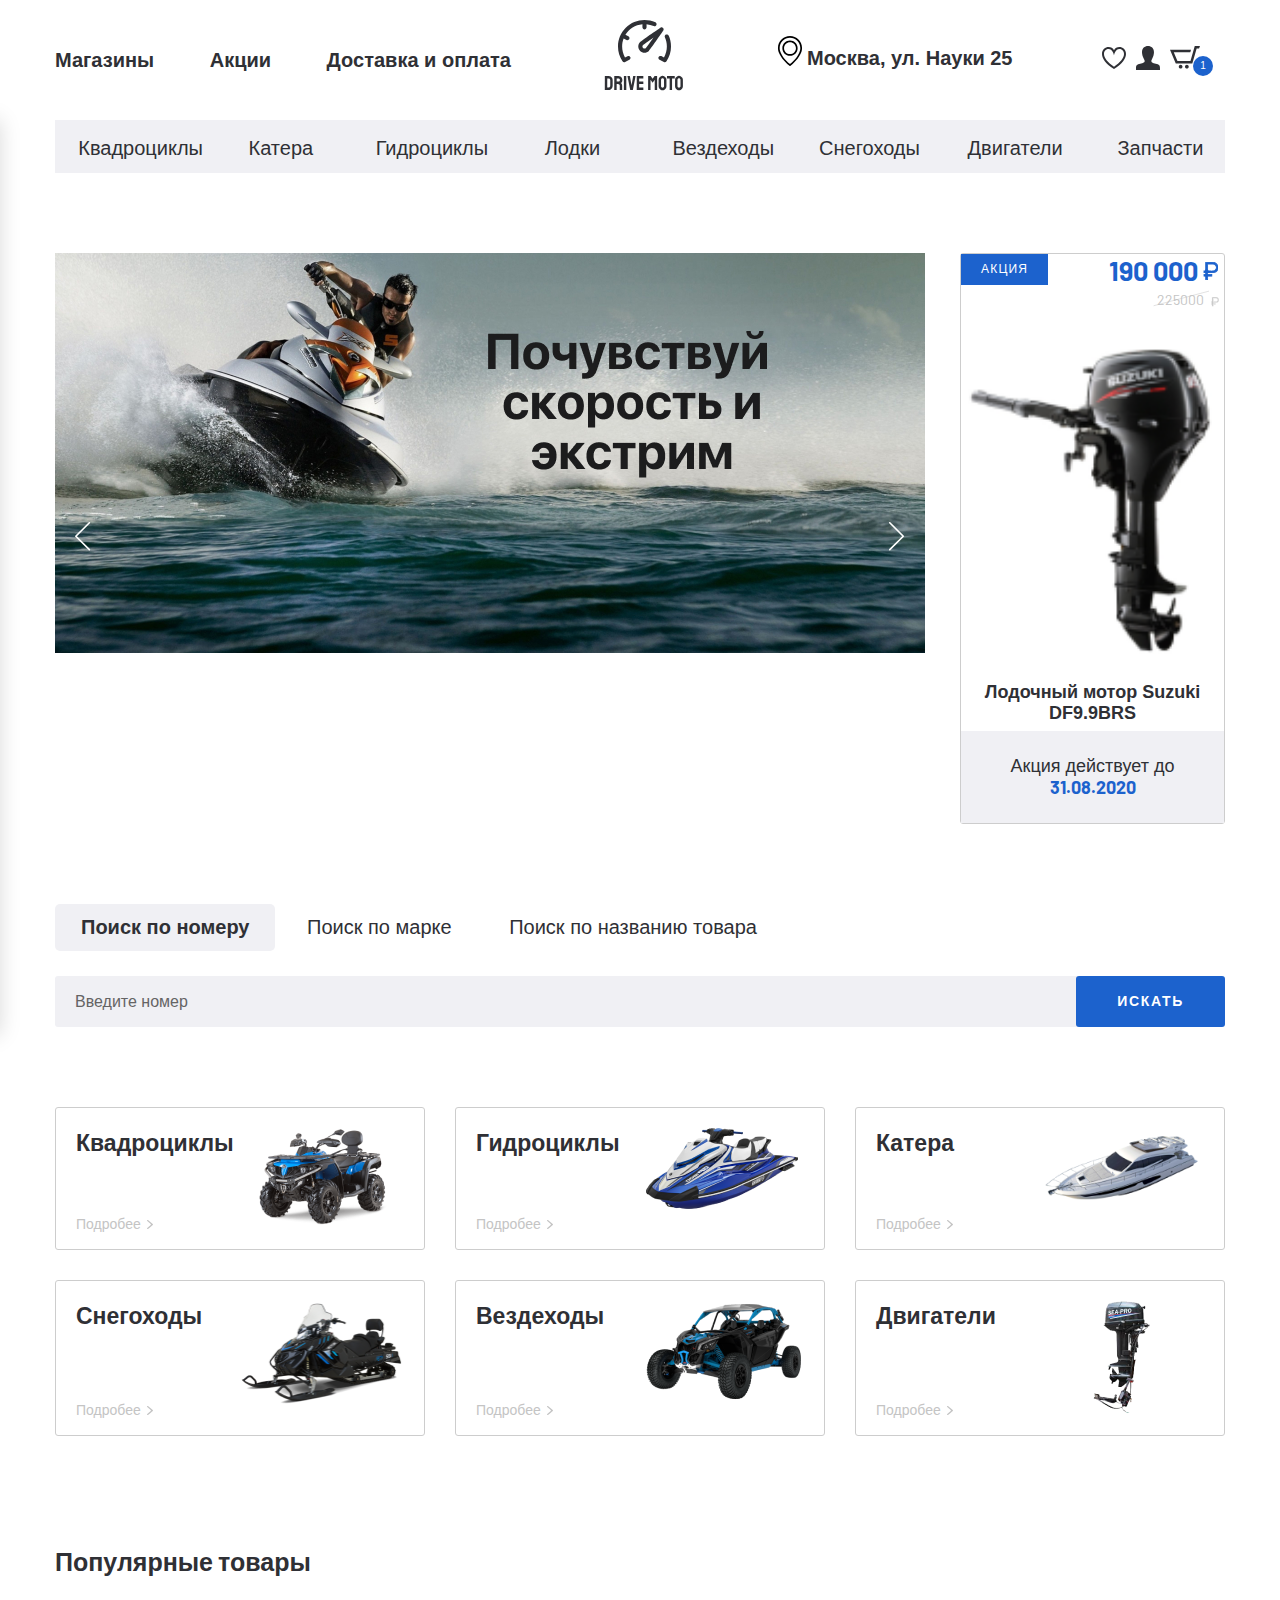
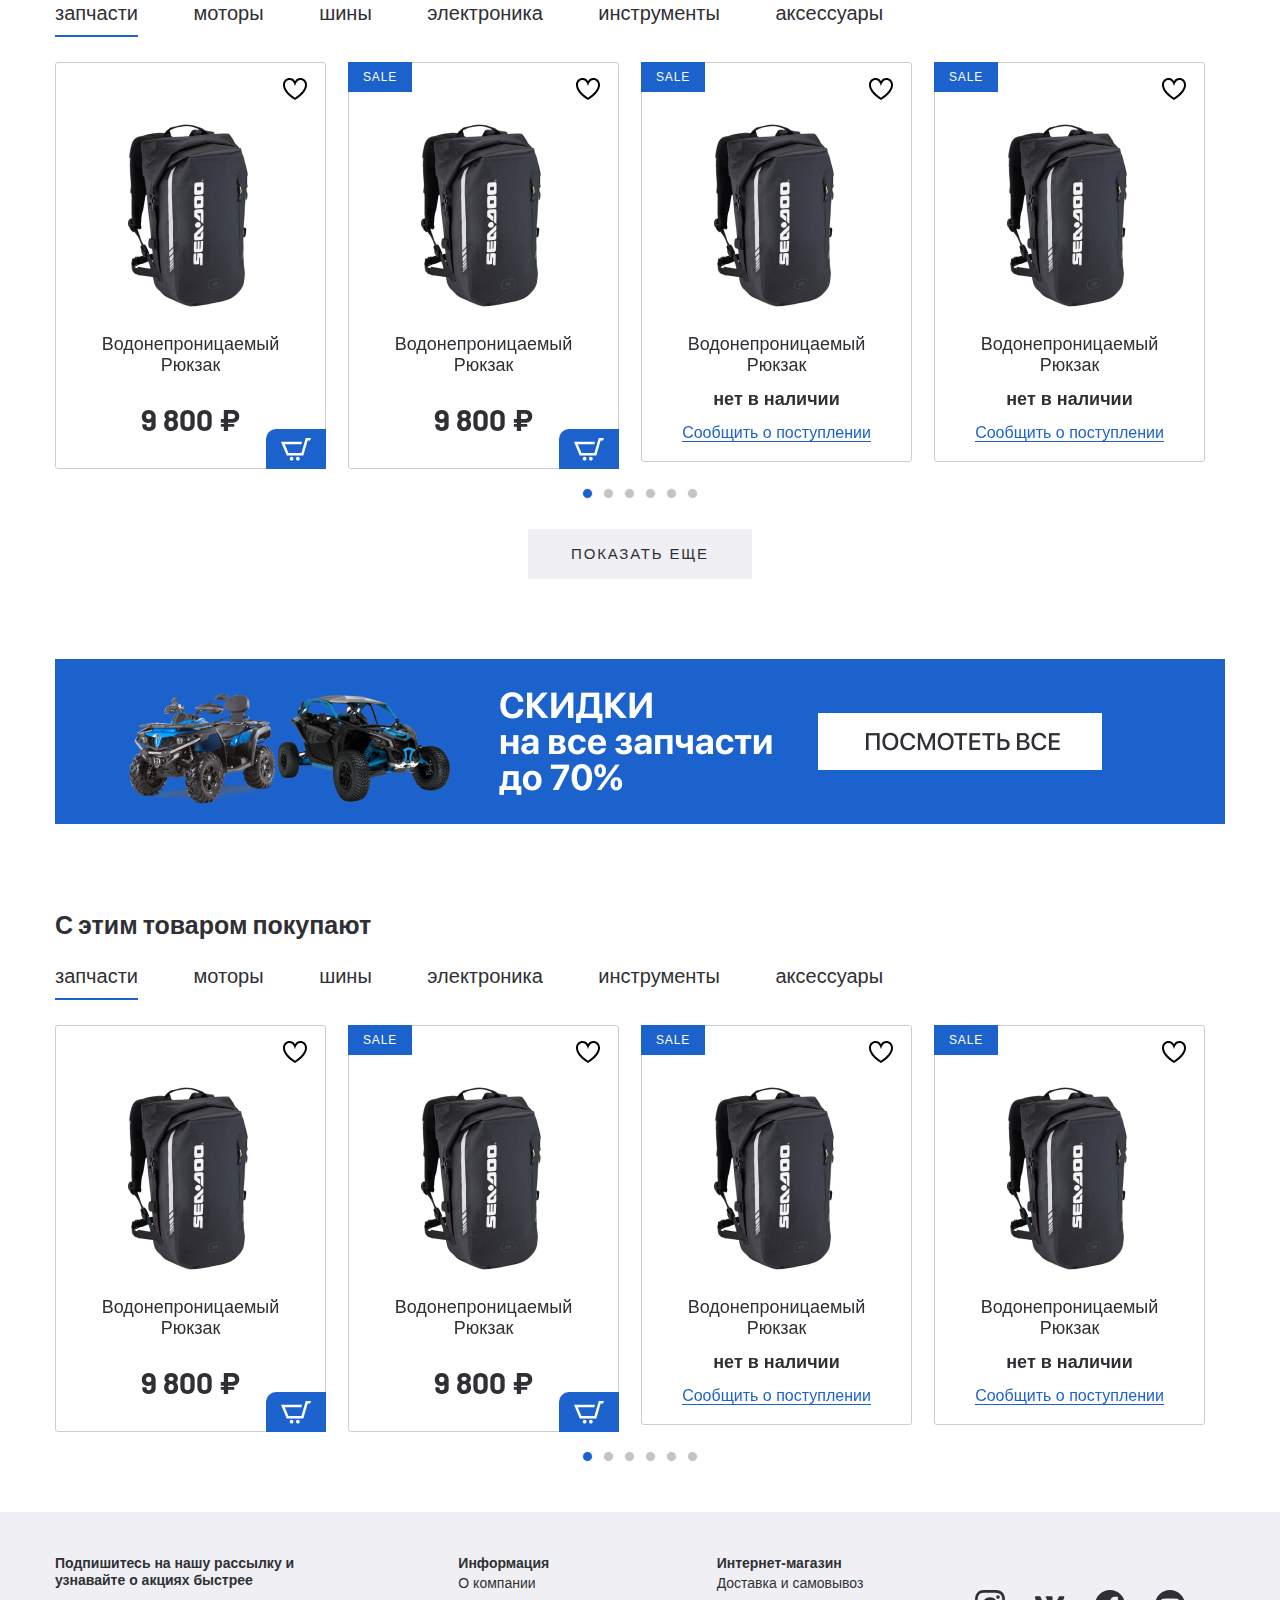
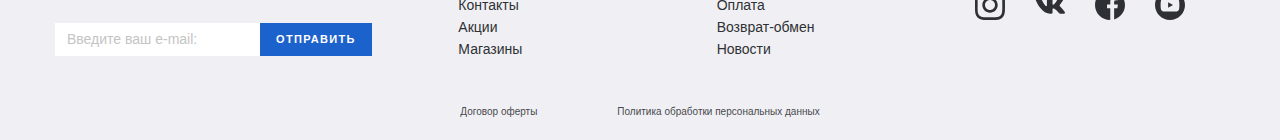
==== commit 156d874d: "version_3.4" ====
--- a/gidrotsikly/index.html
+++ b/gidrotsikly/index.html
@@ -161,6 +161,26 @@
 			</li>
 		</ul>
 
+		<div class="menu__mobile-linewrapper">
+			<ul class="menu__mobile-line">
+				<li class="menu__item">
+					<a class="menu__link" href="#">
+						Магазины	
+					</a>
+				</li>
+				<li class="menu__item">
+					<a class="menu__link" href="#">
+						Акции
+					</a>
+				</li>
+				<li class="menu__item">
+					<a class="menu__link" href="#">
+						Доставка и оплата
+					</a>
+				</li>
+			</ul>
+		</div>
+
 		<div class="header__bottom">
 			<div class="container">
 					<ul class="menu-categories">
@@ -209,1019 +229,1021 @@
 		</div>
 	</header>
 	
-	<!-- <section class="banner-section page-section"> -->
-	<!-- 	<div class="container"> -->
-	<!-- 		<div class="banner-section__inner"> -->
-	<!-- 			<div class="banner-section__slider"> -->
-	<!-- 				<a class="banner-section__slider-item" href="#"> -->
-	<!-- 					<img class="banner-section__slider-img" src="images/banner-slider.jpg" alt=""> -->
-	<!-- 				</a> -->
-	<!-- 				<a class="banner-section__slider-item" href="#"> -->
-	<!-- 					<img class="banner-section__slider-img" src="images/banner-slider.jpg" alt=""> -->
-	<!-- 				</a> -->
-	<!-- 				<a class="banner-section__slider-item" href="#"> -->
-	<!-- 					<img class="banner-section__slider-img" src="images/banner-slider.jpg" alt=""> -->
-	<!-- 				</a> -->
-	<!-- 				<a class="banner-section__slider-item" href="#"> -->
-	<!-- 					<img class="banner-section__slider-img" src="images/banner-slider.jpg" alt=""> -->
-	<!-- 				</a> -->
-	<!-- 				<a class="banner-section__slider-item" href="#"> -->
-	<!-- 					<img class="banner-section__slider-img" src="images/banner-slider.jpg" alt=""> -->
-	<!-- 				</a> -->
-	<!-- 				<a class="banner-section__slider-item" href="#"> -->
-	<!-- 					<img class="banner-section__slider-img" src="images/banner-slider.jpg" alt=""> -->
-	<!-- 				</a> -->
-	<!-- 			</div> -->
-	<!-- 			<a class="banner-section__item sale-item" href="#"> -->
-	<!-- 				<div class="sale-item-top"> -->
-	<!-- 					<p class="sale-item__info"> -->
-	<!-- 						акция -->
-	<!-- 					</p> -->
-	<!-- 					<div class="sale-item__price"> -->
-	<!-- 						<div class="price sale-item__price-new"> -->
-	<!-- 							190 000 -->
-	<!-- 						</div> -->
-	<!-- 						<div class="price sale-item__price-old"> -->
-	<!-- 							225000 -->
-	<!-- 						</div> -->
-	<!-- 					</div> -->
-	<!-- 				</div> -->
-	<!-- 				<img class="sale-item__img" src="images/content/sale-1.png" alt=""> -->
-	<!-- 				<h5 class="sale-item__title"> -->
-	<!-- 					Лодочный мотор Suzuki DF9.9BRS -->
-	<!-- 				</h5> -->
-	<!-- 				<p class="sale-item__footer"> -->
-	<!-- 					Акция действует до -->
-	<!-- 					<span>31.08.2020</span> -->
-	<!-- 				</p> -->
-	<!-- 			</a> -->		
-	<!-- 		</div> -->
-	<!-- 	</div> -->
-	<!-- </section> -->
-
-	<!-- <div class="search page-section"> -->
-	<!-- 	<div class="container"> -->
-	<!-- 		<div class="search__inner"> -->
-	<!-- 			<div class="search__tabs"> -->
-	<!-- 				<a class="tab search__tabs-item tab--active" href="#tab-1">Поиск по  номеру</a> -->
-	<!-- 				<a class="tab search__tabs-item" href="#tab-2">Поиск по марке</a> -->
-	<!-- 				<a class="tab search__tabs-item" href="#tab-3">Поиск по названию товара</a> -->
-	<!-- 			</div> -->
-	<!-- 			<div class="search__content"> -->
-	<!-- 				<div id="tab-1" class="tabs-content search__content-item tabs-content--active"> -->
-	<!-- 					<form class="search__content-form"> -->
-	<!-- 						<input class="search__content-input" type="text" placeholder="Введите номер"> -->
-	<!-- 						<button class="search__content-btn" type="submit">искать</button> -->
-	<!-- 					</form> -->
-	<!-- 				</div> -->
-	<!-- 				<div id="tab-2" class="tabs-content search__content-item"> -->
-	<!-- 					<form class="search__content-form"> -->
-	<!-- 						<input class="search__content-input" type="text" placeholder="Введите марку"> -->
-	<!-- 						<button class="search__content-btn" type="submit">искать</button> -->
-	<!-- 					</form> -->
-	<!-- 				</div> -->
-	<!-- 				<div id="tab-3" class="tabs-content search__content-item"> -->
-	<!-- 					<form class="search__content-form"> -->
-	<!-- 						<input class="search__content-input" type="text" placeholder="Введите название товара"> -->
-	<!-- 						<button class="search__content-btn" type="submit">искать</button> -->
-	<!-- 					</form> -->
-	<!-- 				</div> -->
-	<!-- 			</div> -->
-	<!-- 		</div> -->
-	<!-- 	</div> -->
-	<!-- </div> -->
-
-	<!-- <section class="categories page-section"> -->
-	<!-- 	<div class="container"> -->
-	<!-- 		<div class="categories__inner"> -->
-	<!-- 			<a class="categories__item" href="#"> -->
-	<!-- 				<div class="categories__item-info"> -->
-	<!-- 					<h4 class="categories__item-title"> -->
-	<!-- 						Квадроциклы -->
-	<!-- 					</h4> -->
-	<!-- 					<p class="categories__item-text"> -->
-	<!-- 						Подробее -->
-	<!-- 					</p> -->
-	<!-- 				</div> -->
-	<!-- 				<div class="categories__item-img"> -->
-	<!-- 					<img src="images/categories-1.png" alt=""> -->
-	<!-- 				</div> -->
-	<!-- 			</a> -->
-	<!-- 			<a class="categories__item" href="#"> -->
-	<!-- 				<div class="categories__item-info"> -->
-	<!-- 					<h4 class="categories__item-title"> -->
-	<!-- 						Гидроциклы -->
-	<!-- 					</h4> -->
-	<!-- 					<p class="categories__item-text"> -->
-	<!-- 						Подробее -->
-	<!-- 					</p> -->
-	<!-- 				</div> -->
-	<!-- 				<div class="categories__item-img"> -->
-	<!-- 					<img src="images/categories-2.png" alt=""> -->
-	<!-- 				</div> -->
-	<!-- 			</a> -->
-	<!-- 			<a class="categories__item" href="#"> -->
-	<!-- 				<div class="categories__item-info"> -->
-	<!-- 					<h4 class="categories__item-title"> -->
-	<!-- 						Катера -->
-	<!-- 					</h4> -->
-	<!-- 					<p class="categories__item-text"> -->
-	<!-- 						Подробее -->
-	<!-- 					</p> -->
-	<!-- 				</div> -->
-	<!-- 				<div class="categories__item-img"> -->
-	<!-- 					<img src="images/categories-3.png" alt=""> -->
-	<!-- 				</div> -->
-	<!-- 			</a> -->
-	<!-- 			<a class="categories__item" href="#"> -->
-	<!-- 				<div class="categories__item-info"> -->
-	<!-- 					<h4 class="categories__item-title"> -->
-	<!-- 						Снегоходы -->
-	<!-- 					</h4> -->
-	<!-- 					<p class="categories__item-text"> -->
-	<!-- 						Подробее -->
-	<!-- 					</p> -->
-	<!-- 				</div> -->
-	<!-- 				<div class="categories__item-img"> -->
-	<!-- 					<img src="images/categories-4.png" alt=""> -->
-	<!-- 				</div> -->
-	<!-- 			</a> -->
-	<!-- 			<a class="categories__item" href="#"> -->
-	<!-- 				<div class="categories__item-info"> -->
-	<!-- 					<h4 class="categories__item-title"> -->
-	<!-- 						Вездеходы -->
-	<!-- 					</h4> -->
-	<!-- 					<p class="categories__item-text"> -->
-	<!-- 						Подробее -->
-	<!-- 					</p> -->
-	<!-- 				</div> -->
-	<!-- 				<div class="categories__item-img"> -->
-	<!-- 					<img src="images/categories-5.png" alt=""> -->
-	<!-- 				</div> -->
-	<!-- 			</a> -->
-	<!-- 			<a class="categories__item" href="#"> -->
-	<!-- 				<div class="categories__item-info"> -->
-	<!-- 					<h4 class="categories__item-title"> -->
-	<!-- 						Двигатели -->
-	<!-- 					</h4> -->
-	<!-- 					<p class="categories__item-text"> -->
-	<!-- 						Подробее -->
-	<!-- 					</p> -->
-	<!-- 				</div> -->
-	<!-- 				<div class="categories__item-img"> -->
-	<!-- 					<img src="images/categories-6.png" alt=""> -->
-	<!-- 				</div> -->
-	<!-- 			</a> -->
-	<!-- 		</div> -->
-	<!-- 	</div> -->
-	<!-- </section> -->
-
-	<!-- <section class="products"> -->
-	<!-- 	<div class="container"> -->
-	<!-- 		<div class="products__inner"> -->
-	<!-- 			<h3 class="product-title"> -->
-	<!-- 				Популярные товары -->
-	<!-- 			</h3> -->
-	<!-- 			<div class="tabs-wrapper"> -->
-	<!-- 				<div class="tabs products__tabs"> -->
-	<!-- 					<a class="tab  products__tab tab--active" href="#product-tab-1"> -->
-	<!-- 						запчасти -->	
-	<!-- 					</a> -->
-	<!-- 					<a class="tab products__tab" href="#product-tab-2"> -->
-	<!-- 						моторы -->
-	<!-- 					</a> -->
-	<!-- 					<a class="tab products__tab" href="#product-tab-3"> -->
-	<!-- 						шины --> 
-	<!-- 					</a> -->
-	<!-- 					<a class="tab products__tab" href="#product-tab-4"> -->
-	<!-- 						электроника -->
-	<!-- 					</a> -->
-	<!-- 					<a class="tab products__tab" href="#product-tab-5"> -->
-	<!-- 						инструменты -->
-	<!-- 					</a> -->
-	<!-- 					<a class="tab products__tab" href="#product-tab-6"> -->
-	<!-- 						аксессуары --> 
-	<!-- 					</a> -->
-	<!-- 				</div> -->
-	<!-- 				<div class="tabs-container products__container"> -->
-	<!-- 					<div id="product-tab-1" class="tabs-content products__content tabs-content--active"> -->
-	<!-- 						<div class="product-slider"> -->
-	<!-- 							<div class="product-slider__item"> -->
-	<!-- 								<div class="product-item__wrapper"> -->
-	<!-- 										<button class="product-item__favorite"></button> -->
-	<!-- 										<button class="product-item__basket"> -->
-	<!-- 											<img src="images/basket-white.svg" alt=""> -->
-	<!-- 										</button> -->
-	<!-- 										<a class="product-item__notify-link" href="#"> -->
-	<!-- 											<span>Сообщить о поступлении</span> -->
-	<!-- 										</a> -->
-	<!-- 									<a class="product-item" href="#"> -->
-	<!-- 										<p class="product-item__hover-text"> -->
-	<!-- 											посмотреть товар -->
-	<!-- 										</p> -->
-	<!-- 										<img class="product-item__img" src="images/content/product-1.png" alt=""> -->
-	<!-- 										<h4 class="product-item-title"> -->
-	<!-- 											Водонепроницаемый -->
-	<!-- 											Рюкзак -->
-	<!-- 										</h4> -->
-	<!-- 										<p class="price product-item__price"> -->
-	<!-- 											9 800 ₽ -->
-	<!-- 										</p> -->
-	<!-- 										<p class="product-item__notify-text"> -->
-	<!-- 											нет в наличии -->
-	<!-- 										</p> -->
-	<!-- 									</a> -->
-	<!-- 								</div> -->
-	<!-- 							</div> -->
-	<!-- 							<div class="product-slider__item"> -->
-	<!-- 									<div class="product-item__wrapper"> -->
-	<!-- 											<button class="product-item__favorite"></button> -->
-	<!-- 											<button class="product-item__basket"> -->
-	<!-- 												<img src="images/basket-white.svg" alt=""> -->
-	<!-- 											</button> -->
-	<!-- 											<a class="product-item__notify-link" href="#"> -->
-	<!-- 												<span>Сообщить о поступлении</span> -->
-	<!-- 											</a> -->
-	<!-- 										<a class="product-item product-item--sale" href="#"> -->
-	<!-- 											<p class="product-item__hover-text"> -->
-	<!-- 												посмотреть товар -->
-	<!-- 											</p> -->
-	<!-- 											<img class="product-item__img" src="images/content/product-1.png" alt=""> -->
-	<!-- 											<h4 class="product-item-title"> -->
-	<!-- 												Водонепроницаемый -->
-	<!-- 												Рюкзак -->
-	<!-- 											</h4> -->
-	<!-- 											<p class="price product-item__price"> -->
-	<!-- 												9 800 ₽ -->
-	<!-- 											</p> -->
-	<!-- 											<p class="product-item__notify-text"> -->
-	<!-- 												нет в наличии -->
-	<!-- 											</p> -->
-	<!-- 										</a> -->
-	<!-- 									</div> -->
-	<!-- 							</div> -->
-	<!-- 							<div class="product-slider__item"> -->
-	<!-- 									<div class="product-item__wrapper product-item__not-available"> -->
-	<!-- 											<button class="product-item__favorite"></button> -->
-	<!-- 											<button class="product-item__basket"> -->
-	<!-- 												<img src="images/basket-white.svg" alt=""> -->
-	<!-- 											</button> -->
-	<!-- 											<a class="product-item__notify-link" href="#"> -->
-	<!-- 												<span>Сообщить о поступлении</span> -->
-	<!-- 											</a> -->
-	<!-- 										<a class="product-item product-item--sale" href="#"> -->
-	<!-- 											<p class="product-item__hover-text"> -->
-	<!-- 												посмотреть товар -->
-	<!-- 											</p> -->
-	<!-- 											<img class="product-item__img" src="images/content/product-1.png" alt=""> -->
-	<!-- 											<h4 class="product-item-title"> -->
-	<!-- 												Водонепроницаемый -->
-	<!-- 												Рюкзак -->
-	<!-- 											</h4> -->
-	<!-- 											<p class="price product-item__price"> -->
-	<!-- 												9 800 ₽ -->
-	<!-- 											</p> -->
-	<!-- 											<p class="product-item__notify-text"> -->
-	<!-- 												нет в наличии -->
-	<!-- 											</p> -->
-	<!-- 										</a> -->
-	<!-- 									</div> -->
-	<!-- 							</div> -->
-	<!-- 							<div class="product-slider__item"> -->
-	<!-- 									<div class="product-item__wrapper product-item__not-available"> -->
-	<!-- 											<button class="product-item__favorite"></button> -->
-	<!-- 											<button class="product-item__basket"> -->
-	<!-- 												<img src="images/basket-white.svg" alt=""> -->
-	<!-- 											</button> -->
-	<!-- 											<a class="product-item__notify-link" href="#"> -->
-	<!-- 												<span>Сообщить о поступлении</span> -->
-	<!-- 											</a> -->
-	<!-- 										<a class="product-item product-item--sale" href="#"> -->
-	<!-- 											<p class="product-item__hover-text"> -->
-	<!-- 												посмотреть товар -->
-	<!-- 											</p> -->
-	<!-- 											<img class="product-item__img" src="images/content/product-1.png" alt=""> -->
-	<!-- 											<h4 class="product-item-title"> -->
-	<!-- 												Водонепроницаемый -->
-	<!-- 												Рюкзак -->
-	<!-- 											</h4> -->
-	<!-- 											<p class="price product-item__price"> -->
-	<!-- 												9 800 ₽ -->
-	<!-- 											</p> -->
-	<!-- 											<p class="product-item__notify-text"> -->
-	<!-- 												нет в наличии -->
-	<!-- 											</p> -->
-	<!-- 										</a> -->
-	<!-- 									</div> -->
-	<!-- 							</div> -->
-	<!-- 							<div class="product-slider__item"> -->
-	<!-- 									<div class="product-item__wrapper"> -->
-	<!-- 											<button class="product-item__favorite"></button> -->
-	<!-- 											<button class="product-item__basket"> -->
-	<!-- 												<img src="images/basket-white.svg" alt=""> -->
-	<!-- 											</button> -->
-	<!-- 											<a class="product-item__notify-link" href="#"> -->
-	<!-- 												<span>Сообщить о поступлении</span> -->
-	<!-- 											</a> -->
-	<!-- 										<a class="product-item product-item--sale" href="#"> -->
-	<!-- 											<p class="product-item__hover-text"> -->
-	<!-- 												посмотреть товар -->
-	<!-- 											</p> -->
-	<!-- 											<img class="product-item__img" src="images/content/product-1.png" alt=""> -->
-	<!-- 											<h4 class="product-item-title"> -->
-	<!-- 												Водонепроницаемый -->
-	<!-- 												Рюкзак -->
-	<!-- 											</h4> -->
-	<!-- 											<p class="price product-item__price"> -->
-	<!-- 												9 800 ₽ -->
-	<!-- 											</p> -->
-	<!-- 											<p class="product-item__notify-text"> -->
-	<!-- 												нет в наличии -->
-	<!-- 											</p> -->
-	<!-- 										</a> -->
-	<!-- 									</div> -->
-	<!-- 							</div> -->
-	<!-- 							<div class="product-slider__item"> -->
-	<!-- 									<div class="product-item__wrapper"> -->
-	<!-- 											<button class="product-item__favorite"></button> -->
-	<!-- 											<button class="product-item__basket"> -->
-	<!-- 												<img src="images/basket-white.svg" alt=""> -->
-	<!-- 											</button> -->
-	<!-- 											<a class="product-item__notify-link" href="#"> -->
-	<!-- 												<span>Сообщить о поступлении</span> -->
-	<!-- 											</a> -->
-	<!-- 										<a class="product-item product-item--sale" href="#"> -->
-	<!-- 											<p class="product-item__hover-text"> -->
-	<!-- 												посмотреть товар -->
-	<!-- 											</p> -->
-	<!-- 											<img class="product-item__img" src="images/content/product-1.png" alt=""> -->
-	<!-- 											<h4 class="product-item-title"> -->
-	<!-- 												Водонепроницаемый -->
-	<!-- 												Рюкзак -->
-	<!-- 											</h4> -->
-	<!-- 											<p class="price product-item__price"> -->
-	<!-- 												9 800 ₽ -->
-	<!-- 											</p> -->
-	<!-- 											<p class="product-item__notify-text"> -->
-	<!-- 												нет в наличии -->
-	<!-- 											</p> -->
-	<!-- 										</a> -->
-	<!-- 									</div> -->
-	<!-- 							</div> -->
-	<!-- 						</div> -->
+	<section class="banner-section page-section">
+		<div class="container">
+			<div class="banner-section__inner">
+				<div class="banner-section__slider">
+					<a class="banner-section__slider-item" href="#">
+						<img class="banner-section__slider-img" src="images/banner-slider.jpg" alt="">
+					</a>
+					<a class="banner-section__slider-item" href="#">
+						<img class="banner-section__slider-img" src="images/banner-slider.jpg" alt="">
+					</a>
+					<a class="banner-section__slider-item" href="#">
+						<img class="banner-section__slider-img" src="images/banner-slider.jpg" alt="">
+					</a>
+					<a class="banner-section__slider-item" href="#">
+						<img class="banner-section__slider-img" src="images/banner-slider.jpg" alt="">
+					</a>
+					<a class="banner-section__slider-item" href="#">
+						<img class="banner-section__slider-img" src="images/banner-slider.jpg" alt="">
+					</a>
+					<a class="banner-section__slider-item" href="#">
+						<img class="banner-section__slider-img" src="images/banner-slider.jpg" alt="">
+					</a>
+				</div>
+				<a class="banner-section__item sale-item" href="#">
+					<div class="sale-item-top">
+						<p class="sale-item__info">
+							акция
+						</p>
+						<div class="sale-item__price">
+							<div class="price sale-item__price-new">
+								190 000
+							</div>
+							<div class="price sale-item__price-old">
+								225000
+							</div>
+						</div>
+					</div>
+					<img class="sale-item__img" src="images/content/sale-1.png" alt="">
+					<h5 class="sale-item__title">
+						Лодочный мотор Suzuki DF9.9BRS
+					</h5>
+					<p class="sale-item__footer">
+						Акция действует до
+						<span>31.08.2020</span>
+					</p>
+				</a>		
+			</div>
+		</div>
+	</section>
+
+	<div class="search page-section">
+		<div class="container">
+			<div class="search__inner">
+				<div class="search__tabs tabs-wrapper">
+					<div class="mobile-overflow">
+						<a class="tab search__tabs-item tab--active" href="#tab-1">Поиск по  номеру</a>
+						<a class="tab search__tabs-item" href="#tab-2">Поиск по марке</a>
+						<a class="tab search__tabs-item" href="#tab-3">Поиск по названию товара</a>
+					</div>
+				</div>
+				<div class="search__content">
+					<div id="tab-1" class="tabs-content search__content-item tabs-content--active">
+						<form class="search__content-form">
+							<input class="search__content-input" type="text" placeholder="Введите номер">
+							<button class="search__content-btn" type="submit">искать</button>
+						</form>
+					</div>
+					<div id="tab-2" class="tabs-content search__content-item">
+						<form class="search__content-form">
+							<input class="search__content-input" type="text" placeholder="Введите марку">
+							<button class="search__content-btn" type="submit">искать</button>
+						</form>
+					</div>
+					<div id="tab-3" class="tabs-content search__content-item">
+						<form class="search__content-form">
+							<input class="search__content-input" type="text" placeholder="Введите название товара">
+							<button class="search__content-btn" type="submit">искать</button>
+						</form>
+					</div>
+				</div>
+			</div>
+		</div>
+	</div>
+
+	<section class="categories page-section">
+		<div class="container">
+			<div class="categories__inner">
+				<a class="categories__item" href="#">
+					<div class="categories__item-info">
+						<h4 class="categories__item-title">
+							Квадроциклы
+						</h4>
+						<p class="categories__item-text">
+							Подробее
+						</p>
+					</div>
+					<div class="categories__item-img">
+						<img src="images/categories-1.png" alt="">
+					</div>
+				</a>
+				<a class="categories__item" href="#">
+					<div class="categories__item-info">
+						<h4 class="categories__item-title">
+							Гидроциклы
+						</h4>
+						<p class="categories__item-text">
+							Подробее
+						</p>
+					</div>
+					<div class="categories__item-img">
+						<img src="images/categories-2.png" alt="">
+					</div>
+				</a>
+				<a class="categories__item" href="#">
+					<div class="categories__item-info">
+						<h4 class="categories__item-title">
+							Катера
+						</h4>
+						<p class="categories__item-text">
+							Подробее
+						</p>
+					</div>
+					<div class="categories__item-img">
+						<img src="images/categories-3.png" alt="">
+					</div>
+				</a>
+				<a class="categories__item" href="#">
+					<div class="categories__item-info">
+						<h4 class="categories__item-title">
+							Снегоходы
+						</h4>
+						<p class="categories__item-text">
+							Подробее
+						</p>
+					</div>
+					<div class="categories__item-img">
+						<img src="images/categories-4.png" alt="">
+					</div>
+				</a>
+				<a class="categories__item" href="#">
+					<div class="categories__item-info">
+						<h4 class="categories__item-title">
+							Вездеходы
+						</h4>
+						<p class="categories__item-text">
+							Подробее
+						</p>
+					</div>
+					<div class="categories__item-img">
+						<img src="images/categories-5.png" alt="">
+					</div>
+				</a>
+				<a class="categories__item" href="#">
+					<div class="categories__item-info">
+						<h4 class="categories__item-title">
+							Двигатели
+						</h4>
+						<p class="categories__item-text">
+							Подробее
+						</p>
+					</div>
+					<div class="categories__item-img">
+						<img src="images/categories-6.png" alt="">
+					</div>
+				</a>
+			</div>
+		</div>
+	</section>
+
+	<section class="products">
+		<div class="container">
+			<div class="products__inner">
+				<h3 class="product-title">
+					Популярные товары
+				</h3>
+				<div class="tabs-wrapper">
+					<div class="tabs products__tabs mobile-overflow">
+						<a class="tab  products__tab tab--active" href="#product-tab-1">
+							запчасти	
+						</a>
+						<a class="tab products__tab" href="#product-tab-2">
+							моторы
+						</a>
+						<a class="tab products__tab" href="#product-tab-3">
+							шины 
+						</a>
+						<a class="tab products__tab" href="#product-tab-4">
+							электроника
+						</a>
+						<a class="tab products__tab" href="#product-tab-5">
+							инструменты
+						</a>
+						<a class="tab products__tab" href="#product-tab-6">
+							аксессуары 
+						</a>
+					</div>
+				</div>
+					<div class="tabs-container products__container">
+						<div id="product-tab-1" class="tabs-content products__content tabs-content--active">
+							<div class="product-slider">
+								<div class="product-slider__item">
+									<div class="product-item__wrapper">
+											<button class="product-item__favorite"></button>
+											<button class="product-item__basket">
+												<img src="images/basket-white.svg" alt="">
+											</button>
+											<a class="product-item__notify-link" href="#">
+												<span>Сообщить о поступлении</span>
+											</a>
+										<a class="product-item" href="#">
+											<p class="product-item__hover-text">
+												посмотреть товар
+											</p>
+											<img class="product-item__img" src="images/content/product-1.png" alt="">
+											<h4 class="product-item-title">
+												Водонепроницаемый
+												Рюкзак
+											</h4>
+											<p class="price product-item__price">
+												9 800 ₽
+											</p>
+											<p class="product-item__notify-text">
+												нет в наличии
+											</p>
+										</a>
+									</div>
+								</div>
+								<div class="product-slider__item">
+										<div class="product-item__wrapper">
+												<button class="product-item__favorite"></button>
+												<button class="product-item__basket">
+													<img src="images/basket-white.svg" alt="">
+												</button>
+												<a class="product-item__notify-link" href="#">
+													<span>Сообщить о поступлении</span>
+												</a>
+											<a class="product-item product-item--sale" href="#">
+												<p class="product-item__hover-text">
+													посмотреть товар
+												</p>
+												<img class="product-item__img" src="images/content/product-1.png" alt="">
+												<h4 class="product-item-title">
+													Водонепроницаемый
+													Рюкзак
+												</h4>
+												<p class="price product-item__price">
+													9 800 ₽
+												</p>
+												<p class="product-item__notify-text">
+													нет в наличии
+												</p>
+											</a>
+										</div>
+								</div>
+								<div class="product-slider__item">
+										<div class="product-item__wrapper product-item__not-available">
+												<button class="product-item__favorite"></button>
+												<button class="product-item__basket">
+													<img src="images/basket-white.svg" alt="">
+												</button>
+												<a class="product-item__notify-link" href="#">
+													<span>Сообщить о поступлении</span>
+												</a>
+											<a class="product-item product-item--sale" href="#">
+												<p class="product-item__hover-text">
+													посмотреть товар
+												</p>
+												<img class="product-item__img" src="images/content/product-1.png" alt="">
+												<h4 class="product-item-title">
+													Водонепроницаемый
+													Рюкзак
+												</h4>
+												<p class="price product-item__price">
+													9 800 ₽
+												</p>
+												<p class="product-item__notify-text">
+													нет в наличии
+												</p>
+											</a>
+										</div>
+								</div>
+								<div class="product-slider__item">
+										<div class="product-item__wrapper product-item__not-available">
+												<button class="product-item__favorite"></button>
+												<button class="product-item__basket">
+													<img src="images/basket-white.svg" alt="">
+												</button>
+												<a class="product-item__notify-link" href="#">
+													<span>Сообщить о поступлении</span>
+												</a>
+											<a class="product-item product-item--sale" href="#">
+												<p class="product-item__hover-text">
+													посмотреть товар
+												</p>
+												<img class="product-item__img" src="images/content/product-1.png" alt="">
+												<h4 class="product-item-title">
+													Водонепроницаемый
+													Рюкзак
+												</h4>
+												<p class="price product-item__price">
+													9 800 ₽
+												</p>
+												<p class="product-item__notify-text">
+													нет в наличии
+												</p>
+											</a>
+										</div>
+								</div>
+								<div class="product-slider__item">
+										<div class="product-item__wrapper">
+												<button class="product-item__favorite"></button>
+												<button class="product-item__basket">
+													<img src="images/basket-white.svg" alt="">
+												</button>
+												<a class="product-item__notify-link" href="#">
+													<span>Сообщить о поступлении</span>
+												</a>
+											<a class="product-item product-item--sale" href="#">
+												<p class="product-item__hover-text">
+													посмотреть товар
+												</p>
+												<img class="product-item__img" src="images/content/product-1.png" alt="">
+												<h4 class="product-item-title">
+													Водонепроницаемый
+													Рюкзак
+												</h4>
+												<p class="price product-item__price">
+													9 800 ₽
+												</p>
+												<p class="product-item__notify-text">
+													нет в наличии
+												</p>
+											</a>
+										</div>
+								</div>
+								<div class="product-slider__item">
+										<div class="product-item__wrapper">
+												<button class="product-item__favorite"></button>
+												<button class="product-item__basket">
+													<img src="images/basket-white.svg" alt="">
+												</button>
+												<a class="product-item__notify-link" href="#">
+													<span>Сообщить о поступлении</span>
+												</a>
+											<a class="product-item product-item--sale" href="#">
+												<p class="product-item__hover-text">
+													посмотреть товар
+												</p>
+												<img class="product-item__img" src="images/content/product-1.png" alt="">
+												<h4 class="product-item-title">
+													Водонепроницаемый
+													Рюкзак
+												</h4>
+												<p class="price product-item__price">
+													9 800 ₽
+												</p>
+												<p class="product-item__notify-text">
+													нет в наличии
+												</p>
+											</a>
+										</div>
+								</div>
+							</div>
 						
-	<!-- 					</div> -->
-	<!-- 					<div id="product-tab-2" class="tabs-content products__content"> -->
-	<!-- 						<div class="product-slider"> -->
-	<!-- 							<div class="product-slider__item"> -->
-	<!-- 								<div class="product-item__wrapper"> -->
-	<!-- 										<button class="product-item__favorite"></button> -->
-	<!-- 										<button class="product-item__basket"> -->
-	<!-- 											<img src="images/basket-white.svg" alt=""> -->
-	<!-- 										</button> -->
-	<!-- 										<a class="product-item__notify-link" href="#"> -->
-	<!-- 											<span>Сообщить о поступлении</span> -->
-	<!-- 										</a> -->
-	<!-- 									<a class="product-item" href="#"> -->
-	<!-- 										<p class="product-item__hover-text"> -->
-	<!-- 											посмотреть товар -->
-	<!-- 										</p> -->
-	<!-- 										<img class="product-item__img" src="images/content/product-1.png" alt=""> -->
-	<!-- 										<h4 class="product-item-title"> -->
-	<!-- 											Водонепроницаемый -->
-	<!-- 											Рюкзак -->
-	<!-- 										</h4> -->
-	<!-- 										<p class="price product-item__price"> -->
-	<!-- 											9 800 ₽ -->
-	<!-- 										</p> -->
-	<!-- 										<p class="product-item__notify-text"> -->
-	<!-- 											нет в наличии -->
-	<!-- 										</p> -->
-	<!-- 									</a> -->
-	<!-- 								</div> -->
-	<!-- 							</div> -->
-	<!-- 							<div class="product-slider__item"> -->
-	<!-- 									<div class="product-item__wrapper"> -->
-	<!-- 											<button class="product-item__favorite"></button> -->
-	<!-- 											<button class="product-item__basket"> -->
-	<!-- 												<img src="images/basket-white.svg" alt=""> -->
-	<!-- 											</button> -->
-	<!-- 											<a class="product-item__notify-link" href="#"> -->
-	<!-- 												<span>Сообщить о поступлении</span> -->
-	<!-- 											</a> -->
-	<!-- 										<a class="product-item product-item--sale" href="#"> -->
-	<!-- 											<p class="product-item__hover-text"> -->
-	<!-- 												посмотреть товар -->
-	<!-- 											</p> -->
-	<!-- 											<img class="product-item__img" src="images/content/product-1.png" alt=""> -->
-	<!-- 											<h4 class="product-item-title"> -->
-	<!-- 												Водонепроницаемый -->
-	<!-- 												Рюкзак -->
-	<!-- 											</h4> -->
-	<!-- 											<p class="price product-item__price"> -->
-	<!-- 												9 800 ₽ -->
-	<!-- 											</p> -->
-	<!-- 											<p class="product-item__notify-text"> -->
-	<!-- 												нет в наличии -->
-	<!-- 											</p> -->
-	<!-- 										</a> -->
-	<!-- 									</div> -->
-	<!-- 							</div> -->
-	<!-- 							<div class="product-slider__item"> -->
-	<!-- 									<div class="product-item__wrapper product-item__not-available"> -->
-	<!-- 											<button class="product-item__favorite"></button> -->
-	<!-- 											<button class="product-item__basket"> -->
-	<!-- 												<img src="images/basket-white.svg" alt=""> -->
-	<!-- 											</button> -->
-	<!-- 											<a class="product-item__notify-link" href="#"> -->
-	<!-- 												<span>Сообщить о поступлении</span> -->
-	<!-- 											</a> -->
-	<!-- 										<a class="product-item product-item--sale" href="#"> -->
-	<!-- 											<p class="product-item__hover-text"> -->
-	<!-- 												посмотреть товар -->
-	<!-- 											</p> -->
-	<!-- 											<img class="product-item__img" src="images/content/product-1.png" alt=""> -->
-	<!-- 											<h4 class="product-item-title"> -->
-	<!-- 												Водонепроницаемый -->
-	<!-- 												Рюкзак -->
-	<!-- 											</h4> -->
-	<!-- 											<p class="price product-item__price"> -->
-	<!-- 												9 800 ₽ -->
-	<!-- 											</p> -->
-	<!-- 											<p class="product-item__notify-text"> -->
-	<!-- 												нет в наличии -->
-	<!-- 											</p> -->
-	<!-- 										</a> -->
-	<!-- 									</div> -->
-	<!-- 							</div> -->
-	<!-- 							<div class="product-slider__item"> -->
-	<!-- 									<div class="product-item__wrapper product-item__not-available"> -->
-	<!-- 											<button class="product-item__favorite"></button> -->
-	<!-- 											<button class="product-item__basket"> -->
-	<!-- 												<img src="images/basket-white.svg" alt=""> -->
-	<!-- 											</button> -->
-	<!-- 											<a class="product-item__notify-link" href="#"> -->
-	<!-- 												<span>Сообщить о поступлении</span> -->
-	<!-- 											</a> -->
-	<!-- 										<a class="product-item product-item--sale" href="#"> -->
-	<!-- 											<p class="product-item__hover-text"> -->
-	<!-- 												посмотреть товар -->
-	<!-- 											</p> -->
-	<!-- 											<img class="product-item__img" src="images/content/product-1.png" alt=""> -->
-	<!-- 											<h4 class="product-item-title"> -->
-	<!-- 												Водонепроницаемый -->
-	<!-- 												Рюкзак -->
-	<!-- 											</h4> -->
-	<!-- 											<p class="price product-item__price"> -->
-	<!-- 												9 800 ₽ -->
-	<!-- 											</p> -->
-	<!-- 											<p class="product-item__notify-text"> -->
-	<!-- 												нет в наличии -->
-	<!-- 											</p> -->
-	<!-- 										</a> -->
-	<!-- 									</div> -->
-	<!-- 							</div> -->
-	<!-- 							<div class="product-slider__item"> -->
-	<!-- 									<div class="product-item__wrapper"> -->
-	<!-- 											<button class="product-item__favorite"></button> -->
-	<!-- 											<button class="product-item__basket"> -->
-	<!-- 												<img src="images/basket-white.svg" alt=""> -->
-	<!-- 											</button> -->
-	<!-- 											<a class="product-item__notify-link" href="#"> -->
-	<!-- 												<span>Сообщить о поступлении</span> -->
-	<!-- 											</a> -->
-	<!-- 										<a class="product-item product-item--sale" href="#"> -->
-	<!-- 											<p class="product-item__hover-text"> -->
-	<!-- 												посмотреть товар -->
-	<!-- 											</p> -->
-	<!-- 											<img class="product-item__img" src="images/content/product-1.png" alt=""> -->
-	<!-- 											<h4 class="product-item-title"> -->
-	<!-- 												Водонепроницаемый -->
-	<!-- 												Рюкзак -->
-	<!-- 											</h4> -->
-	<!-- 											<p class="price product-item__price"> -->
-	<!-- 												9 800 ₽ -->
-	<!-- 											</p> -->
-	<!-- 											<p class="product-item__notify-text"> -->
-	<!-- 												нет в наличии -->
-	<!-- 											</p> -->
-	<!-- 										</a> -->
-	<!-- 									</div> -->
-	<!-- 							</div> -->
-	<!-- 							<div class="product-slider__item"> -->
-	<!-- 									<div class="product-item__wrapper"> -->
-	<!-- 											<button class="product-item__favorite"></button> -->
-	<!-- 											<button class="product-item__basket"> -->
-	<!-- 												<img src="images/basket-white.svg" alt=""> -->
-	<!-- 											</button> -->
-	<!-- 											<a class="product-item__notify-link" href="#"> -->
-	<!-- 												<span>Сообщить о поступлении</span> -->
-	<!-- 											</a> -->
-	<!-- 										<a class="product-item product-item--sale" href="#"> -->
-	<!-- 											<p class="product-item__hover-text"> -->
-	<!-- 												посмотреть товар -->
-	<!-- 											</p> -->
-	<!-- 											<img class="product-item__img" src="images/content/product-1.png" alt=""> -->
-	<!-- 											<h4 class="product-item-title"> -->
-	<!-- 												Водонепроницаемый -->
-	<!-- 												Рюкзак -->
-	<!-- 											</h4> -->
-	<!-- 											<p class="price product-item__price"> -->
-	<!-- 												9 800 ₽ -->
-	<!-- 											</p> -->
-	<!-- 											<p class="product-item__notify-text"> -->
-	<!-- 												нет в наличии -->
-	<!-- 											</p> -->
-	<!-- 										</a> -->
-	<!-- 									</div> -->
-	<!-- 							</div> -->
-	<!-- 						</div> -->
-
-	<!-- 					</div> -->
-	<!-- 					<div id="product-tab-3"class="tabs-content products__content"> -->
-	<!-- 						Slider3 -->
-	<!-- 					</div> -->
-	<!-- 					<div id="product-tab-4"class="tabs-content products__content"> -->
-	<!-- 						Slider4 -->
-	<!-- 					</div> -->
-	<!-- 					<div id="product-tab-5"class="tabs-content products__content"> -->
-	<!-- 						Slider5 -->
-	<!-- 					</div> -->
-	<!-- 					<div id="product-tab-6"class="tabs-content products__content"> -->
-	<!-- 						Slider6 -->
-	<!-- 					</div> -->
-	<!-- 			</div> -->
-	<!-- 			<div class="product__more"> -->
-	<!-- 				<a class="product__more-link" href="#"> -->
-	<!-- 					Показать еще -->
-	<!-- 				</a> -->
-	<!-- 			</div> -->
-	<!-- 			</div> -->
-	<!-- 		</div> -->
-	<!-- 	</div> -->
-	<!-- </section> -->
+						</div>
+						<div id="product-tab-2" class="tabs-content products__content">
+							<div class="product-slider">
+								<div class="product-slider__item">
+									<div class="product-item__wrapper">
+											<button class="product-item__favorite"></button>
+											<button class="product-item__basket">
+												<img src="images/basket-white.svg" alt="">
+											</button>
+											<a class="product-item__notify-link" href="#">
+												<span>Сообщить о поступлении</span>
+											</a>
+										<a class="product-item" href="#">
+											<p class="product-item__hover-text">
+												посмотреть товар
+											</p>
+											<img class="product-item__img" src="images/content/product-1.png" alt="">
+											<h4 class="product-item-title">
+												Водонепроницаемый
+												Рюкзак
+											</h4>
+											<p class="price product-item__price">
+												9 800 ₽
+											</p>
+											<p class="product-item__notify-text">
+												нет в наличии
+											</p>
+										</a>
+									</div>
+								</div>
+								<div class="product-slider__item">
+										<div class="product-item__wrapper">
+												<button class="product-item__favorite"></button>
+												<button class="product-item__basket">
+													<img src="images/basket-white.svg" alt="">
+												</button>
+												<a class="product-item__notify-link" href="#">
+													<span>Сообщить о поступлении</span>
+												</a>
+											<a class="product-item product-item--sale" href="#">
+												<p class="product-item__hover-text">
+													посмотреть товар
+												</p>
+												<img class="product-item__img" src="images/content/product-1.png" alt="">
+												<h4 class="product-item-title">
+													Водонепроницаемый
+													Рюкзак
+												</h4>
+												<p class="price product-item__price">
+													9 800 ₽
+												</p>
+												<p class="product-item__notify-text">
+													нет в наличии
+												</p>
+											</a>
+										</div>
+								</div>
+								<div class="product-slider__item">
+										<div class="product-item__wrapper product-item__not-available">
+												<button class="product-item__favorite"></button>
+												<button class="product-item__basket">
+													<img src="images/basket-white.svg" alt="">
+												</button>
+												<a class="product-item__notify-link" href="#">
+													<span>Сообщить о поступлении</span>
+												</a>
+											<a class="product-item product-item--sale" href="#">
+												<p class="product-item__hover-text">
+													посмотреть товар
+												</p>
+												<img class="product-item__img" src="images/content/product-1.png" alt="">
+												<h4 class="product-item-title">
+													Водонепроницаемый
+													Рюкзак
+												</h4>
+												<p class="price product-item__price">
+													9 800 ₽
+												</p>
+												<p class="product-item__notify-text">
+													нет в наличии
+												</p>
+											</a>
+										</div>
+								</div>
+								<div class="product-slider__item">
+										<div class="product-item__wrapper product-item__not-available">
+												<button class="product-item__favorite"></button>
+												<button class="product-item__basket">
+													<img src="images/basket-white.svg" alt="">
+												</button>
+												<a class="product-item__notify-link" href="#">
+													<span>Сообщить о поступлении</span>
+												</a>
+											<a class="product-item product-item--sale" href="#">
+												<p class="product-item__hover-text">
+													посмотреть товар
+												</p>
+												<img class="product-item__img" src="images/content/product-1.png" alt="">
+												<h4 class="product-item-title">
+													Водонепроницаемый
+													Рюкзак
+												</h4>
+												<p class="price product-item__price">
+													9 800 ₽
+												</p>
+												<p class="product-item__notify-text">
+													нет в наличии
+												</p>
+											</a>
+										</div>
+								</div>
+								<div class="product-slider__item">
+										<div class="product-item__wrapper">
+												<button class="product-item__favorite"></button>
+												<button class="product-item__basket">
+													<img src="images/basket-white.svg" alt="">
+												</button>
+												<a class="product-item__notify-link" href="#">
+													<span>Сообщить о поступлении</span>
+												</a>
+											<a class="product-item product-item--sale" href="#">
+												<p class="product-item__hover-text">
+													посмотреть товар
+												</p>
+												<img class="product-item__img" src="images/content/product-1.png" alt="">
+												<h4 class="product-item-title">
+													Водонепроницаемый
+													Рюкзак
+												</h4>
+												<p class="price product-item__price">
+													9 800 ₽
+												</p>
+												<p class="product-item__notify-text">
+													нет в наличии
+												</p>
+											</a>
+										</div>
+								</div>
+								<div class="product-slider__item">
+										<div class="product-item__wrapper">
+												<button class="product-item__favorite"></button>
+												<button class="product-item__basket">
+													<img src="images/basket-white.svg" alt="">
+												</button>
+												<a class="product-item__notify-link" href="#">
+													<span>Сообщить о поступлении</span>
+												</a>
+											<a class="product-item product-item--sale" href="#">
+												<p class="product-item__hover-text">
+													посмотреть товар
+												</p>
+												<img class="product-item__img" src="images/content/product-1.png" alt="">
+												<h4 class="product-item-title">
+													Водонепроницаемый
+													Рюкзак
+												</h4>
+												<p class="price product-item__price">
+													9 800 ₽
+												</p>
+												<p class="product-item__notify-text">
+													нет в наличии
+												</p>
+											</a>
+										</div>
+								</div>
+							</div>
+
+						</div>
+						<div id="product-tab-3"class="tabs-content products__content">
+							Slider3
+						</div>
+						<div id="product-tab-4"class="tabs-content products__content">
+							Slider4
+						</div>
+						<div id="product-tab-5"class="tabs-content products__content">
+							Slider5
+						</div>
+						<div id="product-tab-6"class="tabs-content products__content">
+							Slider6
+						</div>
+				</div>
+				<div class="product__more">
+					<a class="product__more-link" href="#">
+						Показать еще
+					</a>
+				</div>
+			</div>
+		</div>
+	</section>
 	
-	<!-- <div class="banner"> -->
-	<!-- 	<div class="container"> -->
-	<!-- 		<a class="banner-link" href="#"> -->
-	<!-- 			<img src="images/content/banner.jpg" alt=""> -->
-	<!-- 		</a> -->
-	<!-- 	</div> -->
-	<!-- </div> -->
+	<div class="banner">
+		<div class="container">
+			<a class="banner-link" href="#">
+				<img src="images/content/banner.jpg" alt="">
+			</a>
+		</div>
+	</div>
 
 		
-	<!-- <section class="products"> -->
-	<!-- 	<div class="container"> -->
-	<!-- 		<div class="products__inner"> -->
-	<!-- 			<h3 class="product-title"> -->
-	<!-- 			С этим товаром покупают -->	
-	<!-- 			</h3> -->
-	<!-- 			<div class="tabs-wrapper"> -->
-	<!-- 				<div class="tabs products__tabs"> -->
-	<!-- 					<a class="tab  products__tab tab--active" href="#popular-tab-1"> -->
-	<!-- 						запчасти -->	
-	<!-- 					</a> -->
-	<!-- 					<a class="tab products__tab" href="#popular-tab-2"> -->
-	<!-- 						моторы -->
-	<!-- 					</a> -->
-	<!-- 					<a class="tab products__tab" href="#popular-tab-3"> -->
-	<!-- 						шины --> 
-	<!-- 					</a> -->
-	<!-- 					<a class="tab products__tab" href="#popular-tab-4"> -->
-	<!-- 						электроника -->
-	<!-- 					</a> -->
-	<!-- 					<a class="tab products__tab" href="#popular-tab-5"> -->
-	<!-- 						инструменты -->
-	<!-- 					</a> -->
-	<!-- 					<a class="tab products__tab" href="#popular-tab-6"> -->
-	<!-- 						аксессуары --> 
-	<!-- 					</a> -->
-	<!-- 				</div> -->
-	<!-- 				<div class="tabs-container products__container"> -->
-	<!-- 					<div id="popular-tab-1" class="tabs-content products__content tabs-content--active"> -->
-	<!-- 						<div class="product-slider"> -->
-	<!-- 							<div class="product-slider__item"> -->
-	<!-- 								<div class="product-item__wrapper"> -->
-	<!-- 										<button class="product-item__favorite"></button> -->
-	<!-- 										<button class="product-item__basket"> -->
-	<!-- 											<img src="images/basket-white.svg" alt=""> -->
-	<!-- 										</button> -->
-	<!-- 										<a class="product-item__notify-link" href="#"> -->
-	<!-- 											<span>Сообщить о поступлении</span> -->
-	<!-- 										</a> -->
-	<!-- 									<a class="product-item" href="#"> -->
-	<!-- 										<p class="product-item__hover-text"> -->
-	<!-- 											посмотреть товар -->
-	<!-- 										</p> -->
-	<!-- 										<img class="product-item__img" src="images/content/product-1.png" alt=""> -->
-	<!-- 										<h4 class="product-item-title"> -->
-	<!-- 											Водонепроницаемый -->
-	<!-- 											Рюкзак -->
-	<!-- 										</h4> -->
-	<!-- 										<p class="price product-item__price"> -->
-	<!-- 											9 800 ₽ -->
-	<!-- 										</p> -->
-	<!-- 										<p class="product-item__notify-text"> -->
-	<!-- 											нет в наличии -->
-	<!-- 										</p> -->
-	<!-- 									</a> -->
-	<!-- 								</div> -->
-	<!-- 							</div> -->
-	<!-- 							<div class="product-slider__item"> -->
-	<!-- 									<div class="product-item__wrapper"> -->
-	<!-- 											<button class="product-item__favorite"></button> -->
-	<!-- 											<button class="product-item__basket"> -->
-	<!-- 												<img src="images/basket-white.svg" alt=""> -->
-	<!-- 											</button> -->
-	<!-- 											<a class="product-item__notify-link" href="#"> -->
-	<!-- 												<span>Сообщить о поступлении</span> -->
-	<!-- 											</a> -->
-	<!-- 										<a class="product-item product-item--sale" href="#"> -->
-	<!-- 											<p class="product-item__hover-text"> -->
-	<!-- 												посмотреть товар -->
-	<!-- 											</p> -->
-	<!-- 											<img class="product-item__img" src="images/content/product-1.png" alt=""> -->
-	<!-- 											<h4 class="product-item-title"> -->
-	<!-- 												Водонепроницаемый -->
-	<!-- 												Рюкзак -->
-	<!-- 											</h4> -->
-	<!-- 											<p class="price product-item__price"> -->
-	<!-- 												9 800 ₽ -->
-	<!-- 											</p> -->
-	<!-- 											<p class="product-item__notify-text"> -->
-	<!-- 												нет в наличии -->
-	<!-- 											</p> -->
-	<!-- 										</a> -->
-	<!-- 									</div> -->
-	<!-- 							</div> -->
-	<!-- 							<div class="product-slider__item"> -->
-	<!-- 									<div class="product-item__wrapper product-item__not-available"> -->
-	<!-- 											<button class="product-item__favorite"></button> -->
-	<!-- 											<button class="product-item__basket"> -->
-	<!-- 												<img src="images/basket-white.svg" alt=""> -->
-	<!-- 											</button> -->
-	<!-- 											<a class="product-item__notify-link" href="#"> -->
-	<!-- 												<span>Сообщить о поступлении</span> -->
-	<!-- 											</a> -->
-	<!-- 										<a class="product-item product-item--sale" href="#"> -->
-	<!-- 											<p class="product-item__hover-text"> -->
-	<!-- 												посмотреть товар -->
-	<!-- 											</p> -->
-	<!-- 											<img class="product-item__img" src="images/content/product-1.png" alt=""> -->
-	<!-- 											<h4 class="product-item-title"> -->
-	<!-- 												Водонепроницаемый -->
-	<!-- 												Рюкзак -->
-	<!-- 											</h4> -->
-	<!-- 											<p class="price product-item__price"> -->
-	<!-- 												9 800 ₽ -->
-	<!-- 											</p> -->
-	<!-- 											<p class="product-item__notify-text"> -->
-	<!-- 												нет в наличии -->
-	<!-- 											</p> -->
-	<!-- 										</a> -->
-	<!-- 									</div> -->
-	<!-- 							</div> -->
-	<!-- 							<div class="product-slider__item"> -->
-	<!-- 									<div class="product-item__wrapper product-item__not-available"> -->
-	<!-- 											<button class="product-item__favorite"></button> -->
-	<!-- 											<button class="product-item__basket"> -->
-	<!-- 												<img src="images/basket-white.svg" alt=""> -->
-	<!-- 											</button> -->
-	<!-- 											<a class="product-item__notify-link" href="#"> -->
-	<!-- 												<span>Сообщить о поступлении</span> -->
-	<!-- 											</a> -->
-	<!-- 										<a class="product-item product-item--sale" href="#"> -->
-	<!-- 											<p class="product-item__hover-text"> -->
-	<!-- 												посмотреть товар -->
-	<!-- 											</p> -->
-	<!-- 											<img class="product-item__img" src="images/content/product-1.png" alt=""> -->
-	<!-- 											<h4 class="product-item-title"> -->
-	<!-- 												Водонепроницаемый -->
-	<!-- 												Рюкзак -->
-	<!-- 											</h4> -->
-	<!-- 											<p class="price product-item__price"> -->
-	<!-- 												9 800 ₽ -->
-	<!-- 											</p> -->
-	<!-- 											<p class="product-item__notify-text"> -->
-	<!-- 												нет в наличии -->
-	<!-- 											</p> -->
-	<!-- 										</a> -->
-	<!-- 									</div> -->
-	<!-- 							</div> -->
-	<!-- 							<div class="product-slider__item"> -->
-	<!-- 									<div class="product-item__wrapper"> -->
-	<!-- 											<button class="product-item__favorite"></button> -->
-	<!-- 											<button class="product-item__basket"> -->
-	<!-- 												<img src="images/basket-white.svg" alt=""> -->
-	<!-- 											</button> -->
-	<!-- 											<a class="product-item__notify-link" href="#"> -->
-	<!-- 												<span>Сообщить о поступлении</span> -->
-	<!-- 											</a> -->
-	<!-- 										<a class="product-item product-item--sale" href="#"> -->
-	<!-- 											<p class="product-item__hover-text"> -->
-	<!-- 												посмотреть товар -->
-	<!-- 											</p> -->
-	<!-- 											<img class="product-item__img" src="images/content/product-1.png" alt=""> -->
-	<!-- 											<h4 class="product-item-title"> -->
-	<!-- 												Водонепроницаемый -->
-	<!-- 												Рюкзак -->
-	<!-- 											</h4> -->
-	<!-- 											<p class="price product-item__price"> -->
-	<!-- 												9 800 ₽ -->
-	<!-- 											</p> -->
-	<!-- 											<p class="product-item__notify-text"> -->
-	<!-- 												нет в наличии -->
-	<!-- 											</p> -->
-	<!-- 										</a> -->
-	<!-- 									</div> -->
-	<!-- 							</div> -->
-	<!-- 							<div class="product-slider__item"> -->
-	<!-- 									<div class="product-item__wrapper"> -->
-	<!-- 											<button class="product-item__favorite"></button> -->
-	<!-- 											<button class="product-item__basket"> -->
-	<!-- 												<img src="images/basket-white.svg" alt=""> -->
-	<!-- 											</button> -->
-	<!-- 											<a class="product-item__notify-link" href="#"> -->
-	<!-- 												<span>Сообщить о поступлении</span> -->
-	<!-- 											</a> -->
-	<!-- 										<a class="product-item product-item--sale" href="#"> -->
-	<!-- 											<p class="product-item__hover-text"> -->
-	<!-- 												посмотреть товар -->
-	<!-- 											</p> -->
-	<!-- 											<img class="product-item__img" src="images/content/product-1.png" alt=""> -->
-	<!-- 											<h4 class="product-item-title"> -->
-	<!-- 												Водонепроницаемый -->
-	<!-- 												Рюкзак -->
-	<!-- 											</h4> -->
-	<!-- 											<p class="price product-item__price"> -->
-	<!-- 												9 800 ₽ -->
-	<!-- 											</p> -->
-	<!-- 											<p class="product-item__notify-text"> -->
-	<!-- 												нет в наличии -->
-	<!-- 											</p> -->
-	<!-- 										</a> -->
-	<!-- 									</div> -->
-	<!-- 							</div> -->
-	<!-- 						</div> -->
+	<section class="products">
+		<div class="container">
+			<div class="products__inner">
+				<h3 class="product-title">
+				С этим товаром покупают	
+				</h3>
+				<div class="tabs-wrapper">
+					<div class="tabs products__tabs mobile-overflow">
+						<a class="tab  products__tab tab--active" href="#popular-tab-1">
+							запчасти	
+						</a>
+						<a class="tab products__tab" href="#popular-tab-2">
+							моторы
+						</a>
+						<a class="tab products__tab" href="#popular-tab-3">
+							шины 
+						</a>
+						<a class="tab products__tab" href="#popular-tab-4">
+							электроника
+						</a>
+						<a class="tab products__tab" href="#popular-tab-5">
+							инструменты
+						</a>
+						<a class="tab products__tab" href="#popular-tab-6">
+							аксессуары 
+						</a>
+					</div>
+				</div>
+					<div class="tabs-container products__container">
+						<div id="popular-tab-1" class="tabs-content products__content tabs-content--active">
+							<div class="product-slider">
+								<div class="product-slider__item">
+									<div class="product-item__wrapper">
+											<button class="product-item__favorite"></button>
+											<button class="product-item__basket">
+												<img src="images/basket-white.svg" alt="">
+											</button>
+											<a class="product-item__notify-link" href="#">
+												<span>Сообщить о поступлении</span>
+											</a>
+										<a class="product-item" href="#">
+											<p class="product-item__hover-text">
+												посмотреть товар
+											</p>
+											<img class="product-item__img" src="images/content/product-1.png" alt="">
+											<h4 class="product-item-title">
+												Водонепроницаемый
+												Рюкзак
+											</h4>
+											<p class="price product-item__price">
+												9 800 ₽
+											</p>
+											<p class="product-item__notify-text">
+												нет в наличии
+											</p>
+										</a>
+									</div>
+								</div>
+								<div class="product-slider__item">
+										<div class="product-item__wrapper">
+												<button class="product-item__favorite"></button>
+												<button class="product-item__basket">
+													<img src="images/basket-white.svg" alt="">
+												</button>
+												<a class="product-item__notify-link" href="#">
+													<span>Сообщить о поступлении</span>
+												</a>
+											<a class="product-item product-item--sale" href="#">
+												<p class="product-item__hover-text">
+													посмотреть товар
+												</p>
+												<img class="product-item__img" src="images/content/product-1.png" alt="">
+												<h4 class="product-item-title">
+													Водонепроницаемый
+													Рюкзак
+												</h4>
+												<p class="price product-item__price">
+													9 800 ₽
+												</p>
+												<p class="product-item__notify-text">
+													нет в наличии
+												</p>
+											</a>
+										</div>
+								</div>
+								<div class="product-slider__item">
+										<div class="product-item__wrapper product-item__not-available">
+												<button class="product-item__favorite"></button>
+												<button class="product-item__basket">
+													<img src="images/basket-white.svg" alt="">
+												</button>
+												<a class="product-item__notify-link" href="#">
+													<span>Сообщить о поступлении</span>
+												</a>
+											<a class="product-item product-item--sale" href="#">
+												<p class="product-item__hover-text">
+													посмотреть товар
+												</p>
+												<img class="product-item__img" src="images/content/product-1.png" alt="">
+												<h4 class="product-item-title">
+													Водонепроницаемый
+													Рюкзак
+												</h4>
+												<p class="price product-item__price">
+													9 800 ₽
+												</p>
+												<p class="product-item__notify-text">
+													нет в наличии
+												</p>
+											</a>
+										</div>
+								</div>
+								<div class="product-slider__item">
+										<div class="product-item__wrapper product-item__not-available">
+												<button class="product-item__favorite"></button>
+												<button class="product-item__basket">
+													<img src="images/basket-white.svg" alt="">
+												</button>
+												<a class="product-item__notify-link" href="#">
+													<span>Сообщить о поступлении</span>
+												</a>
+											<a class="product-item product-item--sale" href="#">
+												<p class="product-item__hover-text">
+													посмотреть товар
+												</p>
+												<img class="product-item__img" src="images/content/product-1.png" alt="">
+												<h4 class="product-item-title">
+													Водонепроницаемый
+													Рюкзак
+												</h4>
+												<p class="price product-item__price">
+													9 800 ₽
+												</p>
+												<p class="product-item__notify-text">
+													нет в наличии
+												</p>
+											</a>
+										</div>
+								</div>
+								<div class="product-slider__item">
+										<div class="product-item__wrapper">
+												<button class="product-item__favorite"></button>
+												<button class="product-item__basket">
+													<img src="images/basket-white.svg" alt="">
+												</button>
+												<a class="product-item__notify-link" href="#">
+													<span>Сообщить о поступлении</span>
+												</a>
+											<a class="product-item product-item--sale" href="#">
+												<p class="product-item__hover-text">
+													посмотреть товар
+												</p>
+												<img class="product-item__img" src="images/content/product-1.png" alt="">
+												<h4 class="product-item-title">
+													Водонепроницаемый
+													Рюкзак
+												</h4>
+												<p class="price product-item__price">
+													9 800 ₽
+												</p>
+												<p class="product-item__notify-text">
+													нет в наличии
+												</p>
+											</a>
+										</div>
+								</div>
+								<div class="product-slider__item">
+										<div class="product-item__wrapper">
+												<button class="product-item__favorite"></button>
+												<button class="product-item__basket">
+													<img src="images/basket-white.svg" alt="">
+												</button>
+												<a class="product-item__notify-link" href="#">
+													<span>Сообщить о поступлении</span>
+												</a>
+											<a class="product-item product-item--sale" href="#">
+												<p class="product-item__hover-text">
+													посмотреть товар
+												</p>
+												<img class="product-item__img" src="images/content/product-1.png" alt="">
+												<h4 class="product-item-title">
+													Водонепроницаемый
+													Рюкзак
+												</h4>
+												<p class="price product-item__price">
+													9 800 ₽
+												</p>
+												<p class="product-item__notify-text">
+													нет в наличии
+												</p>
+											</a>
+										</div>
+								</div>
+							</div>
 						
-	<!-- 					</div> -->
-	<!-- 					<div id="popular-tab-2" class="tabs-content products__content"> -->
-	<!-- 						<div class="product-slider"> -->
-	<!-- 							<div class="product-slider__item"> -->
-	<!-- 								<div class="product-item__wrapper"> -->
-	<!-- 										<button class="product-item__favorite"></button> -->
-	<!-- 										<button class="product-item__basket"> -->
-	<!-- 											<img src="images/basket-white.svg" alt=""> -->
-	<!-- 										</button> -->
-	<!-- 										<a class="product-item__notify-link" href="#"> -->
-	<!-- 											<span>Сообщить о поступлении</span> -->
-	<!-- 										</a> -->
-	<!-- 									<a class="product-item" href="#"> -->
-	<!-- 										<p class="product-item__hover-text"> -->
-	<!-- 											посмотреть товар -->
-	<!-- 										</p> -->
-	<!-- 										<img class="product-item__img" src="images/content/product-1.png" alt=""> -->
-	<!-- 										<h4 class="product-item-title"> -->
-	<!-- 											Водонепроницаемый -->
-	<!-- 											Рюкзак -->
-	<!-- 										</h4> -->
-	<!-- 										<p class="price product-item__price"> -->
-	<!-- 											9 800 ₽ -->
-	<!-- 										</p> -->
-	<!-- 										<p class="product-item__notify-text"> -->
-	<!-- 											нет в наличии -->
-	<!-- 										</p> -->
-	<!-- 									</a> -->
-	<!-- 								</div> -->
-	<!-- 							</div> -->
-	<!-- 							<div class="product-slider__item"> -->
-	<!-- 									<div class="product-item__wrapper"> -->
-	<!-- 											<button class="product-item__favorite"></button> -->
-	<!-- 											<button class="product-item__basket"> -->
-	<!-- 												<img src="images/basket-white.svg" alt=""> -->
-	<!-- 											</button> -->
-	<!-- 											<a class="product-item__notify-link" href="#"> -->
-	<!-- 												<span>Сообщить о поступлении</span> -->
-	<!-- 											</a> -->
-	<!-- 										<a class="product-item product-item--sale" href="#"> -->
-	<!-- 											<p class="product-item__hover-text"> -->
-	<!-- 												посмотреть товар -->
-	<!-- 											</p> -->
-	<!-- 											<img class="product-item__img" src="images/content/product-1.png" alt=""> -->
-	<!-- 											<h4 class="product-item-title"> -->
-	<!-- 												Водонепроницаемый -->
-	<!-- 												Рюкзак -->
-	<!-- 											</h4> -->
-	<!-- 											<p class="price product-item__price"> -->
-	<!-- 												9 800 ₽ -->
-	<!-- 											</p> -->
-	<!-- 											<p class="product-item__notify-text"> -->
-	<!-- 												нет в наличии -->
-	<!-- 											</p> -->
-	<!-- 										</a> -->
-	<!-- 									</div> -->
-	<!-- 							</div> -->
-	<!-- 							<div class="product-slider__item"> -->
-	<!-- 									<div class="product-item__wrapper product-item__not-available"> -->
-	<!-- 											<button class="product-item__favorite"></button> -->
-	<!-- 											<button class="product-item__basket"> -->
-	<!-- 												<img src="images/basket-white.svg" alt=""> -->
-	<!-- 											</button> -->
-	<!-- 											<a class="product-item__notify-link" href="#"> -->
-	<!-- 												<span>Сообщить о поступлении</span> -->
-	<!-- 											</a> -->
-	<!-- 										<a class="product-item product-item--sale" href="#"> -->
-	<!-- 											<p class="product-item__hover-text"> -->
-	<!-- 												посмотреть товар -->
-	<!-- 											</p> -->
-	<!-- 											<img class="product-item__img" src="images/content/product-1.png" alt=""> -->
-	<!-- 											<h4 class="product-item-title"> -->
-	<!-- 												Водонепроницаемый -->
-	<!-- 												Рюкзак -->
-	<!-- 											</h4> -->
-	<!-- 											<p class="price product-item__price"> -->
-	<!-- 												9 800 ₽ -->
-	<!-- 											</p> -->
-	<!-- 											<p class="product-item__notify-text"> -->
-	<!-- 												нет в наличии -->
-	<!-- 											</p> -->
-	<!-- 										</a> -->
-	<!-- 									</div> -->
-	<!-- 							</div> -->
-	<!-- 							<div class="product-slider__item"> -->
-	<!-- 									<div class="product-item__wrapper product-item__not-available"> -->
-	<!-- 											<button class="product-item__favorite"></button> -->
-	<!-- 											<button class="product-item__basket"> -->
-	<!-- 												<img src="images/basket-white.svg" alt=""> -->
-	<!-- 											</button> -->
-	<!-- 											<a class="product-item__notify-link" href="#"> -->
-	<!-- 												<span>Сообщить о поступлении</span> -->
-	<!-- 											</a> -->
-	<!-- 										<a class="product-item product-item--sale" href="#"> -->
-	<!-- 											<p class="product-item__hover-text"> -->
-	<!-- 												посмотреть товар -->
-	<!-- 											</p> -->
-	<!-- 											<img class="product-item__img" src="images/content/product-1.png" alt=""> -->
-	<!-- 											<h4 class="product-item-title"> -->
-	<!-- 												Водонепроницаемый -->
-	<!-- 												Рюкзак -->
-	<!-- 											</h4> -->
-	<!-- 											<p class="price product-item__price"> -->
-	<!-- 												9 800 ₽ -->
-	<!-- 											</p> -->
-	<!-- 											<p class="product-item__notify-text"> -->
-	<!-- 												нет в наличии -->
-	<!-- 											</p> -->
-	<!-- 										</a> -->
-	<!-- 									</div> -->
-	<!-- 							</div> -->
-	<!-- 							<div class="product-slider__item"> -->
-	<!-- 									<div class="product-item__wrapper"> -->
-	<!-- 											<button class="product-item__favorite"></button> -->
-	<!-- 											<button class="product-item__basket"> -->
-	<!-- 												<img src="images/basket-white.svg" alt=""> -->
-	<!-- 											</button> -->
-	<!-- 											<a class="product-item__notify-link" href="#"> -->
-	<!-- 												<span>Сообщить о поступлении</span> -->
-	<!-- 											</a> -->
-	<!-- 										<a class="product-item product-item--sale" href="#"> -->
-	<!-- 											<p class="product-item__hover-text"> -->
-	<!-- 												посмотреть товар -->
-	<!-- 											</p> -->
-	<!-- 											<img class="product-item__img" src="images/content/product-1.png" alt=""> -->
-	<!-- 											<h4 class="product-item-title"> -->
-	<!-- 												Водонепроницаемый -->
-	<!-- 												Рюкзак -->
-	<!-- 											</h4> -->
-	<!-- 											<p class="price product-item__price"> -->
-	<!-- 												9 800 ₽ -->
-	<!-- 											</p> -->
-	<!-- 											<p class="product-item__notify-text"> -->
-	<!-- 												нет в наличии -->
-	<!-- 											</p> -->
-	<!-- 										</a> -->
-	<!-- 									</div> -->
-	<!-- 							</div> -->
-	<!-- 							<div class="product-slider__item"> -->
-	<!-- 									<div class="product-item__wrapper"> -->
-	<!-- 											<button class="product-item__favorite"></button> -->
-	<!-- 											<button class="product-item__basket"> -->
-	<!-- 												<img src="images/basket-white.svg" alt=""> -->
-	<!-- 											</button> -->
-	<!-- 											<a class="product-item__notify-link" href="#"> -->
-	<!-- 												<span>Сообщить о поступлении</span> -->
-	<!-- 											</a> -->
-	<!-- 										<a class="product-item product-item--sale" href="#"> -->
-	<!-- 											<p class="product-item__hover-text"> -->
-	<!-- 												посмотреть товар -->
-	<!-- 											</p> -->
-	<!-- 											<img class="product-item__img" src="images/content/product-1.png" alt=""> -->
-	<!-- 											<h4 class="product-item-title"> -->
-	<!-- 												Водонепроницаемый -->
-	<!-- 												Рюкзак -->
-	<!-- 											</h4> -->
-	<!-- 											<p class="price product-item__price"> -->
-	<!-- 												9 800 ₽ -->
-	<!-- 											</p> -->
-	<!-- 											<p class="product-item__notify-text"> -->
-	<!-- 												нет в наличии -->
-	<!-- 											</p> -->
-	<!-- 										</a> -->
-	<!-- 									</div> -->
-	<!-- 							</div> -->
-	<!-- 						</div> -->
-
-	<!-- 					</div> -->
-	<!-- 					<div id="popular-tab-3"class="tabs-content products__content"> -->
-	<!-- 						Slider3 -->
-	<!-- 					</div> -->
-	<!-- 					<div id="popular-tab-4"class="tabs-content products__content"> -->
-	<!-- 						Slider4 -->
-	<!-- 					</div> -->
-	<!-- 					<div id="popular-tab-5"class="tabs-content products__content"> -->
-	<!-- 						Slider5 -->
-	<!-- 					</div> -->
-	<!-- 					<div id="popular-tab-6"class="tabs-content products__content"> -->
-	<!-- 						Slider6 -->
-	<!-- 					</div> -->
-	<!-- 			</div> -->
-	<!-- 			</div> -->
-	<!-- 		</div> -->
-	<!-- 	</div> -->
-	<!-- </section> -->
-
-	<!-- <footer class="footer"> -->
-	<!-- 	<div class="container"> -->
-	<!-- 		<div class="footer-top"> -->
-	<!-- 			<div class="footer__top-inner"> -->
-	<!-- 				<div class="footer__top-item footer__top-newslatter"> -->
-	<!-- 					<h6 class="footer__top-title"> -->
-	<!-- 						Подпишитесь на нашу рассылку --> 
-	<!-- 						и узнавайте о акциях быстрее -->
-	<!-- 					</h6> -->
-	<!-- 					<form class="footer-form" action=""> -->
-	<!-- 						<input class="footer-form__input" type="" placeholder="Введите ваш e-mail:"> -->
-	<!-- 						<button class="footer-form__btn" type="submit">Отправить</button> -->
-	<!-- 					</form> -->
-	<!-- 				</div> -->
-	<!-- 				<div class="footer__top-item"> -->
-	<!-- 					<h6 class="footer__top-title"> -->
-	<!-- 					Информация -->
-	<!-- 					</h6> -->
-	<!-- 					<ul class="footer-list"> -->
-	<!-- 						<li class="footer-list__item"><a href="#">О компании</a></li> -->
-	<!-- 						<li class="footer-list__item"><a href="#">Контакты</a></li> -->
-	<!-- 						<li class="footer-list__item"><a href="#">Акции</a></li> -->
-	<!-- 						<li class="footer-list__item"><a href="#">Магазины</a></li> -->
-	<!-- 					</ul> -->
-	<!-- 				</div> -->
-	<!-- 				<div class="footer__top-item"> -->
-	<!-- 					<h6 class="footer__top-title"> -->
-	<!-- 						Интернет-магазин -->
-	<!-- 					</h6> -->
-	<!-- 					<ul class="footer-list"> -->
-	<!-- 						<li class="footer-list__item"><a href="#">Доставка и самовывоз</a></li> -->
-	<!-- 						<li class="footer-list__item"><a href="#">Оплата</a></li> -->
-	<!-- 						<li class="footer-list__item"><a href="#">Возврат-обмен</a></li> -->
-	<!-- 						<li class="footer-list__item"><a href="#">Новости</a></li> -->
-	<!-- 					</ul> -->
-	<!-- 				</div> -->
-	<!-- 				<div class="footer__top-item footer__top-social"> -->
-	<!-- 					<ul class="social-list"> -->
-	<!-- 						<li class="social-list__item"> -->
-	<!-- 							<a href="#"> -->
-	<!-- 								<img src="images/instagram.svg" alt=""> -->
-	<!-- 							</a> -->
-	<!-- 						</li> -->
-	<!-- 						<li class="social-list__item"> -->
-	<!-- 							<a href="#"> -->
-	<!-- 								<img src="images/vkontakte.svg" alt=""> -->
-	<!-- 							</a> -->
-	<!-- 						</li> -->
-	<!-- 						<li class="social-list__item"> -->
-	<!-- 							<a href="#"> -->
-	<!-- 								<img src="images/facebook.svg" alt=""> -->
-	<!-- 							</a> -->
-	<!-- 						</li> -->
-	<!-- 						<li class="social-list__item"> -->
-	<!-- 							<a href="#"> -->
-	<!-- 								<img src="images/youtube.svg" alt=""> -->
-	<!-- 							</a> -->
-	<!-- 						</li> -->
-	<!-- 					</ul> -->
-	<!-- 				</div> -->
-	<!-- 			</div> -->
-	<!-- 		</div> -->
-	<!-- 		<div class="footer-bottom"> -->
-	<!-- 			<a class="footer-bottom-link" href="#"> -->
-	<!-- 				Договор оферты -->
-	<!-- 			</a> -->
-	<!-- 			<a class="footer-bottom-link" href="#"> -->
-	<!-- 				Политика обработки персональных данных -->
-	<!-- 			</a> -->
-	<!-- 		</div> -->
-	<!-- 	</div> -->
-	<!-- </footer> -->
+						</div>
+						<div id="popular-tab-2" class="tabs-content products__content">
+							<div class="product-slider">
+								<div class="product-slider__item">
+									<div class="product-item__wrapper">
+											<button class="product-item__favorite"></button>
+											<button class="product-item__basket">
+												<img src="images/basket-white.svg" alt="">
+											</button>
+											<a class="product-item__notify-link" href="#">
+												<span>Сообщить о поступлении</span>
+											</a>
+										<a class="product-item" href="#">
+											<p class="product-item__hover-text">
+												посмотреть товар
+											</p>
+											<img class="product-item__img" src="images/content/product-1.png" alt="">
+											<h4 class="product-item-title">
+												Водонепроницаемый
+												Рюкзак
+											</h4>
+											<p class="price product-item__price">
+												9 800 ₽
+											</p>
+											<p class="product-item__notify-text">
+												нет в наличии
+											</p>
+										</a>
+									</div>
+								</div>
+								<div class="product-slider__item">
+										<div class="product-item__wrapper">
+												<button class="product-item__favorite"></button>
+												<button class="product-item__basket">
+													<img src="images/basket-white.svg" alt="">
+												</button>
+												<a class="product-item__notify-link" href="#">
+													<span>Сообщить о поступлении</span>
+												</a>
+											<a class="product-item product-item--sale" href="#">
+												<p class="product-item__hover-text">
+													посмотреть товар
+												</p>
+												<img class="product-item__img" src="images/content/product-1.png" alt="">
+												<h4 class="product-item-title">
+													Водонепроницаемый
+													Рюкзак
+												</h4>
+												<p class="price product-item__price">
+													9 800 ₽
+												</p>
+												<p class="product-item__notify-text">
+													нет в наличии
+												</p>
+											</a>
+										</div>
+								</div>
+								<div class="product-slider__item">
+										<div class="product-item__wrapper product-item__not-available">
+												<button class="product-item__favorite"></button>
+												<button class="product-item__basket">
+													<img src="images/basket-white.svg" alt="">
+												</button>
+												<a class="product-item__notify-link" href="#">
+													<span>Сообщить о поступлении</span>
+												</a>
+											<a class="product-item product-item--sale" href="#">
+												<p class="product-item__hover-text">
+													посмотреть товар
+												</p>
+												<img class="product-item__img" src="images/content/product-1.png" alt="">
+												<h4 class="product-item-title">
+													Водонепроницаемый
+													Рюкзак
+												</h4>
+												<p class="price product-item__price">
+													9 800 ₽
+												</p>
+												<p class="product-item__notify-text">
+													нет в наличии
+												</p>
+											</a>
+										</div>
+								</div>
+								<div class="product-slider__item">
+										<div class="product-item__wrapper product-item__not-available">
+												<button class="product-item__favorite"></button>
+												<button class="product-item__basket">
+													<img src="images/basket-white.svg" alt="">
+												</button>
+												<a class="product-item__notify-link" href="#">
+													<span>Сообщить о поступлении</span>
+												</a>
+											<a class="product-item product-item--sale" href="#">
+												<p class="product-item__hover-text">
+													посмотреть товар
+												</p>
+												<img class="product-item__img" src="images/content/product-1.png" alt="">
+												<h4 class="product-item-title">
+													Водонепроницаемый
+													Рюкзак
+												</h4>
+												<p class="price product-item__price">
+													9 800 ₽
+												</p>
+												<p class="product-item__notify-text">
+													нет в наличии
+												</p>
+											</a>
+										</div>
+								</div>
+								<div class="product-slider__item">
+										<div class="product-item__wrapper">
+												<button class="product-item__favorite"></button>
+												<button class="product-item__basket">
+													<img src="images/basket-white.svg" alt="">
+												</button>
+												<a class="product-item__notify-link" href="#">
+													<span>Сообщить о поступлении</span>
+												</a>
+											<a class="product-item product-item--sale" href="#">
+												<p class="product-item__hover-text">
+													посмотреть товар
+												</p>
+												<img class="product-item__img" src="images/content/product-1.png" alt="">
+												<h4 class="product-item-title">
+													Водонепроницаемый
+													Рюкзак
+												</h4>
+												<p class="price product-item__price">
+													9 800 ₽
+												</p>
+												<p class="product-item__notify-text">
+													нет в наличии
+												</p>
+											</a>
+										</div>
+								</div>
+								<div class="product-slider__item">
+										<div class="product-item__wrapper">
+												<button class="product-item__favorite"></button>
+												<button class="product-item__basket">
+													<img src="images/basket-white.svg" alt="">
+												</button>
+												<a class="product-item__notify-link" href="#">
+													<span>Сообщить о поступлении</span>
+												</a>
+											<a class="product-item product-item--sale" href="#">
+												<p class="product-item__hover-text">
+													посмотреть товар
+												</p>
+												<img class="product-item__img" src="images/content/product-1.png" alt="">
+												<h4 class="product-item-title">
+													Водонепроницаемый
+													Рюкзак
+												</h4>
+												<p class="price product-item__price">
+													9 800 ₽
+												</p>
+												<p class="product-item__notify-text">
+													нет в наличии
+												</p>
+											</a>
+										</div>
+								</div>
+							</div>
+
+						</div>
+						<div id="popular-tab-3"class="tabs-content products__content">
+							Slider3
+						</div>
+						<div id="popular-tab-4"class="tabs-content products__content">
+							Slider4
+						</div>
+						<div id="popular-tab-5"class="tabs-content products__content">
+							Slider5
+						</div>
+						<div id="popular-tab-6"class="tabs-content products__content">
+							Slider6
+						</div>
+				</div>
+			</div>
+		</div>
+	</section>
+
+	<footer class="footer">
+		<div class="container">
+			<div class="footer-top">
+				<div class="footer__top-inner">
+					<div class="footer__top-item footer__top-newslatter">
+						<h6 class="footer__top-title">
+							Подпишитесь на нашу рассылку 
+							и узнавайте о акциях быстрее
+						</h6>
+						<form class="footer-form" action="">
+							<input class="footer-form__input" type="" placeholder="Введите ваш e-mail:">
+							<button class="footer-form__btn" type="submit">Отправить</button>
+						</form>
+					</div>
+					<div class="footer__top-item">
+						<h6 class="footer__top-title">
+						Информация
+						</h6>
+						<ul class="footer-list">
+							<li class="footer-list__item"><a href="#">О компании</a></li>
+							<li class="footer-list__item"><a href="#">Контакты</a></li>
+							<li class="footer-list__item"><a href="#">Акции</a></li>
+							<li class="footer-list__item"><a href="#">Магазины</a></li>
+						</ul>
+					</div>
+					<div class="footer__top-item">
+						<h6 class="footer__top-title">
+							Интернет-магазин
+						</h6>
+						<ul class="footer-list">
+							<li class="footer-list__item"><a href="#">Доставка и самовывоз</a></li>
+							<li class="footer-list__item"><a href="#">Оплата</a></li>
+							<li class="footer-list__item"><a href="#">Возврат-обмен</a></li>
+							<li class="footer-list__item"><a href="#">Новости</a></li>
+						</ul>
+					</div>
+					<div class="footer__top-item footer__top-social">
+						<ul class="social-list">
+							<li class="social-list__item">
+								<a href="#">
+									<img src="images/instagram.svg" alt="">
+								</a>
+							</li>
+							<li class="social-list__item">
+								<a href="#">
+									<img src="images/vkontakte.svg" alt="">
+								</a>
+							</li>
+							<li class="social-list__item">
+								<a href="#">
+									<img src="images/facebook.svg" alt="">
+								</a>
+							</li>
+							<li class="social-list__item">
+								<a href="#">
+									<img src="images/youtube.svg" alt="">
+								</a>
+							</li>
+						</ul>
+					</div>
+				</div>
+			</div>
+			<div class="footer-bottom">
+				<a class="footer-bottom-link" href="#">
+					Договор оферты
+				</a>
+				<a class="footer-bottom-link" href="#">
+					Политика обработки персональных данных
+				</a>
+			</div>
+		</div>
+	</footer>
 
 
 
@@ -1254,5 +1276,5 @@
   <script src="js/jquery.formstyler.min.js"></script>
   <script src="js/jquery.rateyo.min.js"></script>
   <script src="js/main.js"></script>
-<!-- </body> -->
-<!-- </html> -->
+</body>
+</html>
--- a/gidrotsikly/css/style.css
+++ b/gidrotsikly/css/style.css
@@ -86,6 +86,13 @@
 	box-shadow: 0px 0px 20px rgba(0, 0, 0, 0.15);
 	transform: translateX(-100%);
 	transition: all .3s;
+	position: absolute;
+	z-index: 10;
+	background-color: #fff;
+}
+
+.menu__mobile-linewrapper {
+	display: none;
 }
 
 .menu-mobile__list--active {
@@ -249,6 +256,11 @@
 	border: 1px solid #fff;
 	border-radius: 50%;
 	background-color: transparent;
+}
+
+.slick-dots .slick-active  button {
+	background-color: #fff;
+	outline: none;
 }
 
 li.slick-active button {
@@ -1606,3 +1618,16 @@
 	border: none;
 	border-radius: 3px;
 }
+
+.product-slider .slick-dots {
+	bottom: -30px;
+}
+
+.product-slider .slick-dots button {
+	background-color: #C4C4C4;
+}
+
+.product-slider .slick-dots .slick-active button {
+	background-color: #1C62CD;
+	outline: none;
+}
--- a/gidrotsikly/css/media.css
+++ b/gidrotsikly/css/media.css
@@ -1,3 +1,31 @@
+@media (max-width: 1300px) {
+	.product__more {
+		margin-top: 60px;
+	}
+}
+
+@media (max-width: 1200px) {
+	.banner-section__slider-img {
+		min-height: 380px;
+		max-width: 600px;
+	}
+	.banner-section__inner {
+		justify-content: space-around;
+	}
+	.banner-section__slider {
+		flex-wrap: wrap;
+		max-width: 600px;
+	}
+
+	.categories__inner {
+		justify-content: space-around;
+	}
+
+	.banner-link img {
+		width: 100%;
+	}
+}
+
 @media (max-width: 1100px) {
 
 	.menu__item + .menu__item {
@@ -7,7 +35,8 @@
 	.header__adress {
 		margin-right: 20px;
 	}
-}
+
+	}
 
 @media (max-width: 968px) {
 	.header__bottom {
@@ -17,12 +46,28 @@
 	.menu__list {
 		display: none;
 	}
+	
+	.menu__mobile-linewrapper{
+		display: block;
+		font-family: 'SFProDisplay-Bold', sans-serif;
+		font-weight: bold;
+		font-size: 20px;
+		line-height: 24px;
+		background: #F0F0F4;
+		overflow-x: scroll;
+	}
+
+	.menu__mobile-line {
+		padding: 14px 0 14px 15px;
+		width: 450px;
+	}
 
 	.menu__btn {
 		display: block;
 		background-color: transparent;
 		cursor: pointer;
 		border: none;
+		padding: 0;
 	}
 
 	.menu__btn-line {
@@ -32,10 +77,95 @@
 		width: 34px;
 		margin: 8px 0;
 	}
+
+	.banner-section__inner {
+		margin-top: 25px;
+		flex-wrap: wrap;
+		justify-content: center;
+	}
+
+	.banner-section__slider-item {
+		text-align: center;
+	}
+
+	.banner-section__slider {
+		max-width: 100%;
+	}
+
+	.banner-section__slider-img {
+		max-width: 100%;
+		margin-bottom: 25px;
+	}
+
+	.mobile-overflow {
+		width: 1000px;
+	}
+
+	.tabs-wrapper {
+		overflow-x: scroll;
+	}
+}
+
+@media (max-width: 940px) {
+	.footer__top-inner {
+		flex-wrap: wrap;
+		justify-content: space-around;
+	}
+
+	.footer__top-item {
+		margin-bottom: 25px;
+	}	
 }
 
 @media (max-width: 640px) {
 	.header__adress {
 		display: none;
 	}
+
+	.banner-section__slider-img {
+		min-height: 200px;
+	}
+
+	.banner-section .container {
+		padding: 0;
+	}
+
+	.search__content-btn {
+			font-size: 0;
+			line-height: 0;
+			text-transform: uppercase;
+			padding: 17px;
+			background-image: url(../images/search.svg);
+			background-repeat: no-repeat;
+			width: 24px;
+			height: 24px;
+			background-color: transparent;
+			position: absolute;
+			right: 8px;
+			top: 13px;
+		}
+
+		.search__content-form {
+			position: relative;
+		}
+
+		.search__content-input {
+			height: 50px;
+			padding-right: 50px;
+		}	
+
+		.banner-link img {
+			min-height: 90px;
+			object-fit: contain;
+		}
+	}
+
+@media (max-width: 440px) {
+	.banner-section__slider-img {
+		min-height: 164px;
+	}
+
+	.categories__item {
+		padding: 20px 10px 16px;
+	}
 }
